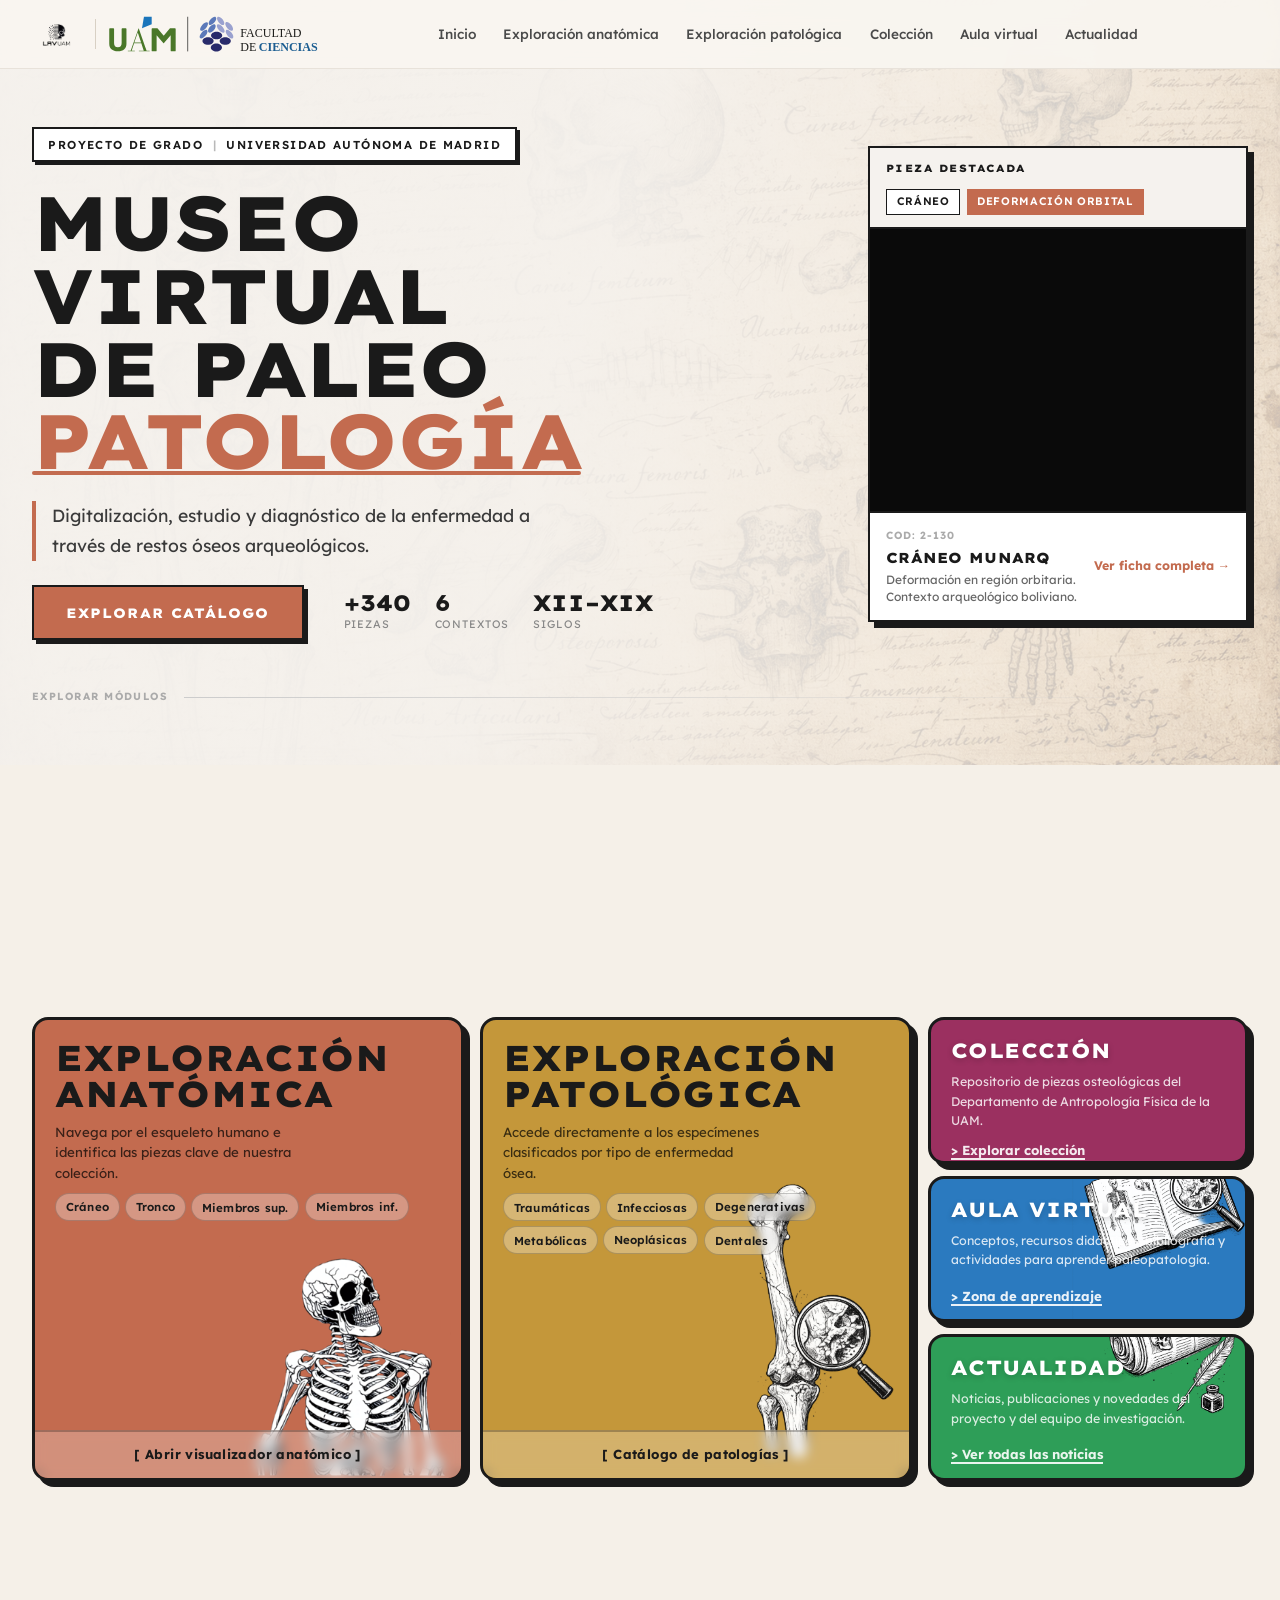
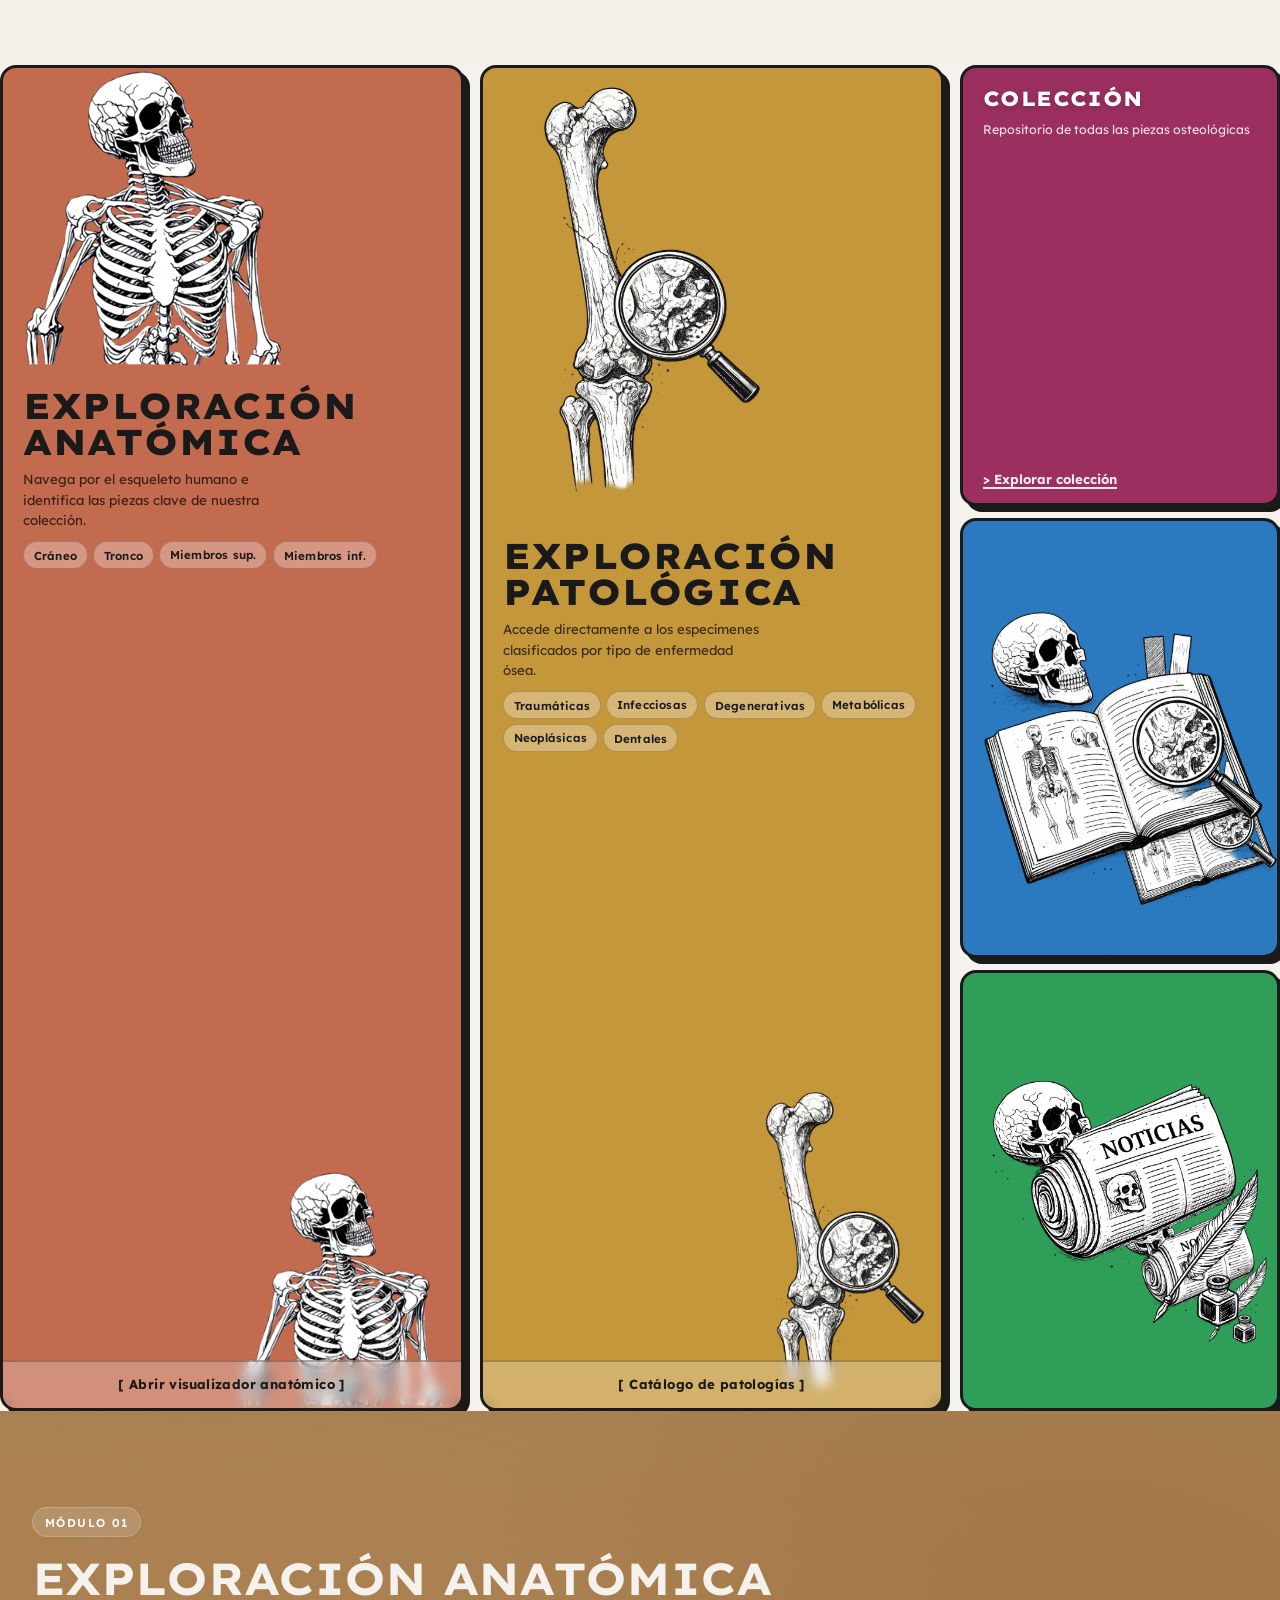
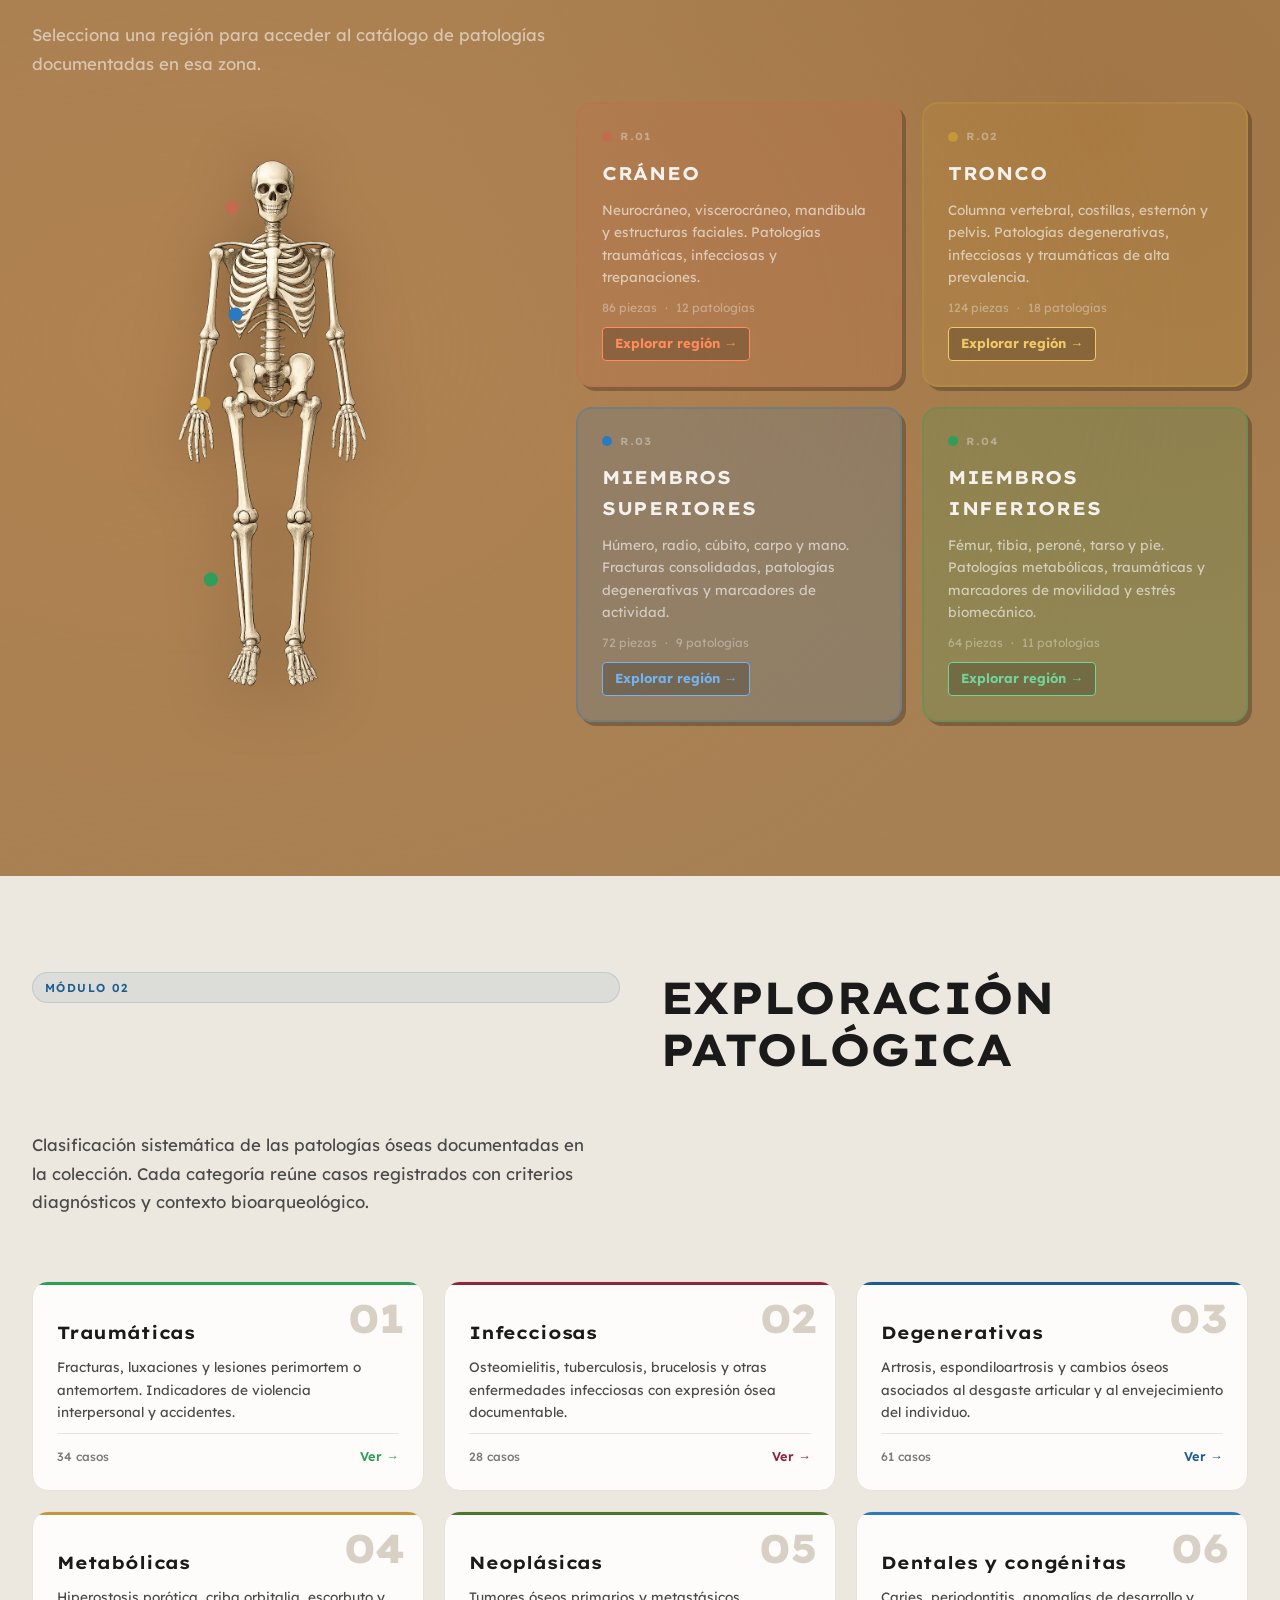
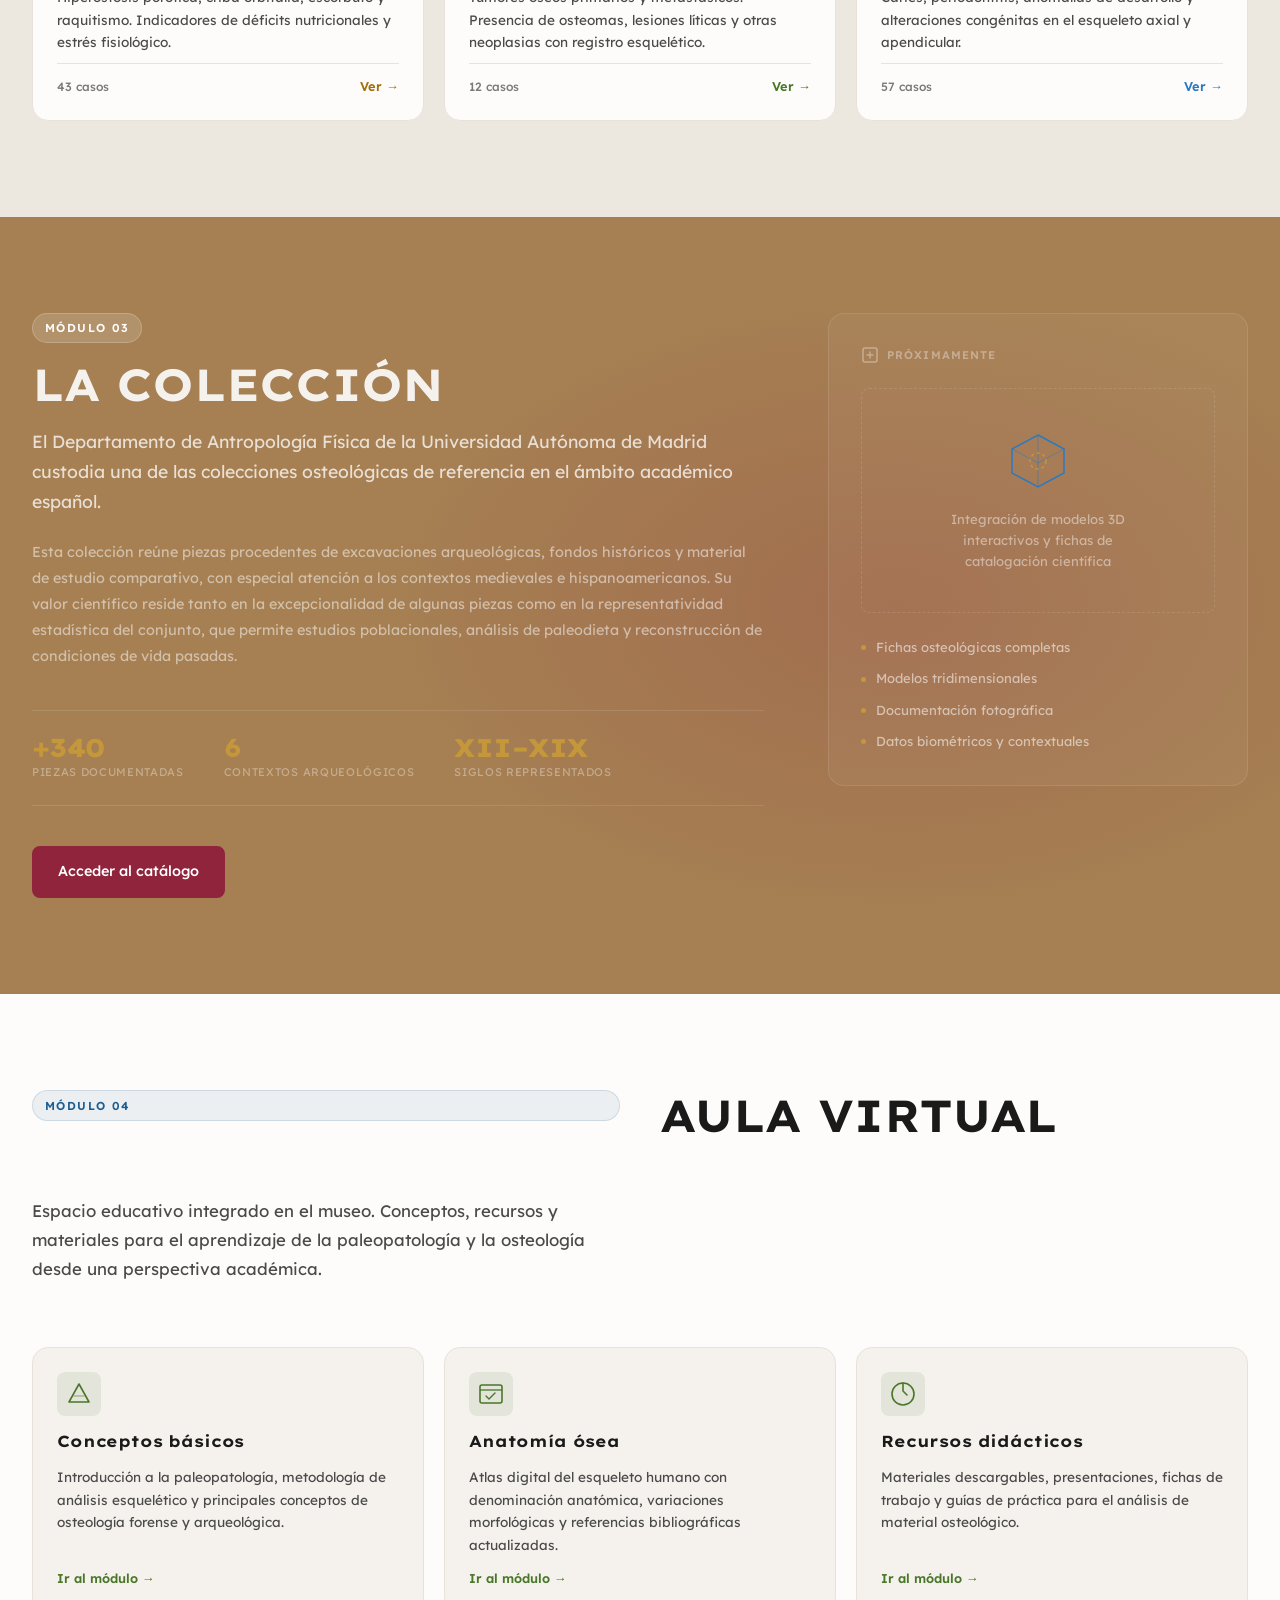
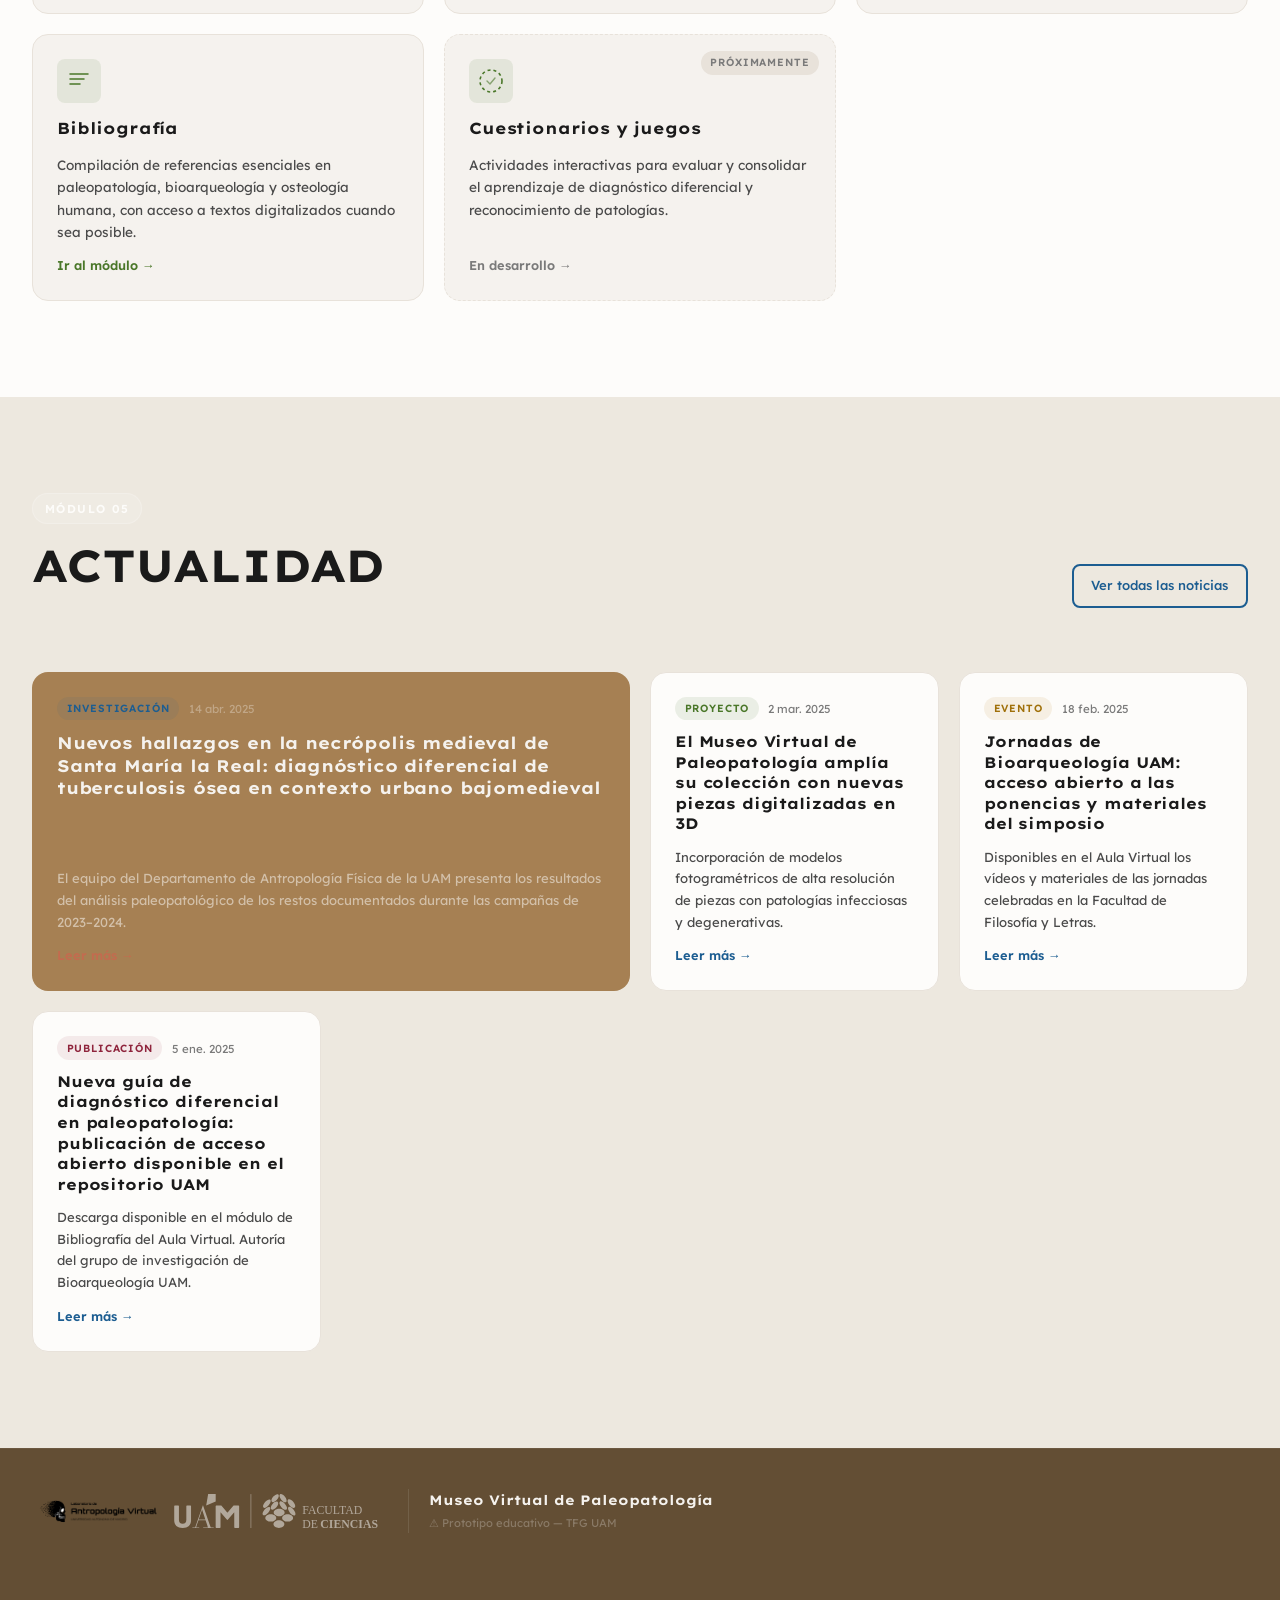
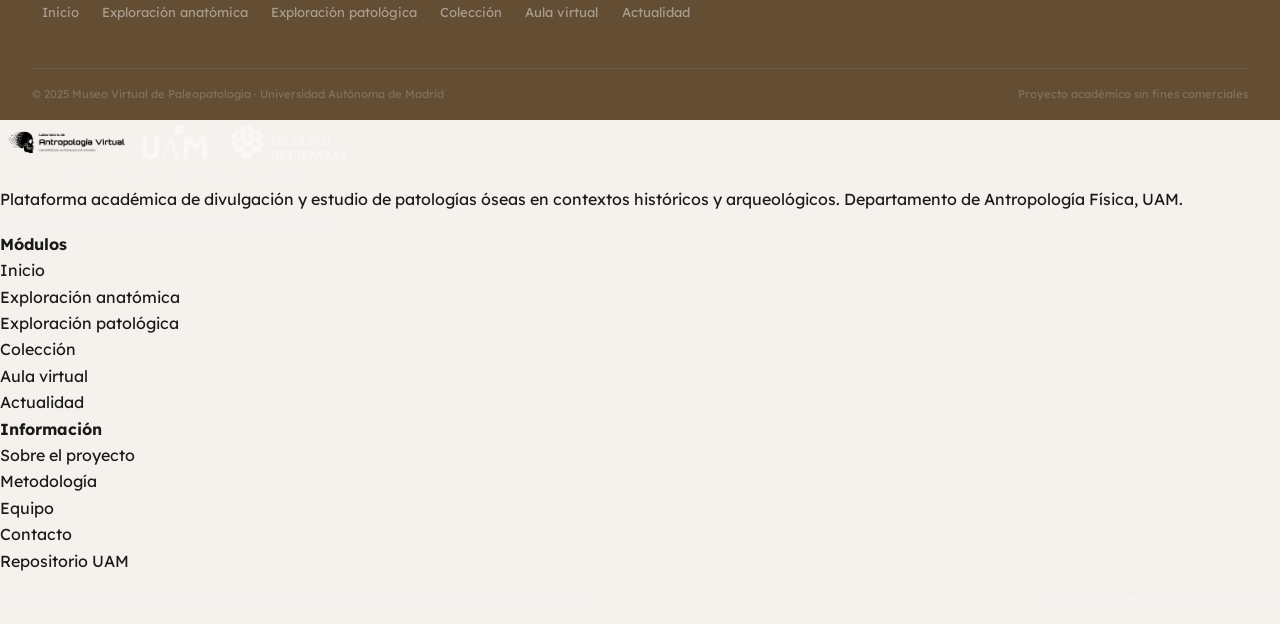
==== index.html @ 19dc7fc2 "rearreglo módulos" ====
<!DOCTYPE html>
<html lang="es">
<head>
  <meta charset="UTF-8" />
  <meta name="viewport" content="width=device-width, initial-scale=1.0" />
  <title>Museo Virtual de Paleopatología — UAM</title>
  <link rel="icon" type="image/svg+xml" href="assets/img/favicon_uamciencias.png" />
  <link rel="preconnect" href="https://fonts.googleapis.com" />
  <link rel="preconnect" href="https://fonts.gstatic.com" crossorigin />
  <link href="https://fonts.googleapis.com/css2?family=Lexend:wght@300;400;500;600&family=Lexend+Exa:wght@400;500;600;700;800&display=swap" rel="stylesheet" />
  <link rel="stylesheet" href="styles.css" />
</head>
<body>
  <div class="reading-progress" id="reading-progress"></div>

  <!-- ============================================================
       HEADER
  ============================================================ -->
  <header class="site-header" id="site-header">
  <div class="header-inner">

    <!-- Logos -->
    <div class="header-brand">
      <div class="lav-logo-wrap">
        <img src="assets/img/logo_lav_uam.png" alt="Laboratorio de Antropología Visual UAM" class="lav-logo-img" />
      </div>
      <div class="brand-divider"></div>
      <div class="uam-logo-wrap">
        <img src="assets/img/logo_uam.svg" alt="Universidad Autónoma de Madrid - Facultad de Ciencias" class="uam-logo-img" />
      </div>
    </div>

    <!-- Navegación -->
    <nav class="main-nav" id="main-nav">
      <ul class="nav-list">
        <li><a href="#inicio" class="nav-link active">Inicio</a></li>
        <li><a href="#anatomica" class="nav-link">Exploración anatómica</a></li>
        <li><a href="#patologica" class="nav-link">Exploración patológica</a></li>
        <li><a href="#coleccion" class="nav-link">Colección</a></li>
        <li><a href="#aula" class="nav-link">Aula virtual</a></li>
        <li><a href="#actualidad" class="nav-link">Actualidad</a></li>
      </ul>
    </nav>

    <!-- Botón móvil -->
    <button class="nav-toggle" id="nav-toggle" aria-label="Abrir menú">
      <span></span><span></span><span></span>
    </button>

  </div>
</header>

  <main>

    <!-- ============================================================
         HERO
    ============================================================ -->
    <!-- HERO -->
<section class="hero-principal" id="hero">
  <div class="hero-overlay"></div>
  <div class="hero-bg">
    <img src="assets/img/fondo_hero.png" alt="" class="hero-bg-img" aria-hidden="true" />
  </div>
  <div class="hero-inner">
    <div class="hero-left">
      <div class="hero-tag">
        <span>Proyecto de Grado</span>
        <span class="hero-tag-divider">|</span>
        <span>Universidad Autónoma de Madrid</span>
      </div>
      <h1 class="hero-h1">MUSEO VIRTUAL<br>DE PALEO<span class="hero-h1-accent">PATOLOGÍA</span></h1>
      <p class="hero-sub">Digitalización, estudio y diagnóstico de la enfermedad a través de restos óseos arqueológicos.</p>
      <div class="hero-actions">
        <a href="#inicio" class="hero-btn">EXPLORAR CATÁLOGO</a>
        <div class="hero-stats">
          <div class="hero-stat">
            <span class="hero-stat-num">+340</span>
            <span class="hero-stat-label">Piezas</span>
          </div>
          <div class="hero-stat">
            <span class="hero-stat-num">6</span>
            <span class="hero-stat-label">Contextos</span>
          </div>
          <div class="hero-stat">
            <span class="hero-stat-num">XII–XIX</span>
            <span class="hero-stat-label">Siglos</span>
          </div>
        </div>
      </div>
    </div>
    <div class="hero-right">
  <div class="hero-pieza">
    <div class="hero-pieza-header">
      <span class="hero-pieza-label">PIEZA DESTACADA</span>
      <div class="hero-pieza-tags">
        <span class="hero-pieza-tag">Cráneo</span>
        <span class="hero-pieza-tag hero-pieza-tag--pato">Deformación orbital</span>
      </div>
    </div>
    <div class="hero-pieza-visor">
      <iframe
        title="CRÁNEO MUNARQ COD: 2-130"
        frameborder="0"
        allowfullscreen
        mozallowfullscreen="true"
        webkitallowfullscreen="true"
        allow="autoplay; fullscreen; xr-spatial-tracking"
        xr-spatial-tracking
        execution-while-out-of-viewport
        execution-while-not-rendered
        web-share
        src="https://sketchfab.com/models/c703db8b02674039a9353a5e76982705/embed?autospin=1&autostart=1&transparent=1">
      </iframe>
    </div>
    <div class="hero-pieza-footer">
      <div class="hero-pieza-info">
        <span class="hero-pieza-cod">COD: 2-130</span>
        <span class="hero-pieza-nombre">Cráneo MUNARQ</span>
        <span class="hero-pieza-desc">Deformación en región orbitaria. Contexto arqueológico boliviano.</span>
      </div>
      <a href="#coleccion" class="hero-pieza-link">Ver ficha completa →</a>
    </div>
  </div>
</div>
  </div>
  <div class="hero-scroll-hint">
    <span>EXPLORAR MÓDULOS</span>
    <div class="hero-scroll-line"></div>
  </div>
</section>
<section class="hero-modulos" id="inicio">
  <div class="hero-modulos-inner">

    <!-- COLUMNA 1: Exploración anatómica -->
    <article class="hmod-card hmod-card--anatomica">
      <div class="hmod-body">
        <h2 class="hmod-title">Exploración<br>anatómica</h2>
        <p class="hmod-sub">Navega por el esqueleto humano e identifica las piezas clave de nuestra colección.</p>
        <div class="hmod-tags">
          <a href="region.html?region=craneo" class="hmod-tag">Cráneo</a>
          <a href="region.html?region=tronco" class="hmod-tag">Tronco</a>
          <a href="region.html?region=superiores" class="hmod-tag">Miembros sup.</a>
          <a href="region.html?region=inferiores" class="hmod-tag">Miembros inf.</a>
        </div>
      </div>
      <a href="#anatomica" class="hmod-btn">[ Abrir visualizador anatómico ]</a>
    </article>

    <!-- COLUMNA 2: Exploración patológica -->
    <article class="hmod-card hmod-card--patologica">
      <div class="hmod-body">
        <h2 class="hmod-title">Exploración<br>patológica</h2>
        <p class="hmod-sub">Accede directamente a los especímenes clasificados por tipo de enfermedad ósea.</p>
        <div class="hmod-tags">
          <a href="#patologica" class="hmod-tag">Traumáticas</a>
          <a href="#patologica" class="hmod-tag">Infecciosas</a>
          <a href="#patologica" class="hmod-tag">Degenerativas</a>
          <a href="#patologica" class="hmod-tag">Metabólicas</a>
          <a href="#patologica" class="hmod-tag">Neoplásicas</a>
          <a href="#patologica" class="hmod-tag">Dentales</a>
        </div>
      </div>
      <a href="#patologica" class="hmod-btn">[ Catálogo de patologías ]</a>
    </article>

    <!-- COLUMNA 3: tres tarjetas apiladas -->
    <div class="hmod-col-small">

      <article class="hmod-card hmod-card--coleccion">
        <div class="hmod-body">
          <h2 class="hmod-title-sm">Colección</h2>
          <p class="hmod-sub-sm">Repositorio de piezas osteológicas del Departamento de Antropología Física de la UAM.</p>
          <a href="coleccion.html" class="hmod-link-sm">&gt; Explorar colección</a>
        </div>
      </article>

      <article class="hmod-card hmod-card--aula">
        <div class="hmod-body">
          <h2 class="hmod-title-sm">Aula virtual</h2>
          <p class="hmod-sub-sm">Conceptos, recursos didácticos, bibliografía y actividades para aprender paleopatología.</p>
          <a href="#aula" class="hmod-link-sm">&gt; Zona de aprendizaje</a>
        </div>
      </article>

      <article class="hmod-card hmod-card--actualidad">
        <div class="hmod-body">
          <h2 class="hmod-title-sm">Actualidad</h2>
          <p class="hmod-sub-sm">Noticias, publicaciones y novedades del proyecto y del equipo de investigación.</p>
          <a href="#actualidad" class="hmod-link-sm">&gt; Ver todas las noticias</a>
        </div>
      </article>

    </div>

  </div>
</section>
  <div class="hero-modulos-inner">

    <!-- COLUMNA 1: Exploración anatómica -->
    <article class="hmod-card hmod-card--anatomica">
      <div class="hmod-img-wrap">
        <img src="assets/img/exploración_anatómica.png" alt="Exploración anatómica" class="hmod-img" />
      </div>
      <div class="hmod-body">
        <a href="#anatomica" class="hmod-title-link">
          <h2 class="hmod-title">Exploración<br>anatómica</h2>
        </a>
        <p class="hmod-sub">Navega por el esqueleto humano e identifica las piezas clave de nuestra colección.</p>
        <div class="hmod-tags">
          <a href="#anatomica" class="hmod-tag">Cráneo</a>
          <a href="#anatomica" class="hmod-tag">Tronco</a>
          <a href="#anatomica" class="hmod-tag">Miembros sup.</a>
          <a href="#anatomica" class="hmod-tag">Miembros inf.</a>
        </div>
      </div>
      <a href="#anatomica" class="hmod-btn">[ Abrir visualizador anatómico ]</a>
    </article>

    <!-- COLUMNA 2: Exploración patológica -->
    <article class="hmod-card hmod-card--patologica">
      <div class="hmod-img-wrap">
        <img src="assets/img/exploración_patológica.png" alt="Exploración patológica" class="hmod-img" />
      </div>
      <div class="hmod-body">
        <a href="#patologica" class="hmod-title-link">
          <h2 class="hmod-title">Exploración<br>patológica</h2>
        </a>
        <p class="hmod-sub">Accede directamente a los especímenes clasificados por tipo de enfermedad ósea.</p>
        <div class="hmod-tags">
          <a href="#patologica" class="hmod-tag">Traumáticas</a>
          <a href="#patologica" class="hmod-tag">Infecciosas</a>
          <a href="#patologica" class="hmod-tag">Degenerativas</a>
          <a href="#patologica" class="hmod-tag">Metabólicas</a>
          <a href="#patologica" class="hmod-tag">Neoplásicas</a>
          <a href="#patologica" class="hmod-tag">Dentales</a>
        </div>
      </div>
      <a href="#patologica" class="hmod-btn">[ Catálogo de patologías ]</a>
    </article>

    <!-- COLUMNA 3: tres tarjetas apiladas -->
    <div class="hmod-col-small">

      <article class="hmod-card hmod-card--coleccion">
        <div class="hmod-body">
          <h2 class="hmod-title-sm">COLECCIÓN</h2>
          <p class="hmod-sub-sm">Repositorio de todas las piezas osteológicas</p>
          <a href="coleccion.html" class="hmod-link-sm">&gt; Explorar colección</a>
        </div>
      </article>

      <article class="hmod-card hmod-card--aula">
        <div class="hmod-img-wrap hmod-img-wrap--sm">
          <img src="assets/img/aula_virtual.png" alt="Aula virtual" class="hmod-img" />
        </div>
        <div class="hmod-body">
          <a href="#aula" class="hmod-title-link">
            <h2 class="hmod-title-sm">Aula virtual</h2>
          </a>
          <p class="hmod-sub-sm">Conceptos, recursos didácticos, bibliografía y actividades para aprender paleopatología.</p>
          <a href="#aula" class="hmod-link-sm">&gt; Zona de aprendizaje</a>
        </div>
      </article>

      <article class="hmod-card hmod-card--actualidad">
        <div class="hmod-img-wrap hmod-img-wrap--sm">
          <img src="assets/img/actualidad.png" alt="Actualidad" class="hmod-img" />
        </div>
        <div class="hmod-body">
          <a href="#actualidad" class="hmod-title-link">
            <h2 class="hmod-title-sm">Actualidad</h2>
          </a>
          <p class="hmod-sub-sm">Noticias, publicaciones y novedades del proyecto y del equipo de investigación.</p>
          <a href="#actualidad" class="hmod-link-sm">&gt; Ver todas las noticias</a>
        </div>
      </article>

    </div>

  </div>
</section>

    <!-- ============================================================
         EXPLORACIÓN ANATÓMICA
    ============================================================ -->
    <section class="anatomica-section" id="anatomica">
      <div class="anatomica-inner">

        <div class="anatomica-header">
          <span class="section-tag section-tag--light">Módulo 01</span>
          <h2 class="section-title">EXPLORACIÓN ANATÓMICA</h2>
          <p class="section-desc">Selecciona una región para acceder al catálogo de patologías documentadas en esa zona.</p>
        </div>

        <div class="anatomica-layout">

          <!-- Skeleton interactive figure -->
          <div class="anatomica-figure">
  <div class="anatomica-skeleton-wrap">
    <div class="skeleton-hotspot-container">
      <img src="assets/img/esqueleto_hotspots.png" alt="Esqueleto humano con regiones anatómicas" class="skeleton-real-img" />

      <!-- Hotspot Cráneo -->
      <a href="region.html?region=craneo" class="sk-hotspot" style="top: 13%; left: 50%;" data-region="cranio" aria-label="Cráneo">
        <span class="sk-hotspot-dot sk-hotspot-dot--yellow"></span>
        <span class="sk-hotspot-label sk-hotspot-label--right">Cráneo</span>
      </a>

      <!-- Hotspot Tronco -->
      <a href="region.html?region=tronco" class="sk-hotspot" style="top: 30%; left: 51%;" data-region="tronco" aria-label="Tronco">
        <span class="sk-hotspot-dot sk-hotspot-dot--green"></span>
        <span class="sk-hotspot-label sk-hotspot-label--right">Tronco</span>
      </a>

      <!-- Hotspot Miembro superior -->
      <a href="region.html?region=superiores" class="sk-hotspot" style="top: 44%; left: 18%;" data-region="sup" aria-label="Miembros superiores">
        <span class="sk-hotspot-dot sk-hotspot-dot--mostaza"></span>
        <span class="sk-hotspot-label sk-hotspot-label--left">Miembros sup.</span>
      </a>

      <!-- Hotspot Miembro inferior -->
      <a href="region.html?region=inferiores" class="sk-hotspot" style="top: 72%; left: 51%;" data-region="inf" aria-label="Miembros inferiores">
        <span class="sk-hotspot-dot sk-hotspot-dot--coral"></span>
        <span class="sk-hotspot-label sk-hotspot-label--right">Miembros inf.</span>
      </a>

    </div>
  </div>
</div>

          <!-- Region cards -->
          <div class="anatomica-cards">

            <article class="region-card" data-region="cranio">
              <div class="region-card-header">
                <div class="region-dot region-dot--yellow"></div>
                <span class="region-code">R.01</span>
              </div>
              <h3 class="region-title">Cráneo</h3>
              <p class="region-desc">Neurocráneo, viscerocráneo, mandíbula y estructuras faciales. Patologías traumáticas, infecciosas y trepanaciones.</p>
              <div class="region-stats">
                <span>86 piezas</span>
                <span>·</span>
                <span>12 patologías</span>
              </div>
              <a href="region.html?region=craneo" class="region-link">Explorar región →</a>
            </article>

            <article class="region-card" data-region="tronco">
              <div class="region-card-header">
                <div class="region-dot region-dot--green"></div>
                <span class="region-code">R.02</span>
              </div>
              <h3 class="region-title">Tronco</h3>
              <p class="region-desc">Columna vertebral, costillas, esternón y pelvis. Patologías degenerativas, infecciosas y traumáticas de alta prevalencia.</p>
              <div class="region-stats">
                <span>124 piezas</span>
                <span>·</span>
                <span>18 patologías</span>
              </div>
              <a href="region.html?region=tronco" class="region-link">Explorar región →</a>
            </article>

            <article class="region-card" data-region="sup">
              <div class="region-card-header">
                <div class="region-dot region-dot--mostaza"></div>
                <span class="region-code">R.03</span>
              </div>
              <h3 class="region-title">Miembros superiores</h3>
              <p class="region-desc">Húmero, radio, cúbito, carpo y mano. Fracturas consolidadas, patologías degenerativas y marcadores de actividad.</p>
              <div class="region-stats">
                <span>72 piezas</span>
                <span>·</span>
                <span>9 patologías</span>
              </div>
              <a href="region.html?region=superiores" class="region-link">Explorar región →</a>
            </article>

            <article class="region-card" data-region="inf">
              <div class="region-card-header">
                <div class="region-dot region-dot--coral"></div>
                <span class="region-code">R.04</span>
              </div>
              <h3 class="region-title">Miembros inferiores</h3>
              <p class="region-desc">Fémur, tibia, peroné, tarso y pie. Patologías metabólicas, traumáticas y marcadores de movilidad y estrés biomecánico.</p>
              <div class="region-stats">
                <span>64 piezas</span>
                <span>·</span>
                <span>11 patologías</span>
              </div>
              <a href="region.html?region=inferiores" class="region-link">Explorar región →</a>
            </article>

          </div>
        </div>
      </div>
    </section>

    <!-- ============================================================
         EXPLORACIÓN PATOLÓGICA
    ============================================================ -->
    <section class="patologica-section" id="patologica">
      <div class="patologica-inner">
        <div class="patologica-header">
          <span class="section-tag">Módulo 02</span>
          <h2 class="section-title">EXPLORACIÓN PATOLÓGICA</h2>
          <p class="section-desc">Clasificación sistemática de las patologías óseas documentadas en la colección. Cada categoría reúne casos registrados con criterios diagnósticos y contexto bioarqueológico.</p>
        </div>

        <div class="patologias-grid">

          <article class="pato-card pato-card--traumatica">
            <div class="pato-num">01</div>
            <div class="pato-accent"></div>
            <h3 class="pato-title">Traumáticas</h3>
            <p class="pato-desc">Fracturas, luxaciones y lesiones perimortem o antemortem. Indicadores de violencia interpersonal y accidentes.</p>
            <div class="pato-footer">
              <span class="pato-count">34 casos</span>
              <a href="#" class="pato-link">Ver →</a>
            </div>
          </article>

          <article class="pato-card pato-card--infecciosa">
            <div class="pato-num">02</div>
            <div class="pato-accent"></div>
            <h3 class="pato-title">Infecciosas</h3>
            <p class="pato-desc">Osteomielitis, tuberculosis, brucelosis y otras enfermedades infecciosas con expresión ósea documentable.</p>
            <div class="pato-footer">
              <span class="pato-count">28 casos</span>
              <a href="#" class="pato-link">Ver →</a>
            </div>
          </article>

          <article class="pato-card pato-card--degenerativa">
            <div class="pato-num">03</div>
            <div class="pato-accent"></div>
            <h3 class="pato-title">Degenerativas</h3>
            <p class="pato-desc">Artrosis, espondiloartrosis y cambios óseos asociados al desgaste articular y al envejecimiento del individuo.</p>
            <div class="pato-footer">
              <span class="pato-count">61 casos</span>
              <a href="#" class="pato-link">Ver →</a>
            </div>
          </article>

          <article class="pato-card pato-card--metabolica">
            <div class="pato-num">04</div>
            <div class="pato-accent"></div>
            <h3 class="pato-title">Metabólicas</h3>
            <p class="pato-desc">Hiperostosis porótica, criba orbitalia, escorbuto y raquitismo. Indicadores de déficits nutricionales y estrés fisiológico.</p>
            <div class="pato-footer">
              <span class="pato-count">43 casos</span>
              <a href="#" class="pato-link">Ver →</a>
            </div>
          </article>

          <article class="pato-card pato-card--neoplasica">
            <div class="pato-num">05</div>
            <div class="pato-accent"></div>
            <h3 class="pato-title">Neoplásicas</h3>
            <p class="pato-desc">Tumores óseos primarios y metastásicos. Presencia de osteomas, lesiones líticas y otras neoplasias con registro esquelético.</p>
            <div class="pato-footer">
              <span class="pato-count">12 casos</span>
              <a href="#" class="pato-link">Ver →</a>
            </div>
          </article>

          <article class="pato-card pato-card--dental">
            <div class="pato-num">06</div>
            <div class="pato-accent"></div>
            <h3 class="pato-title">Dentales y congénitas</h3>
            <p class="pato-desc">Caries, periodontitis, anomalías de desarrollo y alteraciones congénitas en el esqueleto axial y apendicular.</p>
            <div class="pato-footer">
              <span class="pato-count">57 casos</span>
              <a href="#" class="pato-link">Ver →</a>
            </div>
          </article>

        </div>
      </div>
    </section>

    <!-- ============================================================
         COLECCIÓN
    ============================================================ -->
    <section class="coleccion-section" id="coleccion">
      <div class="coleccion-inner">

        <div class="coleccion-editorial">
          <div class="coleccion-text">
            <span class="section-tag section-tag--light">Módulo 03</span>
            <h2 class="section-title">LA COLECCIÓN</h2>
            <p class="coleccion-lead">
              El Departamento de Antropología Física de la Universidad Autónoma de Madrid custodia una de las colecciones osteológicas de referencia en el ámbito académico español.
            </p>
            <p class="coleccion-body">
              Esta colección reúne piezas procedentes de excavaciones arqueológicas, fondos históricos y material de estudio comparativo, con especial atención a los contextos medievales e hispanoamericanos. Su valor científico reside tanto en la excepcionalidad de algunas piezas como en la representatividad estadística del conjunto, que permite estudios poblacionales, análisis de paleodieta y reconstrucción de condiciones de vida pasadas.
            </p>
            <div class="coleccion-cifras">
              <div class="cifra">
                <span class="cifra-num">+340</span>
                <span class="cifra-label">Piezas documentadas</span>
              </div>
              <div class="cifra">
                <span class="cifra-num">6</span>
                <span class="cifra-label">Contextos arqueológicos</span>
              </div>
              <div class="cifra">
                <span class="cifra-num">XII–XIX</span>
                <span class="cifra-label">Siglos representados</span>
              </div>
            </div>
            <a href="#" class="btn btn--primary">Acceder al catálogo</a>
          </div>

          <div class="coleccion-panel">
            <div class="coleccion-panel-inner">
              <div class="panel-label">
                <svg width="18" height="18" viewBox="0 0 18 18" fill="none"><rect x="2" y="2" width="14" height="14" rx="2" stroke="currentColor" stroke-width="1.5"/><path d="M6 9h6M9 6v6" stroke="currentColor" stroke-width="1.4" stroke-linecap="round"/></svg>
                Próximamente
              </div>
              <div class="panel-3d">
                <div class="panel-3d-icon">
                  <svg width="64" height="64" viewBox="0 0 64 64" fill="none" xmlns="http://www.w3.org/2000/svg">
                    <path d="M32 6L58 20v24L32 58 6 44V20L32 6z" stroke="var(--color-blue-medium)" stroke-width="1.5" fill="none"/>
                    <path d="M32 6v52M6 20l26 14 26-14" stroke="var(--color-blue-medium)" stroke-width="1" opacity="0.5"/>
                    <circle cx="32" cy="32" r="8" fill="none" stroke="var(--color-mostaza)" stroke-width="1.5" stroke-dasharray="3 3"/>
                  </svg>
                </div>
                <p class="panel-3d-text">Integración de modelos 3D interactivos y fichas de catalogación científica</p>
              </div>
              <div class="panel-features">
                <div class="panel-feat">
                  <span class="feat-dot"></span>
                  Fichas osteológicas completas
                </div>
                <div class="panel-feat">
                  <span class="feat-dot"></span>
                  Modelos tridimensionales
                </div>
                <div class="panel-feat">
                  <span class="feat-dot"></span>
                  Documentación fotográfica
                </div>
                <div class="panel-feat">
                  <span class="feat-dot"></span>
                  Datos biométricos y contextuales
                </div>
              </div>
            </div>
          </div>
        </div>

      </div>
    </section>

    <!-- ============================================================
         AULA VIRTUAL
    ============================================================ -->
    <section class="aula-section" id="aula">
      <div class="aula-inner">
        <div class="aula-header">
          <span class="section-tag">Módulo 04</span>
          <h2 class="section-title">AULA VIRTUAL</h2>
          <p class="section-desc">Espacio educativo integrado en el museo. Conceptos, recursos y materiales para el aprendizaje de la paleopatología y la osteología desde una perspectiva académica.</p>
        </div>

        <div class="aula-grid">

          <article class="aula-card">
            <div class="aula-card-icon">
              <svg width="28" height="28" viewBox="0 0 28 28" fill="none"><path d="M4 22L14 4l10 18H4z" stroke="currentColor" stroke-width="1.6" stroke-linejoin="round"/><line x1="9" y1="16" x2="19" y2="16" stroke="currentColor" stroke-width="1.2" stroke-linecap="round" opacity="0.6"/></svg>
            </div>
            <h3 class="aula-card-title">Conceptos básicos</h3>
            <p class="aula-card-desc">Introducción a la paleopatología, metodología de análisis esquelético y principales conceptos de osteología forense y arqueológica.</p>
            <a href="#" class="aula-card-link">Ir al módulo →</a>
          </article>

          <article class="aula-card">
            <div class="aula-card-icon">
              <svg width="28" height="28" viewBox="0 0 28 28" fill="none"><rect x="3" y="5" width="22" height="18" rx="2" stroke="currentColor" stroke-width="1.6"/><line x1="3" y1="10" x2="25" y2="10" stroke="currentColor" stroke-width="1.3"/><path d="M9 16l3 3 6-6" stroke="currentColor" stroke-width="1.4" stroke-linecap="round" stroke-linejoin="round"/></svg>
            </div>
            <h3 class="aula-card-title">Anatomía ósea</h3>
            <p class="aula-card-desc">Atlas digital del esqueleto humano con denominación anatómica, variaciones morfológicas y referencias bibliográficas actualizadas.</p>
            <a href="#" class="aula-card-link">Ir al módulo →</a>
          </article>

          <article class="aula-card">
            <div class="aula-card-icon">
              <svg width="28" height="28" viewBox="0 0 28 28" fill="none"><path d="M14 3v8l4 4" stroke="currentColor" stroke-width="1.6" stroke-linecap="round" stroke-linejoin="round"/><circle cx="14" cy="14" r="11" stroke="currentColor" stroke-width="1.6"/></svg>
            </div>
            <h3 class="aula-card-title">Recursos didácticos</h3>
            <p class="aula-card-desc">Materiales descargables, presentaciones, fichas de trabajo y guías de práctica para el análisis de material osteológico.</p>
            <a href="#" class="aula-card-link">Ir al módulo →</a>
          </article>

          <article class="aula-card">
            <div class="aula-card-icon">
              <svg width="28" height="28" viewBox="0 0 28 28" fill="none"><path d="M5 7h18M5 12h14M5 17h10" stroke="currentColor" stroke-width="1.5" stroke-linecap="round"/></svg>
            </div>
            <h3 class="aula-card-title">Bibliografía</h3>
            <p class="aula-card-desc">Compilación de referencias esenciales en paleopatología, bioarqueología y osteología humana, con acceso a textos digitalizados cuando sea posible.</p>
            <a href="#" class="aula-card-link">Ir al módulo →</a>
          </article>

          <article class="aula-card aula-card--future">
            <div class="aula-card-icon">
              <svg width="28" height="28" viewBox="0 0 28 28" fill="none"><circle cx="14" cy="14" r="11" stroke="currentColor" stroke-width="1.6" stroke-dasharray="3 3"/><path d="M10 14l3 3 5-6" stroke="currentColor" stroke-width="1.4" stroke-linecap="round" stroke-linejoin="round" opacity="0.6"/></svg>
            </div>
            <div class="aula-future-badge">Próximamente</div>
            <h3 class="aula-card-title">Cuestionarios y juegos</h3>
            <p class="aula-card-desc">Actividades interactivas para evaluar y consolidar el aprendizaje de diagnóstico diferencial y reconocimiento de patologías.</p>
            <a href="#" class="aula-card-link aula-card-link--disabled">En desarrollo →</a>
          </article>

        </div>
      </div>
    </section>

    <!-- ============================================================
         ACTUALIDAD
    ============================================================ -->
    <section class="actualidad-section" id="actualidad">
      <div class="actualidad-inner">
        <div class="actualidad-header">
          <div class="actualidad-header-left">
            <span class="section-tag section-tag--light">Módulo 05</span>
            <h2 class="section-title">ACTUALIDAD</h2>
          </div>
          <a href="#" class="btn btn--outline btn--sm">Ver todas las noticias</a>
        </div>

        <div class="noticias-grid">

          <article class="noticia-card noticia-card--featured">
            <div class="noticia-meta">
              <span class="noticia-cat noticia-cat--investigacion">Investigación</span>
              <time class="noticia-date">14 abr. 2025</time>
            </div>
            <h3 class="noticia-title">Nuevos hallazgos en la necrópolis medieval de Santa María la Real: diagnóstico diferencial de tuberculosis ósea en contexto urbano bajomedieval</h3>
            <p class="noticia-excerpt">El equipo del Departamento de Antropología Física de la UAM presenta los resultados del análisis paleopatológico de los restos documentados durante las campañas de 2023–2024.</p>
            <a href="#" class="noticia-link">Leer más →</a>
          </article>

          <article class="noticia-card">
            <div class="noticia-meta">
              <span class="noticia-cat noticia-cat--proyecto">Proyecto</span>
              <time class="noticia-date">2 mar. 2025</time>
            </div>
            <h3 class="noticia-title">El Museo Virtual de Paleopatología amplía su colección con nuevas piezas digitalizadas en 3D</h3>
            <p class="noticia-excerpt">Incorporación de modelos fotogramétricos de alta resolución de piezas con patologías infecciosas y degenerativas.</p>
            <a href="#" class="noticia-link">Leer más →</a>
          </article>

          <article class="noticia-card">
            <div class="noticia-meta">
              <span class="noticia-cat noticia-cat--evento">Evento</span>
              <time class="noticia-date">18 feb. 2025</time>
            </div>
            <h3 class="noticia-title">Jornadas de Bioarqueología UAM: acceso abierto a las ponencias y materiales del simposio</h3>
            <p class="noticia-excerpt">Disponibles en el Aula Virtual los vídeos y materiales de las jornadas celebradas en la Facultad de Filosofía y Letras.</p>
            <a href="#" class="noticia-link">Leer más →</a>
          </article>

          <article class="noticia-card">
            <div class="noticia-meta">
              <span class="noticia-cat noticia-cat--publicacion">Publicación</span>
              <time class="noticia-date">5 ene. 2025</time>
            </div>
            <h3 class="noticia-title">Nueva guía de diagnóstico diferencial en paleopatología: publicación de acceso abierto disponible en el repositorio UAM</h3>
            <p class="noticia-excerpt">Descarga disponible en el módulo de Bibliografía del Aula Virtual. Autoría del grupo de investigación de Bioarqueología UAM.</p>
            <a href="#" class="noticia-link">Leer más →</a>
          </article>

        </div>
      </div>
    </section>

  </main>

  <!-- ============================================================
       FOOTER
  ============================================================ -->
  <footer class="site-footer">
  <div class="footer-inner">
    <div class="footer-left">
      <div class="footer-logos-row">
        <img src="assets/img/logo_lav_uam2.png" alt="Laboratorio de Antropología Visual UAM" class="footer-lav-img" />
        <img src="assets/img/logo_uam.svg" alt="Universidad Autónoma de Madrid" class="footer-uam-img" />
      </div>
      <div class="footer-logo-text">
        <span class="footer-project">Museo Virtual de Paleopatología</span>
        <span class="footer-proto">⚠ Prototipo educativo — TFG UAM</span>
      </div>
    </div>
    <nav class="footer-nav">
      <a href="#inicio" class="footer-nav-link">Inicio</a>
      <a href="#anatomica" class="footer-nav-link">Exploración anatómica</a>
      <a href="#patologica" class="footer-nav-link">Exploración patológica</a>
      <a href="#coleccion" class="footer-nav-link">Colección</a>
      <a href="#aula" class="footer-nav-link">Aula virtual</a>
      <a href="#actualidad" class="footer-nav-link">Actualidad</a>
    </nav>
  </div>
  <div class="footer-bottom">
    <span>© 2025 Museo Virtual de Paleopatología · Universidad Autónoma de Madrid</span>
    <span>Proyecto académico sin fines comerciales</span>
  </div>
</footer>
<div class="footer-logo">
  <div class="footer-logos-row">
    <img src="assets/img/logo_lav_uam2.png" alt="Laboratorio de Antropología Visual UAM" class="footer-lav-img" />
    <img src="assets/img/logo_uam.svg" alt="Universidad Autónoma de Madrid" class="footer-uam-img" />
  </div>
  <div class="footer-logo-text">
    <span class="footer-project">Museo Virtual de Paleopatología</span>
  </div>
</div>
</div>
        <p class="footer-desc">Plataforma académica de divulgación y estudio de patologías óseas en contextos históricos y arqueológicos. Departamento de Antropología Física, UAM.</p>
        <p class="footer-proto">⚠ Prototipo educativo — Proyecto de Trabajo Fin de Grado</p>
      </div>

      <div class="footer-nav-col">
        <h4 class="footer-col-title">Módulos</h4>
        <ul class="footer-nav-list">
          <li><a href="#inicio">Inicio</a></li>
          <li><a href="#anatomica">Exploración anatómica</a></li>
          <li><a href="#patologica">Exploración patológica</a></li>
          <li><a href="#coleccion">Colección</a></li>
          <li><a href="#aula">Aula virtual</a></li>
          <li><a href="#actualidad">Actualidad</a></li>
        </ul>
      </div>

      <div class="footer-info-col">
        <h4 class="footer-col-title">Información</h4>
        <ul class="footer-nav-list">
          <li><a href="#">Sobre el proyecto</a></li>
          <li><a href="#">Metodología</a></li>
          <li><a href="#">Equipo</a></li>
          <li><a href="#">Contacto</a></li>
          <li><a href="#">Repositorio UAM</a></li>
        </ul>
      </div>

    </div>

    <div class="footer-bottom">
      <span>© 2025 Museo Virtual de Paleopatología · Universidad Autónoma de Madrid · Facultad de Filosofía y Letras</span>
      <span>Proyecto académico sin fines comerciales</span>
    </div>
  </footer>

  <script src="script.js"></script>
</body>
</html>
---- styles.css ----
/* =============================================================
   MUSEO VIRTUAL DE PALEOPATOLOGÍA — UAM
   styles.css
   ============================================================= */

/* ─────────────────────────────────────────
   0. RESET & BASE
   ───────────────────────────────────────── */
*, *::before, *::after {
  box-sizing: border-box;
  margin: 0;
  padding: 0;
}

html {
  scroll-behavior: smooth;
  font-size: 16px;
}

body {
  font-family: 'Lexend', sans-serif;
  font-weight: 400;
  color: var(--color-text);
  background-color: var(--color-bg);
  line-height: 1.65;
  -webkit-font-smoothing: antialiased;
}

img, svg { display: block; max-width: 100%; }
a { text-decoration: none; color: inherit; }
ul { list-style: none; }
button { cursor: pointer; border: none; background: none; font: inherit; }

/* ─────────────────────────────────────────
   1. CSS VARIABLES — PALETA Y DISEÑO
   ───────────────────────────────────────── */
:root {
  /* ── Paleta de módulos ── */
  --color-anatomica:       #c36b4f;
  --color-patologica:      #C4973A;
  --color-aula:            #2B7ABF;
  --color-actualidad:      #2E9E58;

  /* ── Paleta UAM institucional ── */
  --color-uam-verde:       #4A7729;
  --color-uam-azul:        #1C5D91;

  /* ── Acentos y acción ── */
  --color-accent-yellow:   #E8521A;
  --color-green-vivo:      #C4973A;
  --color-coral:           #2E9E58;
  --color-mostaza:         #C4973A;
  --color-green-oliva:     #4A7729;
  --color-blue-medium:     #2B7ABF;
  --color-blue-dark:       #1C5D91;
  --color-burdeos:         #8F243C;

  /* ── Fondos ── */
  --color-bg:              #F5F2EE;
  --color-bg-crema:        #EDE8DF;
  --color-bg-white:        #FDFCFA;
  --color-bg-dark:         #A68053;
  --color-bg-navy:         #634e34;

  /* ── Texto ── */
  --color-text:            #1A1A1A;
  --color-text-soft:       #4A4A4A;
  --color-text-muted:      #7A7A7A;
  --color-text-light:      #F5F2EE;

  /* ── Bordes ── */
  --color-border:          #D8D0C4;
  --color-border-soft:     #E8E2DA;

  /* ── Translúcidos ── */
  --color-blue-alpha:      rgba(28, 93, 145, 0.08);
  --color-yellow-alpha:    rgba(232, 82, 26, 0.10);
  --color-mostaza-alpha:   rgba(196, 151, 58, 0.12);
  --color-green-alpha:     rgba(74, 119, 41, 0.10);

  /* ── Módulos hero ── */
  --anat-bg:               #c36b4f;
  --anat-hover:            #e8956d;
  --anat-border:           #1a1a1a;
  --pato-bg:               #C4973A;
  --pato-hover:            #F0C96A;
  --pato-border:           #1a1a1a;
  --coleccion-bg:          #9B3060;
  --coleccion-hover:       #c4607a;
  --coleccion-border:      #1a1a1a;
  --aula-bg:               #2B7ABF;
  --aula-hover:            #72B3F0;
  --aula-border:           #1a1a1a;
  --actu-bg:               #2E9E58;
  --actu-hover:            #72D496;
  --actu-border:           #1a1a1a;

  /* ── Tipografía ── */
  --font-body:   'Lexend', sans-serif;
  --font-title:  'Lexend Exa', sans-serif;

  /* ── Espaciado ── */
  --space-xs:    0.5rem;
  --space-sm:    1rem;
  --space-md:    1.5rem;
  --space-lg:    2.5rem;
  --space-xl:    4rem;
  --space-xxl:   6rem;

  /* ── Layout ── */
  --max-width:   1280px;
  --gutter:      2rem;
  --radius-sm:   4px;
  --radius-md:   8px;
  --radius-lg:   16px;

  /* ── Transiciones ── */
  --ease:        cubic-bezier(0.25, 0.46, 0.45, 0.94);
  --duration:    0.28s;
}

/* ─────────────────────────────────────────
   2. UTILIDADES TIPOGRÁFICAS
   ───────────────────────────────────────── */
.section-tag {
  display: inline-flex;
  align-items: center;
  gap: 0.4rem;
  font-family: var(--font-body);
  font-size: 0.72rem;
  font-weight: 600;
  letter-spacing: 0.12em;
  text-transform: uppercase;
  color: var(--color-uam-azul);
  background: var(--color-blue-alpha);
  border: 1px solid rgba(28, 93, 145, 0.15);
  padding: 0.3rem 0.75rem;
  border-radius: 100px;
  margin-bottom: var(--space-sm);
}

.section-tag--light {
  color: var(--color-bg-white);
  background: rgba(255,255,255,0.14);
  border-color: rgba(255,255,255,0.2);
}

.section-title {
  font-family: var(--font-title);
  font-size: clamp(1.8rem, 3.5vw, 2.8rem);
  font-weight: 700;
  line-height: 1.15;
  color: var(--color-text);
  letter-spacing: -0.02em;
  margin-bottom: var(--space-sm);
}

.section-desc {
  font-size: 1.05rem;
  color: var(--color-text-soft);
  max-width: 56ch;
  line-height: 1.7;
}

/* ─────────────────────────────────────────
   3. BOTONES
   ───────────────────────────────────────── */
.btn {
  display: inline-flex;
  align-items: center;
  gap: 0.5rem;
  font-family: var(--font-body);
  font-size: 0.9rem;
  font-weight: 500;
  padding: 0.75rem 1.5rem;
  border-radius: var(--radius-md);
  transition: all var(--duration) var(--ease);
  position: relative;
  overflow: hidden;
}

.btn--primary {
  background: var(--color-uam-azul);
  color: var(--color-text-light);
  border: 2px solid var(--color-uam-azul);
}
.btn--primary:hover {
  background: var(--color-bg-dark);
  border-color: var(--color-bg-dark);
  transform: translateY(-2px);
  box-shadow: 0 8px 24px rgba(28, 93, 145, 0.28);
}
.btn--primary::after {
  content: '';
  position: absolute;
  bottom: 0; left: 0;
  width: 100%; height: 2px;
  background: var(--color-anatomica);
  transform: scaleX(0);
  transform-origin: left;
  transition: transform var(--duration) var(--ease);
}
.btn--primary:hover::after { transform: scaleX(1); }

.btn--outline {
  background: transparent;
  color: var(--color-uam-azul);
  border: 2px solid var(--color-uam-azul);
}
.btn--outline:hover {
  background: var(--color-uam-azul);
  color: var(--color-text-light);
  transform: translateY(-2px);
}

.btn--sm { font-size: 0.82rem; padding: 0.55rem 1.1rem; }

/* ─────────────────────────────────────────
   4. HEADER
   ───────────────────────────────────────── */
.site-header {
  position: fixed;
  top: 0; left: 0; right: 0;
  z-index: 100;
  background: rgba(249, 246, 240, 0.92);
  backdrop-filter: blur(12px);
  -webkit-backdrop-filter: blur(12px);
  border-bottom: 1px solid var(--color-border-soft);
  transition: background var(--duration) var(--ease), box-shadow var(--duration) var(--ease);
}

.site-header.is-scrolled {
  background: rgba(249, 246, 240, 0.98);
  box-shadow: 0 2px 20px rgba(0,0,0,0.07);
}

.header-inner {
  max-width: var(--max-width);
  margin: 0 auto;
  padding: 0 var(--gutter);
  height: 68px;
  display: flex;
  align-items: center;
  position: relative;
  width: 100%;
}

.header-brand {
  display: flex;
  align-items: center;
  gap: 0.75rem;
  flex-shrink: 0;
  flex: 0 0 auto;
}

.uam-logo-wrap {
  display: flex;
  align-items: center;
  gap: 0.6rem;
}

.uam-logo-img {
  height: 40px;
  max-width: 220px;
  width: auto;
  display: block;
}

.lav-logo-img {
  height: 40px;
  max-width: 140px;
  width: auto;
  display: block;
}

.brand-divider {
  width: 1px;
  height: 30px;
  background: var(--color-border);
}

/* ── Nav centrado ── */
.main-nav {
  flex: 1;
  display: flex;
  justify-content: center;
  position: static;
  transform: none;
  pointer-events: all;
  z-index: 1;
}

.nav-list {
  display: flex;
  align-items: center;
  gap: 0.5rem;
  pointer-events: all;
}

.nav-link {
  font-size: 0.85rem;
  font-weight: 500;
  color: var(--color-text-soft);
  padding: 0.4rem 0.6rem;
  border-radius: var(--radius-sm);
  transition: color var(--duration) var(--ease), background var(--duration) var(--ease);
  position: relative;
  white-space: nowrap;
}

.nav-link::after {
  content: '';
  position: absolute;
  bottom: 2px; left: 0.7rem; right: 0.7rem;
  height: 2px;
  background: var(--color-anatomica);
  border-radius: 2px;
  transform: scaleX(0);
  transition: transform var(--duration) var(--ease);
}

.nav-link:hover { color: var(--color-uam-azul); }
.nav-link:hover::after,
.nav-link.active::after { transform: scaleX(1); }
.nav-link.active { color: var(--color-uam-azul); font-weight: 600; }

/* ── Hamburger ── */
.nav-toggle {
  display: none;
  flex-direction: column;
  gap: 5px;
  padding: 4px;
  margin-left: auto;
}
.nav-toggle span {
  display: block;
  width: 22px;
  height: 2px;
  background: var(--color-text);
  border-radius: 2px;
  transition: all var(--duration) var(--ease);
}
.nav-toggle.is-open span:nth-child(1) { transform: translateY(7px) rotate(45deg); }
.nav-toggle.is-open span:nth-child(2) { opacity: 0; }
.nav-toggle.is-open span:nth-child(3) { transform: translateY(-7px) rotate(-45deg); }

/* ─────────────────────────────────────────
   5. BARRA DE PROGRESO DE LECTURA
   ───────────────────────────────────────── */
.reading-progress {
  position: fixed;
  top: 68px;
  left: 0;
  width: 0%;
  height: 3px;
  background: var(--color-anatomica);
  z-index: 101;
  transition: width 0.1s linear;
}

/* ─────────────────────────────────────────
   6. HERO PRINCIPAL
   ───────────────────────────────────────── */
.hero-principal {
  position: relative;
  min-height: 85vh;
  display: flex;
  flex-direction: column;
  justify-content: center;
  padding: calc(68px + 3rem) var(--gutter) 3rem;
  overflow: hidden;
  background: #F5F2EE;
}

.hero-bg {
  position: absolute;
  inset: 0;
  z-index: 0;
}
.hero-bg-img {
  width: 100%;
  height: 100%;
  object-fit: cover;
  object-position: center;
  opacity: 0.35;
  mix-blend-mode: multiply;
}

.hero-overlay {
  position: absolute;
  inset: 0;
  z-index: 1;
  background: linear-gradient(
    105deg,
    rgba(245, 242, 238, 0.97) 0%,
    rgba(245, 242, 238, 0.92) 45%,
    rgba(245, 242, 238, 0.6) 70%,
    rgba(245, 242, 238, 0.2) 100%
  );
}

.hero-inner {
  position: relative;
  z-index: 2;
  max-width: var(--max-width);
  margin: 0 auto;
  width: 100%;
  display: grid;
  grid-template-columns: 1fr 380px;
  gap: var(--space-xl);
  align-items: center;
}

.hero-left {
  display: flex;
  flex-direction: column;
  gap: 1.5rem;
}

.hero-tag {
  display: inline-flex;
  align-items: center;
  gap: 0.6rem;
  font-size: 0.72rem;
  font-weight: 600;
  letter-spacing: 0.12em;
  text-transform: uppercase;
  color: #1a1a1a;
  background: #fff;
  border: 2px solid #1a1a1a;
  box-shadow: 3px 3px 0px #1a1a1a;
  padding: 0.35rem 0.9rem;
  width: fit-content;
}

.hero-tag-divider { opacity: 0.3; }

.hero-h1 {
  font-family: var(--font-title);
  font-size: clamp(2.8rem, 6vw, 5.5rem);
  font-weight: 800;
  line-height: 0.95;
  letter-spacing: -0.02em;
  color: #1a1a1a;
  text-transform: uppercase;
}

.hero-h1-accent {
  color: #C36B4F;
  display: inline-block;
  position: relative;
}
.hero-h1-accent::after {
  content: '';
  position: absolute;
  bottom: 2px; left: 0; right: 0;
  height: 4px;
  background: #C36B4F;
  border-radius: 2px;
}

.hero-sub {
  font-size: 1.1rem;
  color: #3a3a3a;
  line-height: 1.7;
  max-width: 48ch;
  border-left: 4px solid #C36B4F;
  padding-left: 1rem;
}

.hero-actions {
  display: flex;
  align-items: center;
  gap: 2.5rem;
  flex-wrap: wrap;
}

.hero-btn {
  display: inline-block;
  font-family: var(--font-title);
  font-size: 0.85rem;
  font-weight: 800;
  letter-spacing: 0.08em;
  text-transform: uppercase;
  color: #fff;
  background: #C36B4F;
  border: 2px solid #1a1a1a;
  box-shadow: 4px 4px 0px #1a1a1a;
  padding: 0.9rem 2rem;
  transition: box-shadow 0.15s ease, transform 0.15s ease, background 0.15s ease;
}
.hero-btn:hover {
  box-shadow: 7px 7px 0px #1a1a1a;
  transform: translate(-2px, -2px);
  background: #a8543a;
}
.hero-btn:active {
  box-shadow: 2px 2px 0px #1a1a1a;
  transform: translate(1px, 1px);
}

.hero-stats { display: flex; gap: 1.5rem; }
.hero-stat { display: flex; flex-direction: column; gap: 1px; }
.hero-stat-num {
  font-family: var(--font-title);
  font-size: 1.4rem;
  font-weight: 800;
  color: #1a1a1a;
  line-height: 1;
}
.hero-stat-label {
  font-size: 0.68rem;
  text-transform: uppercase;
  letter-spacing: 0.08em;
  color: #888;
}

.hero-right {
  display: flex;
  align-items: center;
  justify-content: center;
}

/* ── Pieza destacada 3D ── */
.hero-pieza {
  width: 100%;
  background: #fff;
  border: 2px solid #1a1a1a;
  box-shadow: 6px 6px 0px #1a1a1a;
  display: flex;
  flex-direction: column;
  overflow: hidden;
}

.hero-pieza-header {
  display: flex;
  align-items: center;
  justify-content: space-between;
  gap: 0.75rem;
  padding: 0.75rem 1rem;
  border-bottom: 2px solid #1a1a1a;
  background: #F5F2EE;
  flex-wrap: wrap;
}

.hero-pieza-label {
  font-family: var(--font-title);
  font-size: 0.65rem;
  font-weight: 800;
  letter-spacing: 0.14em;
  text-transform: uppercase;
  color: #1a1a1a;
}

.hero-pieza-tags { display: flex; gap: 0.4rem; flex-wrap: wrap; }

.hero-pieza-tag {
  font-size: 0.68rem;
  font-weight: 600;
  letter-spacing: 0.06em;
  text-transform: uppercase;
  padding: 0.2rem 0.6rem;
  border: 1.5px solid #1a1a1a;
  color: #1a1a1a;
  background: #fff;
}

.hero-pieza-tag--pato {
  background: #C36B4F;
  color: #fff;
  border-color: #C36B4F;
}

.hero-pieza-visor {
  width: 100%;
  aspect-ratio: 4 / 3;
  background: #0a0a0a;
  position: relative;
  overflow: hidden;
}
.hero-pieza-visor iframe {
  position: absolute;
  inset: 0;
  width: 100%;
  height: 100%;
  border: none;
  display: block;
}

.hero-pieza-footer {
  padding: 0.9rem 1rem;
  border-top: 2px solid #1a1a1a;
  display: flex;
  align-items: center;
  justify-content: space-between;
  gap: 1rem;
  background: #fff;
}

.hero-pieza-info { display: flex; flex-direction: column; gap: 2px; }
.hero-pieza-cod {
  font-size: 0.65rem;
  font-weight: 700;
  letter-spacing: 0.1em;
  text-transform: uppercase;
  color: #aaa;
}
.hero-pieza-nombre {
  font-family: var(--font-title);
  font-size: 0.9rem;
  font-weight: 800;
  color: #1a1a1a;
  text-transform: uppercase;
  letter-spacing: 0.02em;
}
.hero-pieza-desc {
  font-size: 0.75rem;
  color: #666;
  line-height: 1.4;
  max-width: 28ch;
}
.hero-pieza-link {
  font-size: 0.78rem;
  font-weight: 700;
  color: #C36B4F;
  white-space: nowrap;
  transition: opacity 0.15s ease;
  flex-shrink: 0;
}
.hero-pieza-link:hover { opacity: 0.7; text-decoration: underline; text-underline-offset: 3px; }

.hero-scroll-hint {
  position: relative;
  z-index: 2;
  display: flex;
  align-items: center;
  gap: 1rem;
  margin-top: 3rem;
  max-width: var(--max-width);
  margin-left: auto;
  margin-right: auto;
  width: 100%;
}
.hero-scroll-hint span {
  font-size: 0.65rem;
  font-weight: 700;
  letter-spacing: 0.14em;
  text-transform: uppercase;
  color: #aaa;
  white-space: nowrap;
}
.hero-scroll-line {
  height: 1px;
  flex: 1;
  background: linear-gradient(to right, #ccc, transparent);
}

/* ─────────────────────────────────────────
   7. HERO MÓDULOS (inicio)
   ───────────────────────────────────────── */
.hero-modulos {
  background: #F5F0E8;
  padding: calc(68px + 1.5rem) var(--gutter) 1.5rem;
  min-height: 100vh;
  display: flex;
  align-items: center;
}

.hero-modulos-inner {
  max-width: var(--max-width);
  margin: 0 auto;
  width: 100%;
  display: grid;
  grid-template-columns: 1fr 1fr 320px;
  gap: 1rem;
  align-items: stretch;
}

/* ── Tarjeta base ── */
.hmod-card {
  border-radius: var(--radius-lg);
  border: 3px solid #1a1a1a;
  box-shadow: 6px 6px 0px #1a1a1a;
  display: flex;
  flex-direction: column;
  overflow: hidden;
  transition: box-shadow 0.18s ease, transform 0.18s ease;
  position: relative;
}
.hmod-card:hover {
  box-shadow: 10px 10px 0px #1a1a1a;
  transform: translate(-2px, -2px);
}

/* ── Fondos por módulo ── */
.hmod-card--anatomica {
  background-color: var(--anat-bg);
  background-image: url('assets/img/exploracion_anatomica.png');
  background-repeat: no-repeat;
  background-position: bottom right;
  background-size: 52%;
}
.hmod-card--patologica {
  background-color: var(--pato-bg);
  background-image: url('assets/img/exploracion_patologica.png');
  background-repeat: no-repeat;
  background-position: bottom right;
  background-size: 48%;
}
.hmod-card--coleccion {
  background-color: var(--coleccion-bg);
  flex: 1;
}
.hmod-card--aula {
  background-color: var(--aula-bg);
  background-image: url('assets/img/aula_virtual.png');
  background-repeat: no-repeat;
  background-position: bottom right;
  background-size: 55%;
  flex: 1;
}
.hmod-card--actualidad {
  background-color: var(--actu-bg);
  background-image: url('assets/img/actualidad.png');
  background-repeat: no-repeat;
  background-position: bottom right;
  background-size: 55%;
  flex: 1;
}

/* ── Cuerpo de texto ── */
.hmod-body {
  padding: 1.25rem 1.25rem 0.75rem;
  display: flex;
  flex-direction: column;
  gap: 0.6rem;
  flex: 1;
}

/* ── Títulos grandes (col 1 y 2) ── */
.hmod-title {
  font-family: var(--font-title);
  font-size: clamp(1.8rem, 2.8vw, 2.4rem);
  font-weight: 800;
  line-height: 1.0;
  letter-spacing: 0.02em;
  text-transform: uppercase;
  color: #1a1a1a;
  text-shadow: none;
}

/* ── Títulos pequeños (col 3) ── */
.hmod-title-sm {
  font-family: var(--font-title);
  font-size: clamp(1.1rem, 1.6vw, 1.4rem);
  font-weight: 800;
  line-height: 1.1;
  letter-spacing: 0.02em;
  text-transform: uppercase;
  color: #fff;
  text-shadow: 0 2px 6px rgba(0,0,0,0.2);
}

/* ── Subtítulos ── */
.hmod-sub {
  font-size: 0.83rem;
  color: rgba(0,0,0,0.7);
  line-height: 1.55;
  max-width: 32ch;
}
.hmod-sub-sm {
  font-size: 0.78rem;
  color: rgba(255,255,255,0.82);
  line-height: 1.55;
  flex: 1;
}

/* ── Tags ── */
.hmod-tags {
  display: flex;
  flex-wrap: wrap;
  gap: 0.35rem;
}

.hmod-tag {
  font-size: 0.72rem;
  font-weight: 600;
  color: #1a1a1a;
  background: rgba(255,255,255,0.3);
  border: 1.5px solid rgba(0,0,0,0.2);
  padding: 0.22rem 0.6rem;
  border-radius: 100px;
  transition: background 0.18s ease;
  letter-spacing: 0.02em;
  backdrop-filter: blur(4px);
}
.hmod-tag:hover {
  background: rgba(255,255,255,0.5);
}

/* ── Botón principal translúcido ── */
.hmod-btn {
  display: block;
  font-family: var(--font-body);
  font-size: 0.82rem;
  font-weight: 700;
  letter-spacing: 0.03em;
  text-align: center;
  padding: 0.75rem 1.25rem;
  border-top: 2px solid rgba(0,0,0,0.25);
  color: #1a1a1a;
  background: rgba(255,255,255,0.25);
  backdrop-filter: blur(6px);
  transition: background 0.18s ease, color 0.18s ease;
  margin-top: auto;
}
.hmod-btn:hover {
  background: rgba(255,255,255,0.45);
}

/* ── Link pequeño ── */
.hmod-link-sm {
  font-size: 0.82rem;
  font-weight: 700;
  color: rgba(255,255,255,0.9);
  text-decoration: underline;
  text-underline-offset: 3px;
  text-decoration-thickness: 1.5px;
  transition: color 0.18s ease;
  margin-top: auto;
}
.hmod-card--coleccion  .hmod-link-sm:hover { color: var(--coleccion-hover); }
.hmod-card--aula       .hmod-link-sm:hover { color: var(--aula-hover); }
.hmod-card--actualidad .hmod-link-sm:hover { color: var(--actu-hover); }

/* ── Columna pequeña ── */
.hmod-col-small {
  display: flex;
  flex-direction: column;
  gap: 0.75rem;
}

/* ─────────────────────────────────────────
   8. EXPLORACIÓN ANATÓMICA
   ───────────────────────────────────────── */
.anatomica-section {
  background: var(--color-bg-dark);
  padding: var(--space-xxl) var(--gutter);
  position: relative;
  overflow: hidden;
}

.anatomica-section::before {
  content: '';
  position: absolute;
  inset: 0;
  background:
    radial-gradient(ellipse 120% 100% at 15% 50%, rgba(180, 130, 80, 0.8) 0%, transparent 65%),
    radial-gradient(ellipse 80% 80% at 85% 30%, rgba(160, 110, 60, 0.6) 0%, transparent 65%);
  pointer-events: none;
  z-index: 0;
}

.anatomica-inner {
  max-width: var(--max-width);
  margin: 0 auto;
  position: relative;
  z-index: 1;
}

.anatomica-header { margin-bottom: var(--space-md); }
.anatomica-header .section-title { color: var(--color-text-light); }
.anatomica-header .section-desc { color: rgba(255,255,255,0.55); }

.anatomica-layout {
  display: grid;
  grid-template-columns: 480px 1fr;
  gap: var(--space-xl);
  align-items: start;
}

.anatomica-figure {
  position: sticky;
  top: 90px;
}

.anatomica-skeleton-wrap {
  display: flex;
  justify-content: center;
  padding: var(--space-md);
}

/* ── Hotspots ── */
.skeleton-hotspot-container {
  position: relative;
  width: 100%;
  max-width: 420px;
  margin: 0 auto;
}

.skeleton-real-img {
  width: 100%;
  height: auto;
  display: block;
  filter: drop-shadow(0 8px 32px rgba(0,0,0,0.25));
}

.sk-hotspot {
  position: absolute;
  transform: translate(-50%, -50%);
  background: none;
  border: none;
  cursor: pointer;
  display: flex;
  align-items: center;
  gap: 0.5rem;
  padding: 4px;
  z-index: 10;
  text-decoration: none;
}

.sk-hotspot-dot {
  width: 14px;
  height: 14px;
  border-radius: 50%;
  flex-shrink: 0;
  position: relative;
  display: block;
  transition: transform 0.2s ease;
}
.sk-hotspot:hover .sk-hotspot-dot { transform: scale(1.4); }

.sk-hotspot-dot::after {
  content: '';
  position: absolute;
  inset: -4px;
  border-radius: 50%;
  border: 2px solid currentColor;
  animation: hotspot-ring 2s ease-in-out infinite;
  opacity: 0;
}
@keyframes hotspot-ring {
  0%   { transform: scale(0.8); opacity: 0.8; }
  100% { transform: scale(1.8); opacity: 0; }
}

.sk-hotspot-dot--yellow  { background: var(--color-anatomica); color: var(--color-anatomica); }
.sk-hotspot-dot--green   { background: var(--color-aula);      color: var(--color-aula); }
.sk-hotspot-dot--mostaza { background: var(--color-patologica); color: var(--color-patologica); }
.sk-hotspot-dot--coral   { background: var(--color-actualidad); color: var(--color-actualidad); }

.sk-hotspot-label {
  font-size: 0.7rem;
  font-weight: 700;
  letter-spacing: 0.08em;
  text-transform: uppercase;
  color: #fff;
  background: #1a1a1a;
  padding: 0.2rem 0.55rem;
  border-radius: 3px;
  white-space: nowrap;
  opacity: 0;
  pointer-events: none;
  transition: opacity 0.2s ease, transform 0.2s ease;
  transform: translateX(-4px);
}
.sk-hotspot-label--left { order: -1; transform: translateX(4px); }
.sk-hotspot:hover .sk-hotspot-label { opacity: 1; transform: translateX(0); }
.sk-hotspot.is-active .sk-hotspot-dot { transform: scale(1.5); }
.sk-hotspot.is-active .sk-hotspot-label { opacity: 1; transform: translateX(0); }

/* ── Region cards ── */
.anatomica-cards {
  display: grid;
  grid-template-columns: 1fr 1fr;
  gap: 1.25rem;
  align-content: start;
}

.region-card {
  border: 2px solid rgba(245, 242, 238, 0.15);
  border-radius: var(--radius-lg);
  box-shadow: 4px 4px 0px rgba(0,0,0,0.25);
  padding: 1.5rem;
  display: flex;
  flex-direction: column;
  gap: 0.6rem;
  cursor: pointer;
  transition: transform 0.18s ease, box-shadow 0.18s ease;
}
.region-card:hover {
  transform: translate(-2px, -2px);
  box-shadow: 6px 6px 0px rgba(0,0,0,0.3);
}

.region-card[data-region="cranio"] { background: rgba(195, 107, 79, 0.18); border-color: rgba(195, 107, 79, 0.3); }
.region-card[data-region="tronco"] { background: rgba(196, 151, 58, 0.18); border-color: rgba(196, 151, 58, 0.3); }
.region-card[data-region="sup"]    { background: rgba(43, 122, 191, 0.18); border-color: rgba(43, 122, 191, 0.3); }
.region-card[data-region="inf"]    { background: rgba(46, 158, 88, 0.18);  border-color: rgba(46, 158, 88, 0.3); }

.region-card-header { display: flex; align-items: center; gap: 0.5rem; margin-bottom: 0.25rem; }

.region-dot { width: 10px; height: 10px; border-radius: 50%; }
.region-dot--yellow  { background: var(--color-anatomica); }
.region-dot--green   { background: var(--color-patologica); }
.region-dot--mostaza { background: var(--color-aula); }
.region-dot--coral   { background: var(--color-actualidad); }

.region-code {
  font-family: var(--font-title);
  font-size: 0.65rem;
  font-weight: 700;
  color: rgba(255,255,255,0.35);
  letter-spacing: 0.1em;
}

.region-title {
  font-family: var(--font-title);
  font-size: 1.15rem;
  font-weight: 700;
  color: var(--color-text-light);
  letter-spacing: 0.04em;
  text-transform: uppercase;
}

.region-desc {
  font-size: 0.85rem;
  color: rgba(255,255,255,0.6);
  line-height: 1.65;
}

.region-stats {
  display: flex;
  gap: 0.5rem;
  font-size: 0.75rem;
  color: rgba(255,255,255,0.35);
}

.region-link {
  font-size: 0.82rem;
  font-weight: 700;
  background: rgba(0,0,0,0.2);
  border: 1.5px solid rgba(255,255,255,0.25);
  padding: 0.3rem 0.75rem;
  display: inline-block;
  width: fit-content;
  border-radius: var(--radius-sm);
  transition: background 0.18s ease, border-color 0.18s ease;
}
.region-link:hover { background: rgba(0,0,0,0.3); border-color: rgba(255,255,255,0.5); }

.region-card[data-region="cranio"] .region-link { color: #FF8C5A; border-color: #FF8C5A; }
.region-card[data-region="tronco"] .region-link { color: #F0C96A; border-color: #F0C96A; }
.region-card[data-region="sup"]    .region-link { color: #72B3F0; border-color: #72B3F0; }
.region-card[data-region="inf"]    .region-link { color: #72D496; border-color: #72D496; }

/* ─────────────────────────────────────────
   9. EXPLORACIÓN PATOLÓGICA
   ───────────────────────────────────────── */
.patologica-section {
  background: var(--color-bg-crema);
  padding: var(--space-xxl) var(--gutter);
}

.patologica-inner { max-width: var(--max-width); margin: 0 auto; }

.patologica-header {
  margin-bottom: var(--space-xl);
  display: grid;
  grid-template-columns: 1fr 1fr;
  gap: var(--space-lg);
  align-items: start;
}

.patologias-grid {
  display: grid;
  grid-template-columns: repeat(3, 1fr);
  gap: 1.25rem;
}

.pato-card {
  background: var(--color-bg-white);
  border: 1px solid var(--color-border-soft);
  border-radius: var(--radius-lg);
  padding: 1.75rem 1.5rem 1.4rem;
  position: relative;
  overflow: hidden;
  display: flex;
  flex-direction: column;
  gap: 0.6rem;
  transition: transform var(--duration) var(--ease), box-shadow var(--duration) var(--ease);
}
.pato-card:hover { transform: translateY(-4px); box-shadow: 0 16px 48px rgba(0,0,0,0.09); }

.pato-card .pato-accent {
  position: absolute;
  top: 0; left: 0;
  width: 100%; height: 3px;
}
.pato-card--traumatica .pato-accent   { background: var(--color-actualidad); }
.pato-card--infecciosa .pato-accent   { background: var(--color-burdeos); }
.pato-card--degenerativa .pato-accent { background: var(--color-uam-azul); }
.pato-card--metabolica .pato-accent   { background: var(--color-patologica); }
.pato-card--neoplasica .pato-accent   { background: var(--color-uam-verde); }
.pato-card--dental .pato-accent       { background: var(--color-aula); }

.pato-num {
  font-family: var(--font-title);
  font-size: 2.5rem;
  font-weight: 800;
  color: var(--color-border);
  line-height: 1;
  letter-spacing: -0.04em;
  position: absolute;
  top: 1rem; right: 1.25rem;
  user-select: none;
}

.pato-title {
  font-family: var(--font-title);
  font-size: 1.1rem;
  font-weight: 700;
  color: var(--color-text);
  letter-spacing: -0.01em;
  padding-top: 0.5rem;
}

.pato-desc {
  font-size: 0.85rem;
  color: var(--color-text-soft);
  line-height: 1.65;
  flex: 1;
}

.pato-footer {
  display: flex;
  align-items: center;
  justify-content: space-between;
  padding-top: 0.75rem;
  border-top: 1px solid var(--color-border-soft);
  margin-top: auto;
}

.pato-count { font-size: 0.75rem; color: var(--color-text-muted); font-weight: 500; }

.pato-link {
  font-size: 0.8rem;
  font-weight: 600;
  color: var(--color-uam-azul);
  transition: color var(--duration) var(--ease);
}
.pato-card--traumatica .pato-link   { color: var(--color-actualidad); }
.pato-card--infecciosa .pato-link   { color: var(--color-burdeos); }
.pato-card--metabolica .pato-link   { color: #a0700a; }
.pato-card--neoplasica .pato-link   { color: var(--color-uam-verde); }
.pato-card--dental .pato-link       { color: var(--color-aula); }
.pato-link:hover { opacity: 0.75; }

/* ─────────────────────────────────────────
   10. COLECCIÓN
   ───────────────────────────────────────── */
.coleccion-section {
  background: var(--color-bg-dark);
  padding: var(--space-xxl) var(--gutter);
  position: relative;
  overflow: hidden;
}

.coleccion-section::before {
  content: '';
  position: absolute;
  inset: 0;
  background: radial-gradient(ellipse 60% 60% at 70% 50%, rgba(143,36,60,0.2) 0%, transparent 70%);
  pointer-events: none;
}

.coleccion-inner {
  max-width: var(--max-width);
  margin: 0 auto;
  position: relative;
  z-index: 1;
}

.coleccion-editorial {
  display: grid;
  grid-template-columns: 1fr 420px;
  gap: var(--space-xl);
  align-items: start;
}

.coleccion-text .section-title { color: var(--color-text-light); }

.coleccion-lead {
  font-size: 1.1rem;
  color: rgba(255,255,255,0.75);
  line-height: 1.7;
  margin-bottom: var(--space-md);
}

.coleccion-body {
  font-size: 0.9rem;
  color: rgba(255,255,255,0.5);
  line-height: 1.8;
  margin-bottom: var(--space-lg);
}

.coleccion-cifras {
  display: flex;
  gap: var(--space-lg);
  padding: var(--space-md) 0;
  border-top: 1px solid rgba(255,255,255,0.1);
  border-bottom: 1px solid rgba(255,255,255,0.1);
  margin-bottom: var(--space-lg);
}

.cifra { display: flex; flex-direction: column; gap: 2px; }
.cifra-num {
  font-family: var(--font-title);
  font-size: 1.6rem;
  font-weight: 800;
  color: var(--color-patologica);
  line-height: 1;
  letter-spacing: -0.02em;
}
.cifra-label {
  font-size: 0.7rem;
  color: rgba(255,255,255,0.35);
  text-transform: uppercase;
  letter-spacing: 0.06em;
}

.coleccion-text .btn--primary { background: var(--color-burdeos); border-color: var(--color-burdeos); color: #fff; }
.coleccion-text .btn--primary:hover { background: #a32b47; border-color: #a32b47; }

.coleccion-panel {
  background: rgba(255,255,255,0.04);
  border: 1px solid rgba(255,255,255,0.1);
  border-radius: var(--radius-lg);
  overflow: hidden;
}
.coleccion-panel-inner {
  padding: 2rem;
  display: flex;
  flex-direction: column;
  gap: var(--space-md);
}
.panel-label {
  display: inline-flex;
  align-items: center;
  gap: 0.5rem;
  font-size: 0.7rem;
  font-weight: 600;
  letter-spacing: 0.1em;
  text-transform: uppercase;
  color: rgba(255,255,255,0.35);
}
.panel-3d {
  display: flex;
  flex-direction: column;
  align-items: center;
  justify-content: center;
  gap: 1rem;
  padding: var(--space-lg) 0;
  border: 1px dashed rgba(255,255,255,0.12);
  border-radius: var(--radius-md);
}
.panel-3d-text {
  font-size: 0.82rem;
  color: rgba(255,255,255,0.45);
  text-align: center;
  max-width: 26ch;
  line-height: 1.6;
}
.panel-features { display: flex; flex-direction: column; gap: 0.6rem; }
.panel-feat {
  display: flex;
  align-items: center;
  gap: 0.6rem;
  font-size: 0.82rem;
  color: rgba(255,255,255,0.55);
}
.feat-dot {
  width: 5px;
  height: 5px;
  border-radius: 50%;
  background: var(--color-patologica);
  flex-shrink: 0;
}

/* ─────────────────────────────────────────
   11. AULA VIRTUAL
   ───────────────────────────────────────── */
.aula-section {
  background: var(--color-bg-white);
  padding: var(--space-xxl) var(--gutter);
}
.aula-inner { max-width: var(--max-width); margin: 0 auto; }
.aula-header {
  margin-bottom: var(--space-xl);
  display: grid;
  grid-template-columns: 1fr 1fr;
  gap: var(--space-lg);
  align-items: start;
}

.aula-grid {
  display: grid;
  grid-template-columns: repeat(3, 1fr);
  gap: 1.25rem;
}

.aula-card {
  background: var(--color-bg);
  border: 1px solid var(--color-border-soft);
  border-radius: var(--radius-lg);
  padding: 1.5rem;
  display: flex;
  flex-direction: column;
  gap: 0.75rem;
  transition: transform var(--duration) var(--ease), box-shadow var(--duration) var(--ease);
  position: relative;
}
.aula-card:hover { transform: translateY(-3px); box-shadow: 0 10px 32px rgba(0,0,0,0.07); }
.aula-card--future { opacity: 0.7; border-style: dashed; }

.aula-future-badge {
  position: absolute;
  top: 1rem; right: 1rem;
  font-size: 0.65rem;
  font-weight: 600;
  letter-spacing: 0.08em;
  text-transform: uppercase;
  color: var(--color-text-muted);
  background: var(--color-border-soft);
  padding: 0.2rem 0.6rem;
  border-radius: 100px;
}

.aula-card-icon {
  width: 44px;
  height: 44px;
  display: flex;
  align-items: center;
  justify-content: center;
  background: var(--color-green-alpha);
  border-radius: var(--radius-md);
  color: var(--color-uam-verde);
}

.aula-card-title {
  font-family: var(--font-title);
  font-size: 1rem;
  font-weight: 700;
  color: var(--color-text);
  letter-spacing: -0.01em;
}

.aula-card-desc {
  font-size: 0.85rem;
  color: var(--color-text-soft);
  line-height: 1.65;
  flex: 1;
}

.aula-card-link {
  font-size: 0.8rem;
  font-weight: 600;
  color: var(--color-uam-verde);
  transition: opacity var(--duration) var(--ease);
}
.aula-card-link:hover { opacity: 0.7; }
.aula-card-link--disabled { color: var(--color-text-muted); pointer-events: none; }

/* ─────────────────────────────────────────
   12. ACTUALIDAD
   ───────────────────────────────────────── */
.actualidad-section {
  background: var(--color-bg-crema);
  padding: var(--space-xxl) var(--gutter);
}
.actualidad-inner { max-width: var(--max-width); margin: 0 auto; }

.actualidad-header {
  display: flex;
  align-items: flex-end;
  justify-content: space-between;
  gap: var(--space-md);
  margin-bottom: var(--space-xl);
}

.noticias-grid {
  display: grid;
  grid-template-columns: 1fr 1fr 1fr 1fr;
  gap: 1.25rem;
}

.noticia-card {
  background: var(--color-bg-white);
  border: 1px solid var(--color-border-soft);
  border-radius: var(--radius-lg);
  padding: 1.5rem;
  display: flex;
  flex-direction: column;
  gap: 0.75rem;
  transition: transform var(--duration) var(--ease), box-shadow var(--duration) var(--ease);
}
.noticia-card:hover { transform: translateY(-3px); box-shadow: 0 10px 32px rgba(0,0,0,0.07); }

.noticia-card--featured {
  grid-column: 1 / 3;
  background: var(--color-bg-dark);
  border-color: transparent;
}
.noticia-card--featured .noticia-title   { color: var(--color-text-light); font-size: 1.05rem; }
.noticia-card--featured .noticia-excerpt { color: rgba(255,255,255,0.5); }
.noticia-card--featured .noticia-date    { color: rgba(255,255,255,0.3); }
.noticia-card--featured .noticia-link    { color: var(--color-anatomica); }

.noticia-meta { display: flex; align-items: center; gap: 0.6rem; }

.noticia-cat {
  font-size: 0.65rem;
  font-weight: 600;
  letter-spacing: 0.08em;
  text-transform: uppercase;
  padding: 0.2rem 0.6rem;
  border-radius: 100px;
}
.noticia-cat--investigacion { background: var(--color-blue-alpha); color: var(--color-uam-azul); }
.noticia-cat--proyecto      { background: var(--color-green-alpha); color: var(--color-uam-verde); }
.noticia-cat--evento        { background: var(--color-mostaza-alpha); color: #a0700a; }
.noticia-cat--publicacion   { background: rgba(143,36,60,0.08); color: var(--color-burdeos); }

.noticia-date { font-size: 0.72rem; color: var(--color-text-muted); }

.noticia-title {
  font-family: var(--font-title);
  font-size: 0.95rem;
  font-weight: 700;
  color: var(--color-text);
  line-height: 1.35;
  letter-spacing: -0.01em;
  flex: 1;
}

.noticia-excerpt { font-size: 0.82rem; color: var(--color-text-soft); line-height: 1.65; }

.noticia-link {
  font-size: 0.8rem;
  font-weight: 600;
  color: var(--color-uam-azul);
  transition: opacity var(--duration) var(--ease);
  margin-top: auto;
}
.noticia-link:hover { opacity: 0.7; }

/* ─────────────────────────────────────────
   13. FOOTER
   ───────────────────────────────────────── */
.site-footer {
  background: var(--color-bg-navy);
  padding: var(--space-lg) var(--gutter) 0;
  border-top: 1px solid rgba(255,255,255,0.06);
}

.footer-inner {
  max-width: var(--max-width);
  margin: 0 auto;
  display: flex;
  align-items: center;
  justify-content: space-between;
  gap: var(--space-xl);
  padding-bottom: var(--space-lg);
  border-bottom: 1px solid rgba(255,255,255,0.07);
  flex-wrap: wrap;
}

.footer-left {
  display: flex;
  align-items: center;
  gap: 1.25rem;
}

.footer-logos-row {
  display: flex;
  align-items: center;
  gap: 0.75rem;
}

.footer-lav-img {
  height: 44px;
  width: auto;
  display: block;
}

.footer-uam-img {
  height: 36px;
  width: auto;
  display: block;
  filter: brightness(0) invert(1);
  opacity: 0.5;
}

.footer-logo-text {
  display: flex;
  flex-direction: column;
  gap: 3px;
  border-left: 1px solid rgba(255,255,255,0.1);
  padding-left: 1.25rem;
}

.footer-project {
  font-family: var(--font-title);
  font-size: 0.85rem;
  font-weight: 700;
  color: var(--color-text-light);
}

.footer-proto {
  font-size: 0.7rem;
  color: rgba(255,255,255,0.25);
}

.footer-nav {
  display: flex;
  align-items: center;
  gap: 0.25rem;
  flex-wrap: wrap;
  justify-content: flex-end;
}

.footer-nav-link {
  font-size: 0.82rem;
  color: rgba(255,255,255,0.45);
  padding: 0.3rem 0.6rem;
  transition: color 0.18s ease;
}
.footer-nav-link:hover { color: rgba(255,255,255,0.85); }

.footer-bottom {
  max-width: var(--max-width);
  margin: 0 auto;
  padding: var(--space-sm) 0;
  display: flex;
  justify-content: space-between;
  align-items: center;
  gap: var(--space-sm);
  font-size: 0.7rem;
  color: rgba(255,255,255,0.2);
}

/* ─────────────────────────────────────────
   14. SCROLL ANIMATIONS
   ───────────────────────────────────────── */
.reveal {
  opacity: 0;
  transform: translateY(24px);
  transition: opacity 0.55s var(--ease), transform 0.55s var(--ease);
}
.reveal.is-visible { opacity: 1; transform: translateY(0); }
.reveal-delay-1 { transition-delay: 0.1s; }
.reveal-delay-2 { transition-delay: 0.2s; }
.reveal-delay-3 { transition-delay: 0.3s; }
.reveal-delay-4 { transition-delay: 0.4s; }

/* ─────────────────────────────────────────
   15. PÁGINAS INTERIORES
   ───────────────────────────────────────── */
.region-hero {
  background: var(--color-bg-dark);
  padding: calc(68px + 3rem) var(--gutter) 2.5rem;
  position: relative;
  overflow: hidden;
}
.region-hero::before {
  content: '';
  position: absolute;
  inset: 0;
  background: radial-gradient(ellipse 60% 80% at 10% 50%, rgba(180, 130, 80, 0.15) 0%, transparent 65%);
  pointer-events: none;
}
.region-hero-inner {
  max-width: var(--max-width);
  margin: 0 auto;
  position: relative;
  z-index: 1;
  display: flex;
  flex-direction: column;
  gap: 1.25rem;
}
.region-hero-breadcrumb {
  display: flex;
  align-items: center;
  gap: 0.5rem;
  font-size: 0.78rem;
  color: rgba(255,255,255,0.4);
}
.region-hero-breadcrumb a { color: rgba(255,255,255,0.5); transition: color 0.2s ease; }
.region-hero-breadcrumb a:hover { color: rgba(255,255,255,0.85); }
.region-hero-content { display: flex; flex-direction: column; gap: 0.5rem; }
.region-hero-tag {
  font-family: var(--font-title);
  font-size: 0.7rem;
  font-weight: 800;
  letter-spacing: 0.14em;
  color: var(--color-anatomica);
  text-transform: uppercase;
}
.region-hero-title {
  font-family: var(--font-title);
  font-size: clamp(2.5rem, 5vw, 4rem);
  font-weight: 800;
  color: var(--color-text-light);
  text-transform: uppercase;
  letter-spacing: -0.01em;
  line-height: 1;
}
.region-hero-desc {
  font-size: 1rem;
  color: rgba(255,255,255,0.55);
  max-width: 56ch;
  line-height: 1.7;
}
.region-hero-stats {
  display: flex;
  gap: var(--space-lg);
  padding-top: 1rem;
  border-top: 1px solid rgba(255,255,255,0.1);
}
.region-stat { display: flex; flex-direction: column; gap: 2px; }
.region-stat-num {
  font-family: var(--font-title);
  font-size: 1.6rem;
  font-weight: 800;
  color: var(--color-anatomica);
  line-height: 1;
}
.region-stat-label {
  font-size: 0.68rem;
  text-transform: uppercase;
  letter-spacing: 0.08em;
  color: rgba(255,255,255,0.3);
}

.region-filtros {
  background: var(--color-bg-crema);
  border-bottom: 1px solid var(--color-border-soft);
  padding: 1rem var(--gutter);
  position: sticky;
  top: 68px;
  z-index: 10;
}
.region-filtros-inner {
  max-width: var(--max-width);
  margin: 0 auto;
  display: flex;
  align-items: center;
  gap: 1rem;
  flex-wrap: wrap;
}
.filtros-label {
  font-size: 0.75rem;
  font-weight: 600;
  text-transform: uppercase;
  letter-spacing: 0.08em;
  color: var(--color-text-muted);
  white-space: nowrap;
}
.filtros-wrap { display: flex; gap: 0.4rem; flex-wrap: wrap; }
.filtro-btn {
  font-family: var(--font-body);
  font-size: 0.78rem;
  font-weight: 600;
  color: var(--color-text-soft);
  background: var(--color-bg-white);
  border: 1.5px solid var(--color-border);
  padding: 0.3rem 0.8rem;
  border-radius: 100px;
  cursor: pointer;
  transition: all 0.18s ease;
}
.filtro-btn:hover { border-color: var(--color-uam-azul); color: var(--color-uam-azul); }
.filtro-btn--active { background: var(--color-uam-azul); border-color: var(--color-uam-azul); color: #fff; }

.region-piezas {
  background: var(--color-bg);
  padding: var(--space-xl) var(--gutter);
  min-height: 50vh;
}
.region-piezas-inner { max-width: var(--max-width); margin: 0 auto; }

.piezas-grid {
  display: grid;
  grid-template-columns: repeat(3, 1fr);
  gap: 1.25rem;
}

.pieza-card {
  background: var(--color-bg-white);
  border: 2px solid var(--color-border-soft);
  border-radius: var(--radius-lg);
  box-shadow: 4px 4px 0px rgba(0,0,0,0.06);
  display: flex;
  flex-direction: column;
  overflow: hidden;
  transition: transform 0.18s ease, box-shadow 0.18s ease;
}
.pieza-card:hover { transform: translate(-2px, -2px); box-shadow: 6px 6px 0px rgba(0,0,0,0.1); }

.pieza-card-header {
  display: flex;
  align-items: center;
  justify-content: space-between;
  padding: 0.9rem 1.25rem;
  border-bottom: 1.5px solid var(--color-border-soft);
  background: var(--color-bg-crema);
}
.pieza-cod {
  font-family: var(--font-title);
  font-size: 0.68rem;
  font-weight: 700;
  letter-spacing: 0.1em;
  color: var(--color-text-muted);
  text-transform: uppercase;
}
.pieza-pato-tag {
  font-size: 0.68rem;
  font-weight: 700;
  letter-spacing: 0.06em;
  text-transform: uppercase;
  color: var(--pato-color, var(--color-text-muted));
  background: transparent;
  border: 1.5px solid var(--pato-color, var(--color-border));
  padding: 0.2rem 0.6rem;
  border-radius: 100px;
}

.pieza-card-body {
  padding: 1.25rem;
  display: flex;
  flex-direction: column;
  gap: 0.5rem;
  flex: 1;
}
.pieza-nombre {
  font-family: var(--font-title);
  font-size: 1rem;
  font-weight: 700;
  color: var(--color-text);
  letter-spacing: -0.01em;
  line-height: 1.25;
}
.pieza-diagnostico {
  font-size: 0.8rem;
  font-weight: 600;
  color: var(--color-uam-azul);
  line-height: 1.4;
}
.pieza-desc {
  font-size: 0.83rem;
  color: var(--color-text-soft);
  line-height: 1.65;
}

.pieza-card-footer {
  padding: 0.9rem 1.25rem;
  border-top: 1.5px solid var(--color-border-soft);
  display: flex;
  align-items: flex-end;
  justify-content: space-between;
  gap: 1rem;
}
.pieza-meta { display: flex; flex-direction: column; gap: 0.3rem; }
.pieza-meta-item {
  display: flex;
  align-items: center;
  gap: 0.35rem;
  font-size: 0.72rem;
  color: var(--color-text-muted);
  line-height: 1.3;
}
.pieza-ver-btn {
  font-size: 0.8rem;
  font-weight: 700;
  color: var(--color-anatomica);
  white-space: nowrap;
  transition: opacity 0.18s ease;
  flex-shrink: 0;
}
.pieza-ver-btn:hover { opacity: 0.7; }

.piezas-empty {
  text-align: center;
  padding: var(--space-xxl) 0;
  color: var(--color-text-muted);
  font-size: 1rem;
}

/* ─────────────────────────────────────────
   16. RESPONSIVE
   ───────────────────────────────────────── */
@media (max-width: 1100px) {
  .noticias-grid { grid-template-columns: 1fr 1fr; }
  .noticia-card--featured { grid-column: 1 / 3; }
}

@media (max-width: 1024px) {
  .hero-modulos-inner { grid-template-columns: 1fr 1fr; }
  .hmod-col-small { grid-column: 1 / 3; flex-direction: row; }
  .hmod-card--coleccion,
  .hmod-card--aula,
  .hmod-card--actualidad { flex: 1; }
}

@media (max-width: 900px) {
  :root {
    --gutter: 1.25rem;
    --space-xxl: 4rem;
  }

  .uam-logo-wrap { display: none; }
  .brand-divider { display: none; }
  .nav-toggle { display: flex; }
  .main-nav {
    position: fixed;
    top: 68px; left: 0; right: 0;
    background: rgba(249,246,240,0.98);
    backdrop-filter: blur(12px);
    border-bottom: 1px solid var(--color-border-soft);
    padding: var(--space-sm) var(--gutter);
    transform: translateY(-100%);
    opacity: 0;
    pointer-events: none;
    transition: transform var(--duration) var(--ease), opacity var(--duration) var(--ease);
    z-index: 99;
    justify-content: flex-start;
    flex: none;
  }
  .main-nav.is-open { transform: translateY(0); opacity: 1; pointer-events: all; }
  .nav-list { flex-direction: column; gap: 0; align-items: flex-start; }
  .nav-link { padding: 0.6rem 0; font-size: 0.95rem; }

  .hero-inner { grid-template-columns: 1fr; }
  .hero-right { display: none; }
  .hero-h1 { font-size: clamp(2.2rem, 8vw, 3.5rem); }

  .anatomica-layout { grid-template-columns: 1fr; }
  .anatomica-figure { display: none; }
  .anatomica-cards { grid-template-columns: 1fr 1fr; }
  .patologica-header { grid-template-columns: 1fr; }
  .patologias-grid { grid-template-columns: 1fr 1fr; }
  .coleccion-editorial { grid-template-columns: 1fr; }
  .aula-header { grid-template-columns: 1fr; }
  .aula-grid { grid-template-columns: 1fr 1fr; }
  .noticias-grid { grid-template-columns: 1fr; }
  .noticia-card--featured { grid-column: 1 / 2; }

  .footer-inner { flex-direction: column; align-items: flex-start; gap: var(--space-md); }
  .footer-nav { justify-content: flex-start; }
  .footer-bottom { flex-direction: column; text-align: center; gap: 0.25rem; }

  .piezas-grid { grid-template-columns: 1fr 1fr; }
}

@media (max-width: 640px) {
  .hero-modulos-inner { grid-template-columns: 1fr; }
  .hmod-col-small { grid-column: 1 / 2; flex-direction: column; }
}

@media (max-width: 600px) {
  .anatomica-cards { grid-template-columns: 1fr; }
  .patologias-grid { grid-template-columns: 1fr; }
  .aula-grid { grid-template-columns: 1fr; }
  .hero-actions { flex-direction: column; align-items: flex-start; gap: 1.5rem; }
  .hero-stats { gap: 1rem; }
  .coleccion-cifras { flex-wrap: wrap; gap: var(--space-md); }
  .actualidad-header { flex-direction: column; align-items: flex-start; }
  .piezas-grid { grid-template-columns: 1fr; }
  .region-filtros-inner { flex-direction: column; align-items: flex-start; }
}
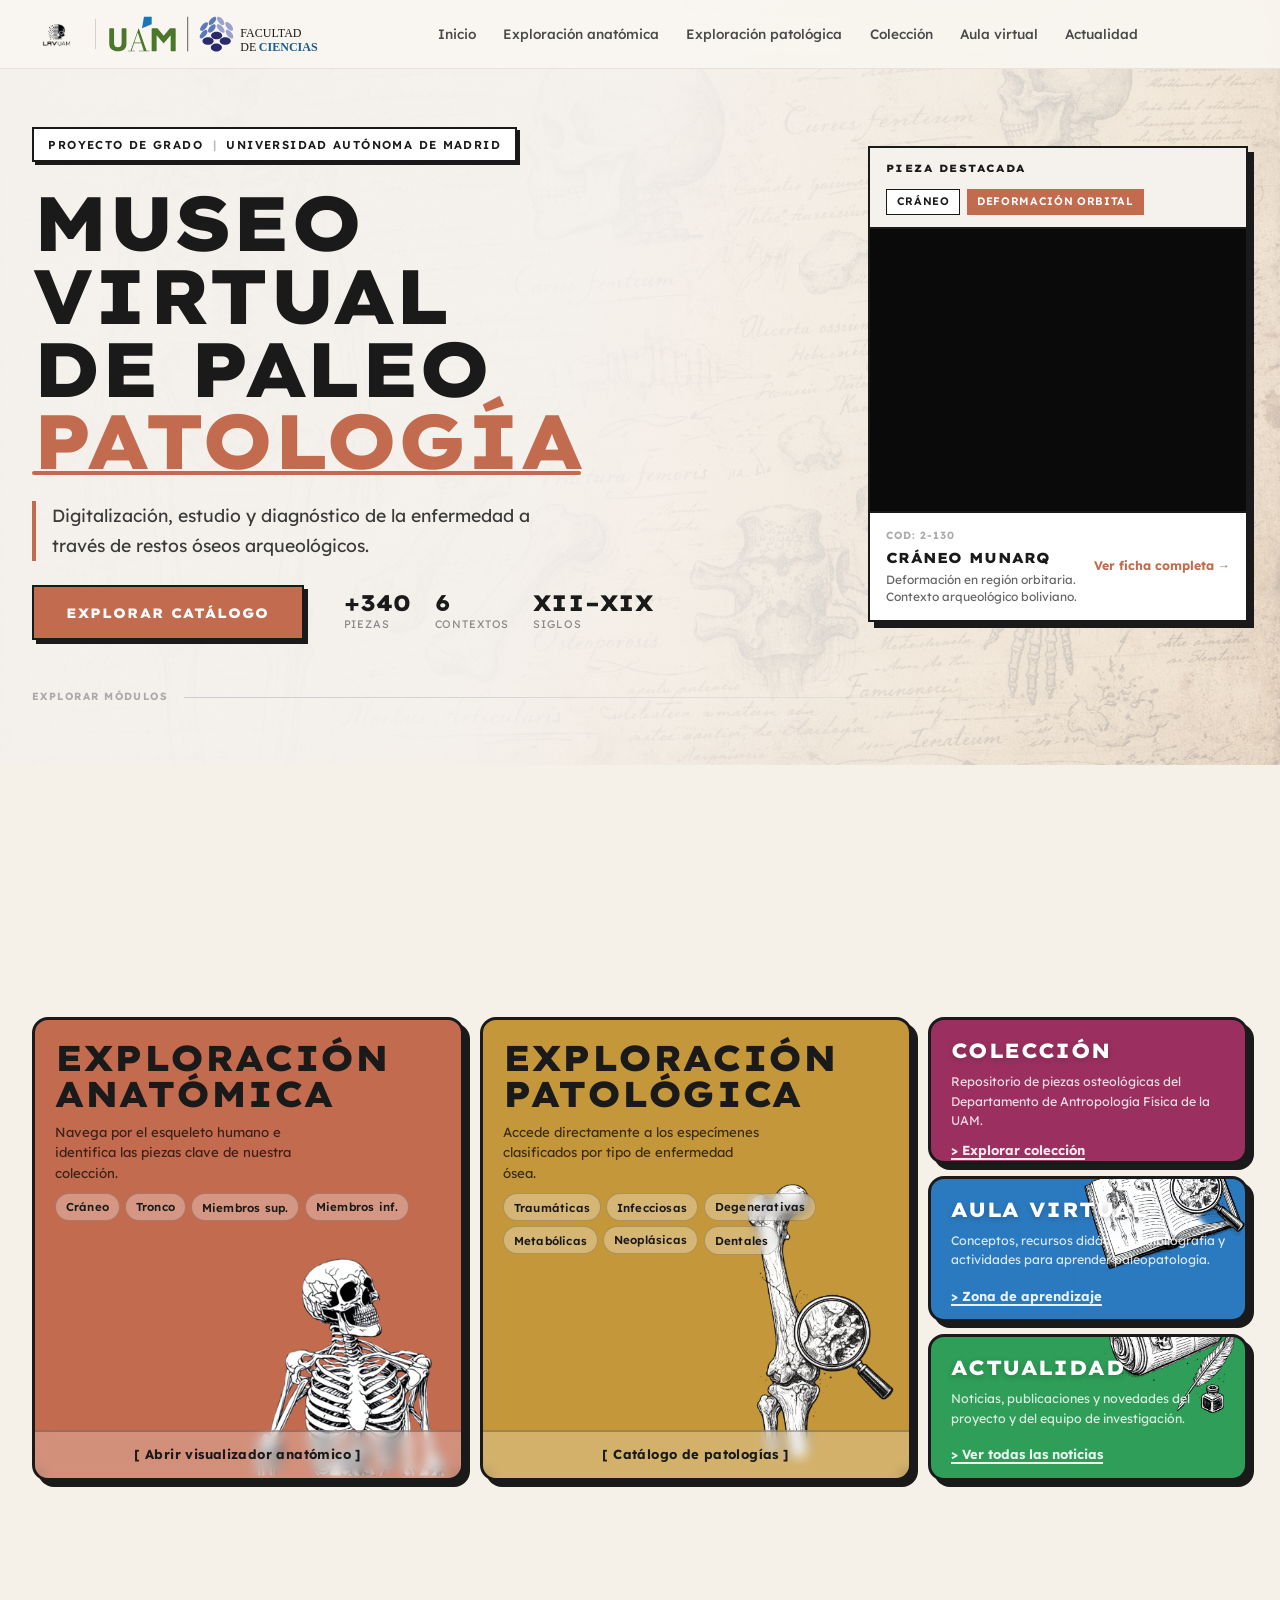
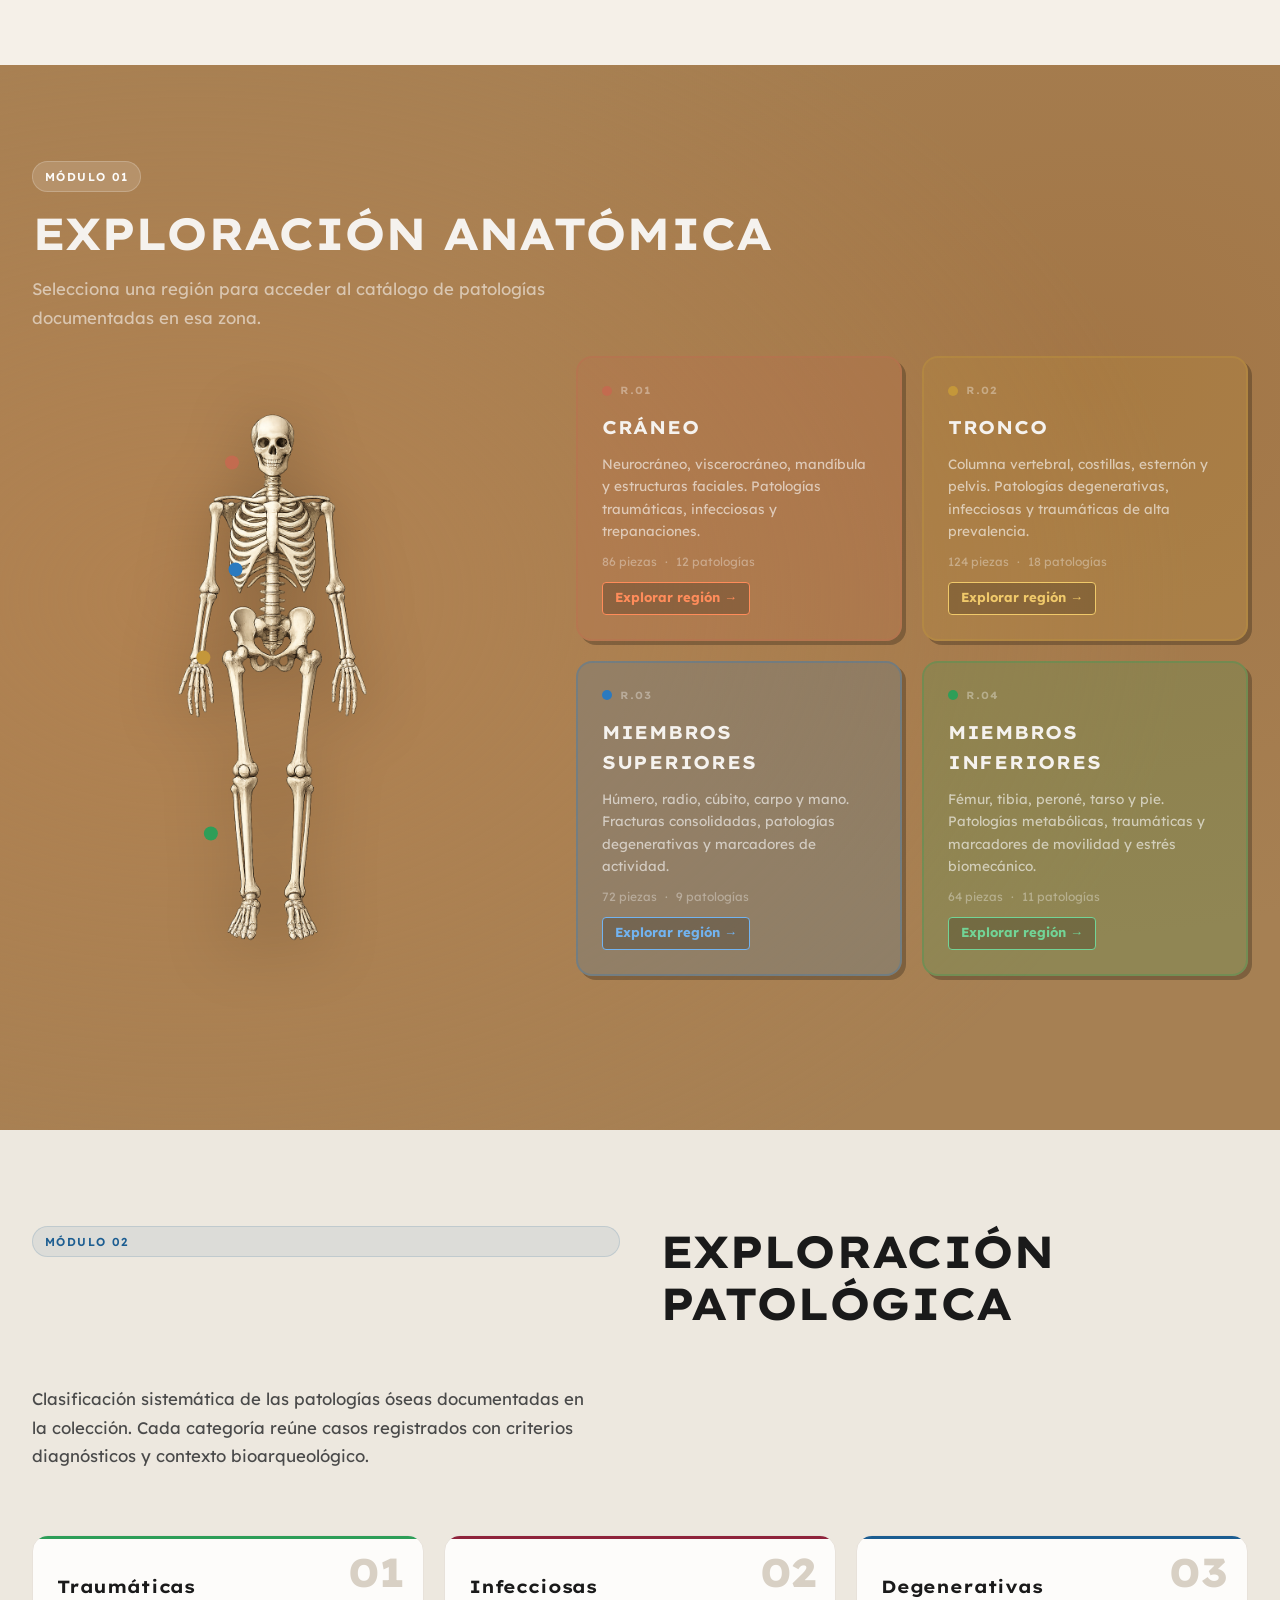
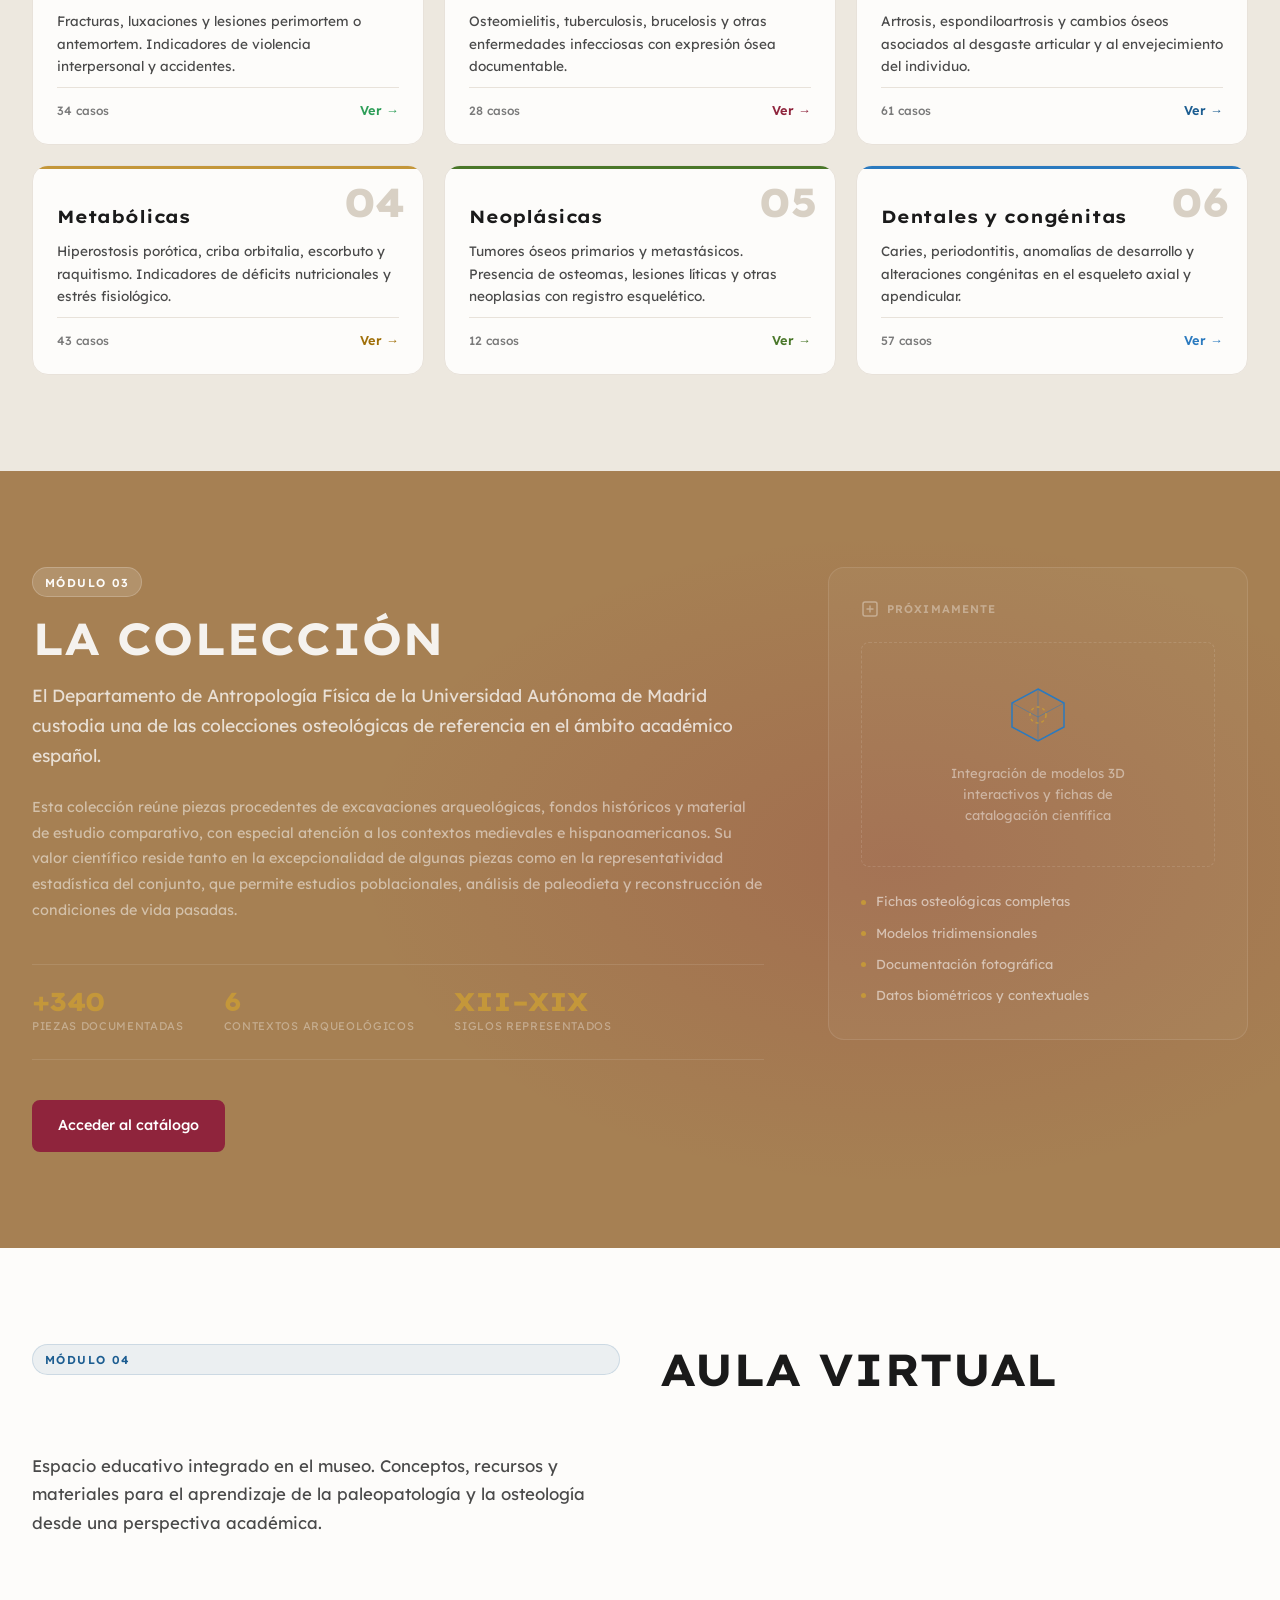
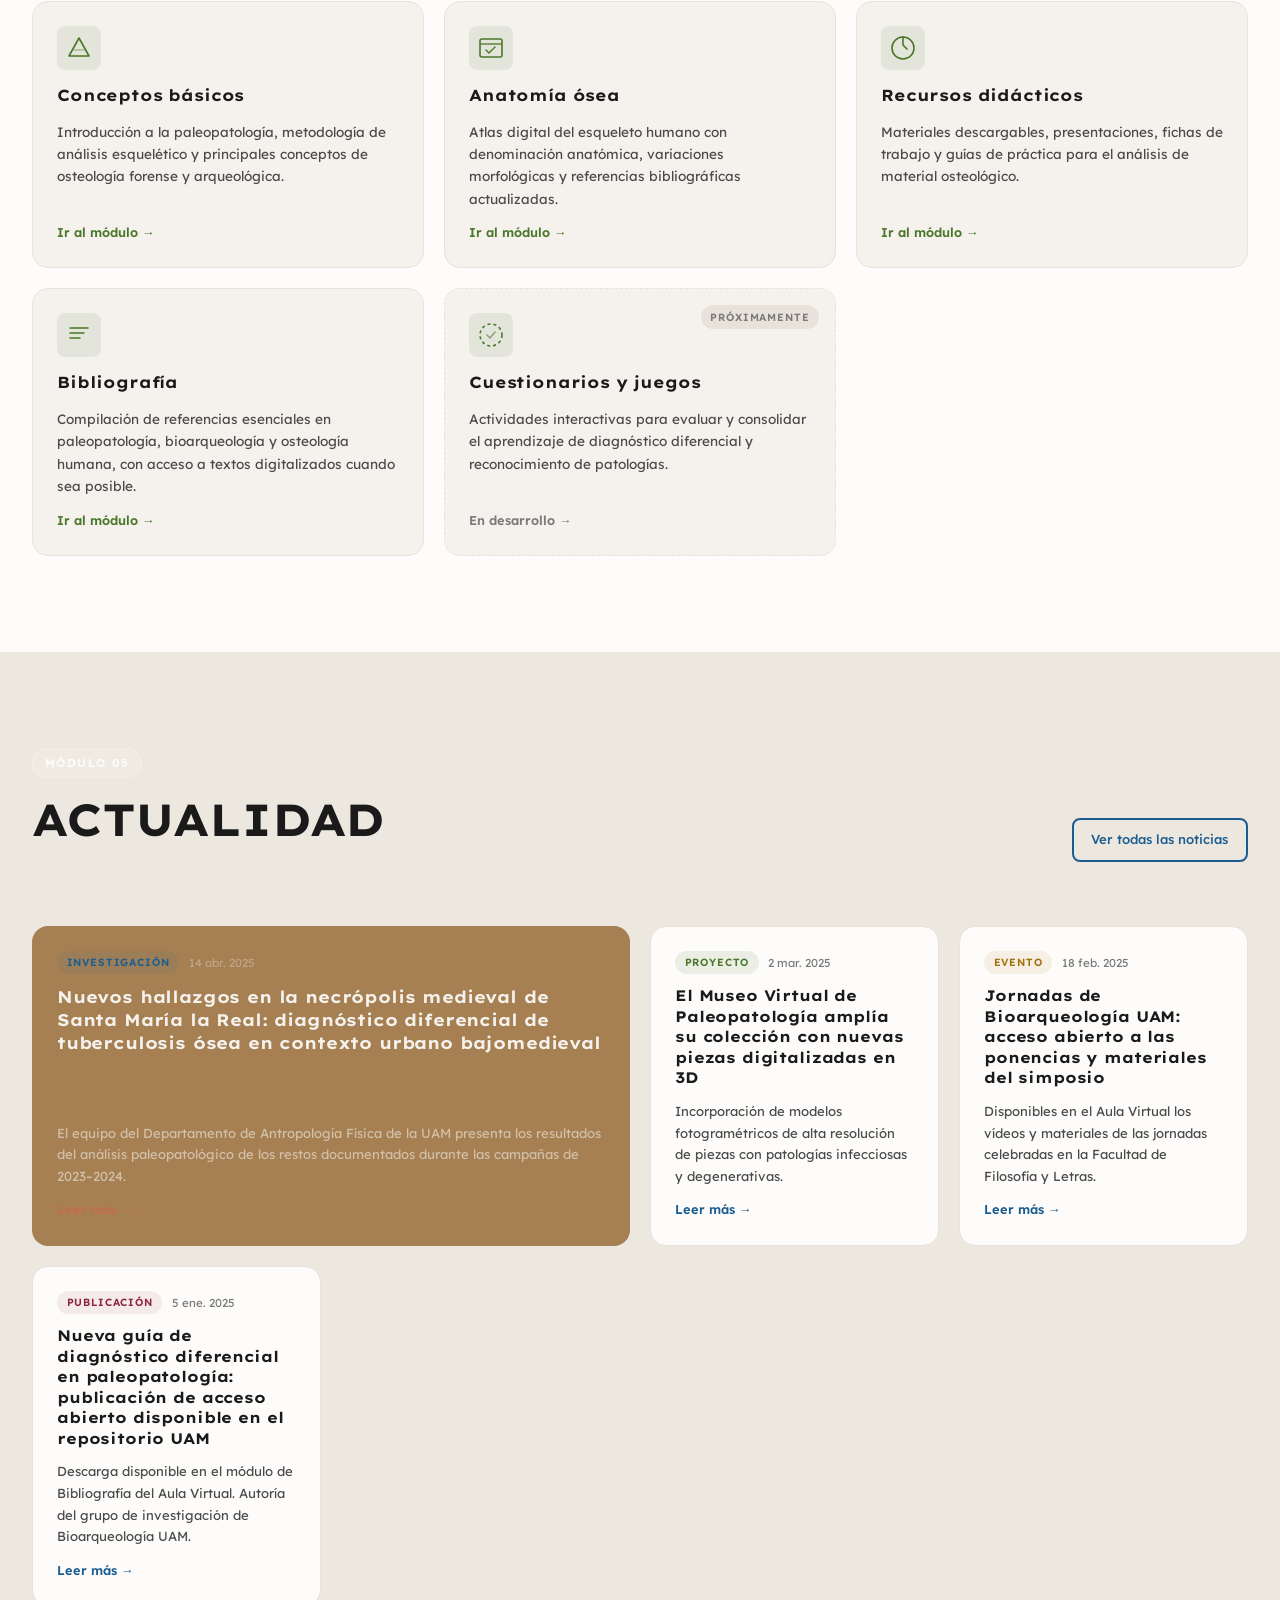
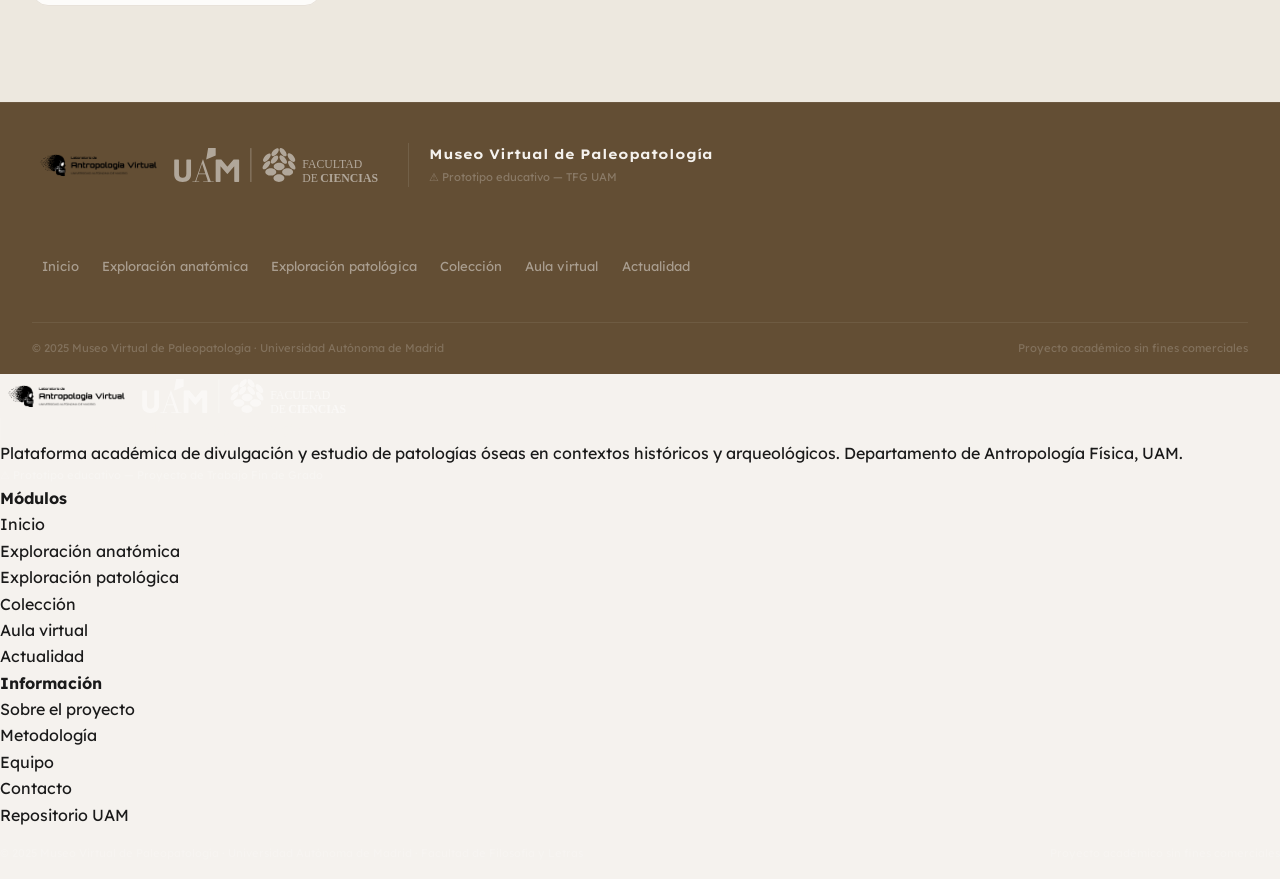
==== commit 0fa3f9c9: "eliminación de módulos malos" ====
--- a/index.html
+++ b/index.html
@@ -194,91 +194,6 @@
 
   </div>
 </section>
-  <div class="hero-modulos-inner">
-
-    <!-- COLUMNA 1: Exploración anatómica -->
-    <article class="hmod-card hmod-card--anatomica">
-      <div class="hmod-img-wrap">
-        <img src="assets/img/exploración_anatómica.png" alt="Exploración anatómica" class="hmod-img" />
-      </div>
-      <div class="hmod-body">
-        <a href="#anatomica" class="hmod-title-link">
-          <h2 class="hmod-title">Exploración<br>anatómica</h2>
-        </a>
-        <p class="hmod-sub">Navega por el esqueleto humano e identifica las piezas clave de nuestra colección.</p>
-        <div class="hmod-tags">
-          <a href="#anatomica" class="hmod-tag">Cráneo</a>
-          <a href="#anatomica" class="hmod-tag">Tronco</a>
-          <a href="#anatomica" class="hmod-tag">Miembros sup.</a>
-          <a href="#anatomica" class="hmod-tag">Miembros inf.</a>
-        </div>
-      </div>
-      <a href="#anatomica" class="hmod-btn">[ Abrir visualizador anatómico ]</a>
-    </article>
-
-    <!-- COLUMNA 2: Exploración patológica -->
-    <article class="hmod-card hmod-card--patologica">
-      <div class="hmod-img-wrap">
-        <img src="assets/img/exploración_patológica.png" alt="Exploración patológica" class="hmod-img" />
-      </div>
-      <div class="hmod-body">
-        <a href="#patologica" class="hmod-title-link">
-          <h2 class="hmod-title">Exploración<br>patológica</h2>
-        </a>
-        <p class="hmod-sub">Accede directamente a los especímenes clasificados por tipo de enfermedad ósea.</p>
-        <div class="hmod-tags">
-          <a href="#patologica" class="hmod-tag">Traumáticas</a>
-          <a href="#patologica" class="hmod-tag">Infecciosas</a>
-          <a href="#patologica" class="hmod-tag">Degenerativas</a>
-          <a href="#patologica" class="hmod-tag">Metabólicas</a>
-          <a href="#patologica" class="hmod-tag">Neoplásicas</a>
-          <a href="#patologica" class="hmod-tag">Dentales</a>
-        </div>
-      </div>
-      <a href="#patologica" class="hmod-btn">[ Catálogo de patologías ]</a>
-    </article>
-
-    <!-- COLUMNA 3: tres tarjetas apiladas -->
-    <div class="hmod-col-small">
-
-      <article class="hmod-card hmod-card--coleccion">
-        <div class="hmod-body">
-          <h2 class="hmod-title-sm">COLECCIÓN</h2>
-          <p class="hmod-sub-sm">Repositorio de todas las piezas osteológicas</p>
-          <a href="coleccion.html" class="hmod-link-sm">&gt; Explorar colección</a>
-        </div>
-      </article>
-
-      <article class="hmod-card hmod-card--aula">
-        <div class="hmod-img-wrap hmod-img-wrap--sm">
-          <img src="assets/img/aula_virtual.png" alt="Aula virtual" class="hmod-img" />
-        </div>
-        <div class="hmod-body">
-          <a href="#aula" class="hmod-title-link">
-            <h2 class="hmod-title-sm">Aula virtual</h2>
-          </a>
-          <p class="hmod-sub-sm">Conceptos, recursos didácticos, bibliografía y actividades para aprender paleopatología.</p>
-          <a href="#aula" class="hmod-link-sm">&gt; Zona de aprendizaje</a>
-        </div>
-      </article>
-
-      <article class="hmod-card hmod-card--actualidad">
-        <div class="hmod-img-wrap hmod-img-wrap--sm">
-          <img src="assets/img/actualidad.png" alt="Actualidad" class="hmod-img" />
-        </div>
-        <div class="hmod-body">
-          <a href="#actualidad" class="hmod-title-link">
-            <h2 class="hmod-title-sm">Actualidad</h2>
-          </a>
-          <p class="hmod-sub-sm">Noticias, publicaciones y novedades del proyecto y del equipo de investigación.</p>
-          <a href="#actualidad" class="hmod-link-sm">&gt; Ver todas las noticias</a>
-        </div>
-      </article>
-
-    </div>
-
-  </div>
-</section>
 
     <!-- ============================================================
          EXPLORACIÓN ANATÓMICA
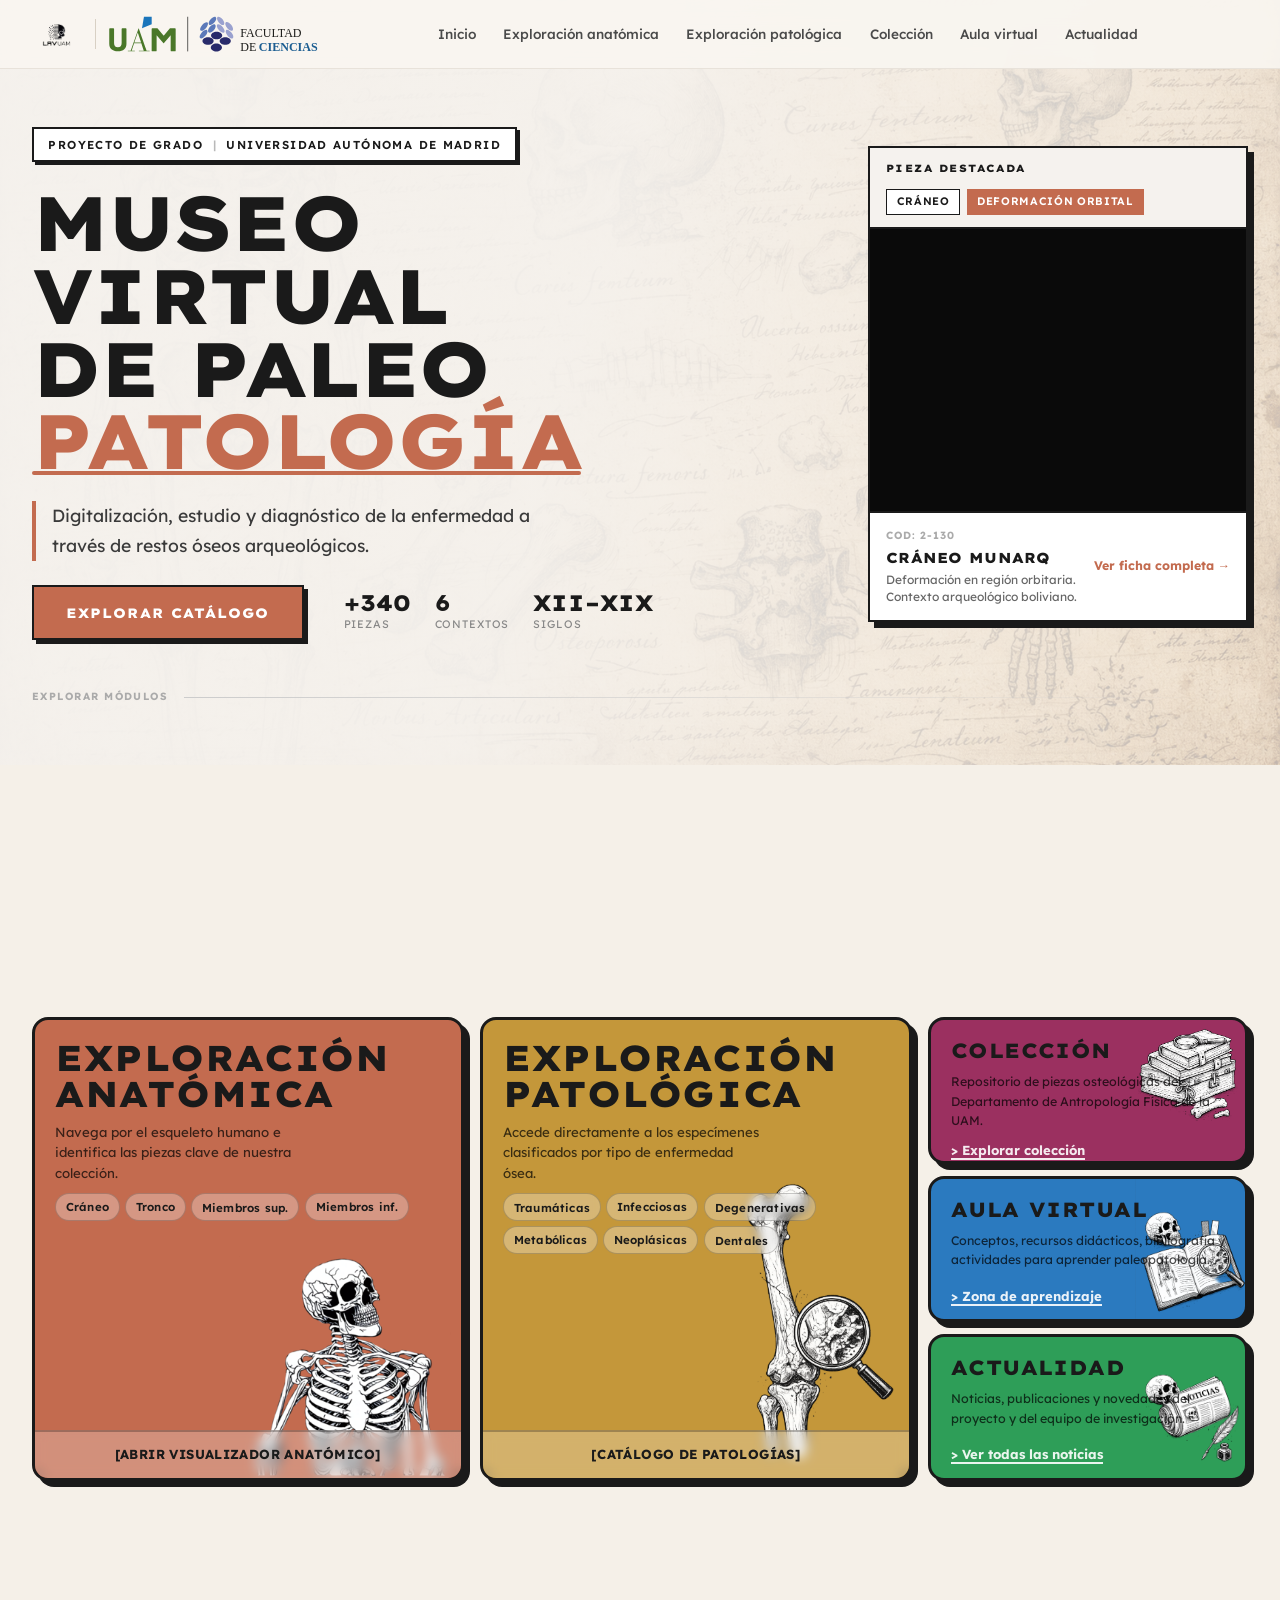
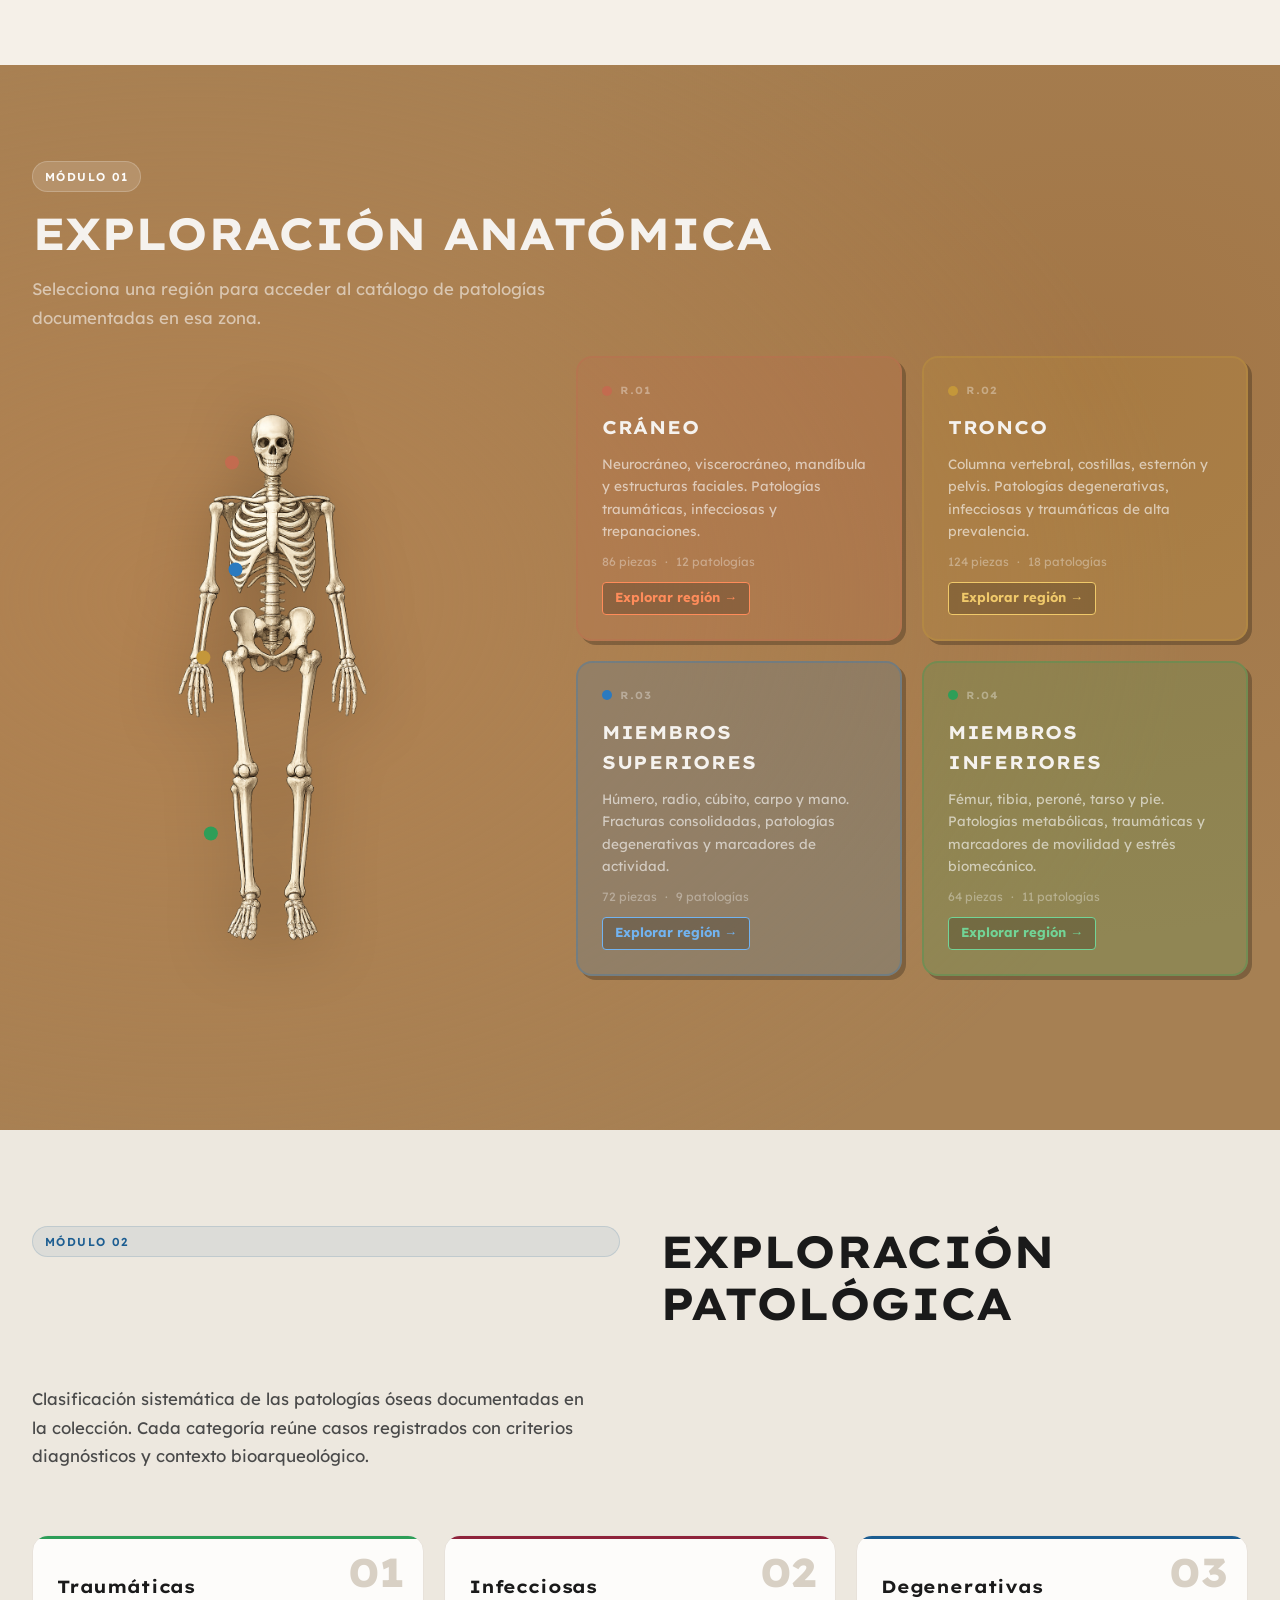
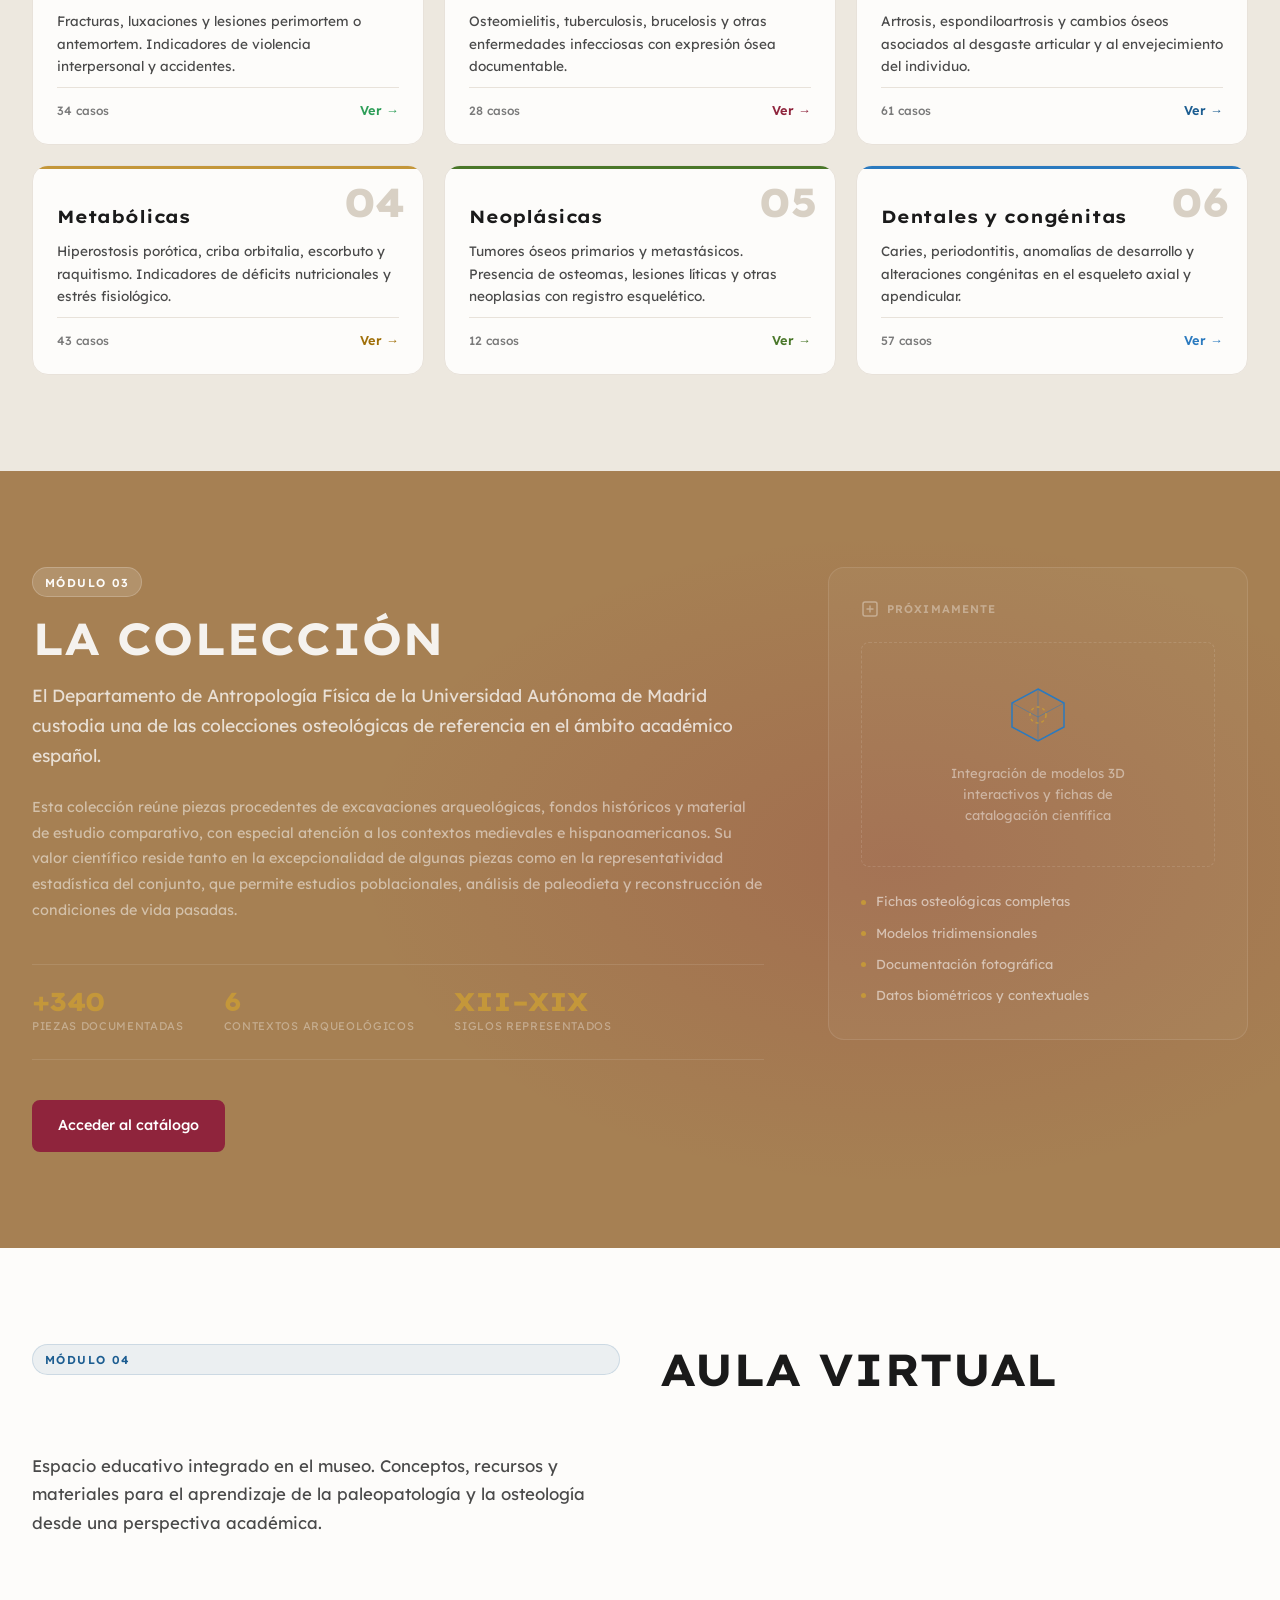
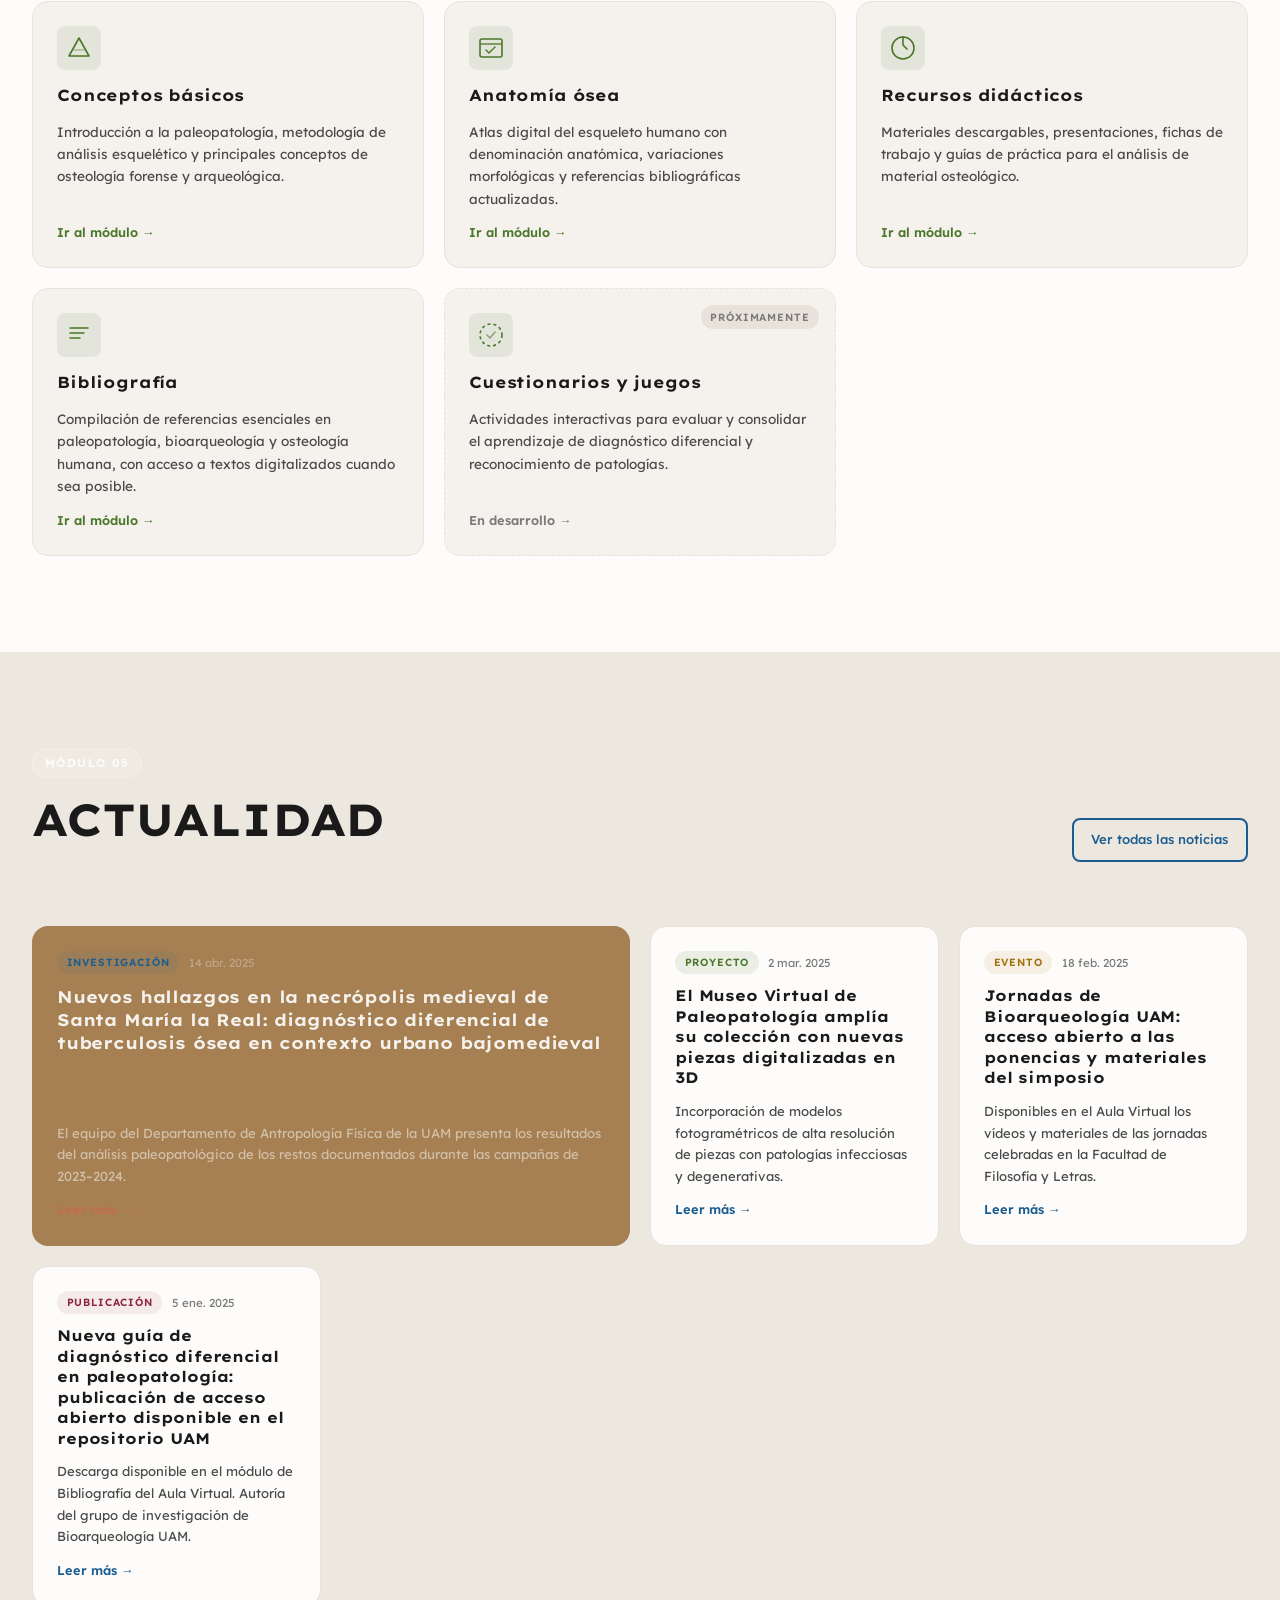
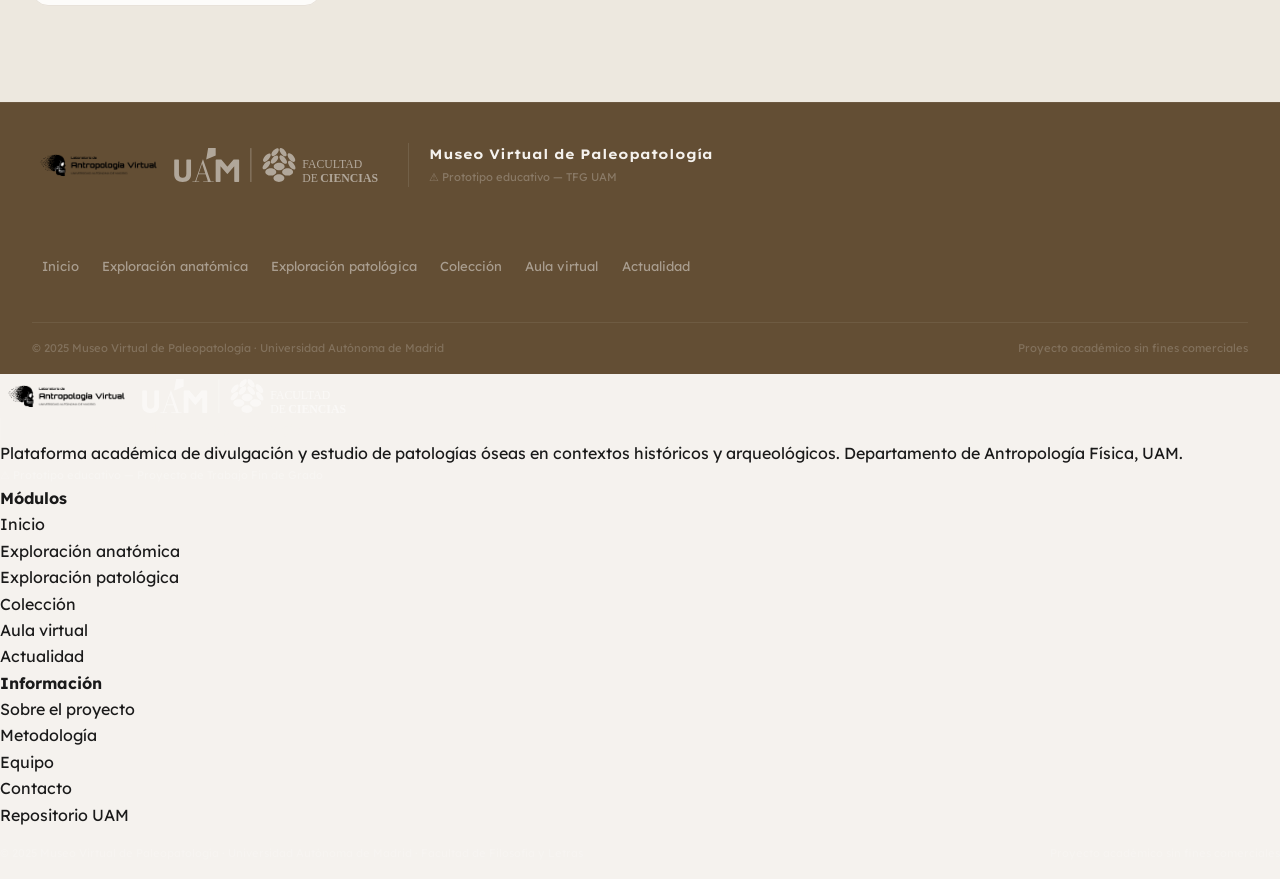
==== commit 0b8e4ce0: "ajustes módulos" ====
--- a/index.html
+++ b/index.html
@@ -128,6 +128,7 @@
     <div class="hero-scroll-line"></div>
   </div>
 </section>
+
 <section class="hero-modulos" id="inicio">
   <div class="hero-modulos-inner">
 
@@ -143,7 +144,7 @@
           <a href="region.html?region=inferiores" class="hmod-tag">Miembros inf.</a>
         </div>
       </div>
-      <a href="#anatomica" class="hmod-btn">[ Abrir visualizador anatómico ]</a>
+      <a href="#anatomica" class="hmod-btn">[ABRIR VISUALIZADOR ANATÓMICO]</a>
     </article>
 
     <!-- COLUMNA 2: Exploración patológica -->
@@ -160,7 +161,7 @@
           <a href="#patologica" class="hmod-tag">Dentales</a>
         </div>
       </div>
-      <a href="#patologica" class="hmod-btn">[ Catálogo de patologías ]</a>
+      <a href="#patologica" class="hmod-btn">[CATÁLOGO DE PATOLOGÍAS]</a>
     </article>
 
     <!-- COLUMNA 3: tres tarjetas apiladas -->
--- a/styles.css
+++ b/styles.css
@@ -709,22 +709,26 @@
 }
 .hmod-card--coleccion {
   background-color: var(--coleccion-bg);
+  background-image: url('assets/img/coleccion.png');
+  background-repeat: no-repeat;
+  background-position: top right;
+  background-size: 35%;
   flex: 1;
 }
 .hmod-card--aula {
   background-color: var(--aula-bg);
   background-image: url('assets/img/aula_virtual.png');
   background-repeat: no-repeat;
-  background-position: bottom right;
-  background-size: 55%;
+  background-position: top right;
+  background-size: 35%;
   flex: 1;
 }
 .hmod-card--actualidad {
   background-color: var(--actu-bg);
   background-image: url('assets/img/actualidad.png');
   background-repeat: no-repeat;
-  background-position: bottom right;
-  background-size: 55%;
+  background-position: top right;
+  background-size: 35%;
   flex: 1;
 }
 
@@ -757,8 +761,8 @@
   line-height: 1.1;
   letter-spacing: 0.02em;
   text-transform: uppercase;
-  color: #fff;
-  text-shadow: 0 2px 6px rgba(0,0,0,0.2);
+  color: #1a1a1a;
+  text-shadow: none;
 }
 
 /* ── Subtítulos ── */
@@ -770,7 +774,7 @@
 }
 .hmod-sub-sm {
   font-size: 0.78rem;
-  color: rgba(255,255,255,0.82);
+  color: rgba(0,0,0,0.7);
   line-height: 1.55;
   flex: 1;
 }
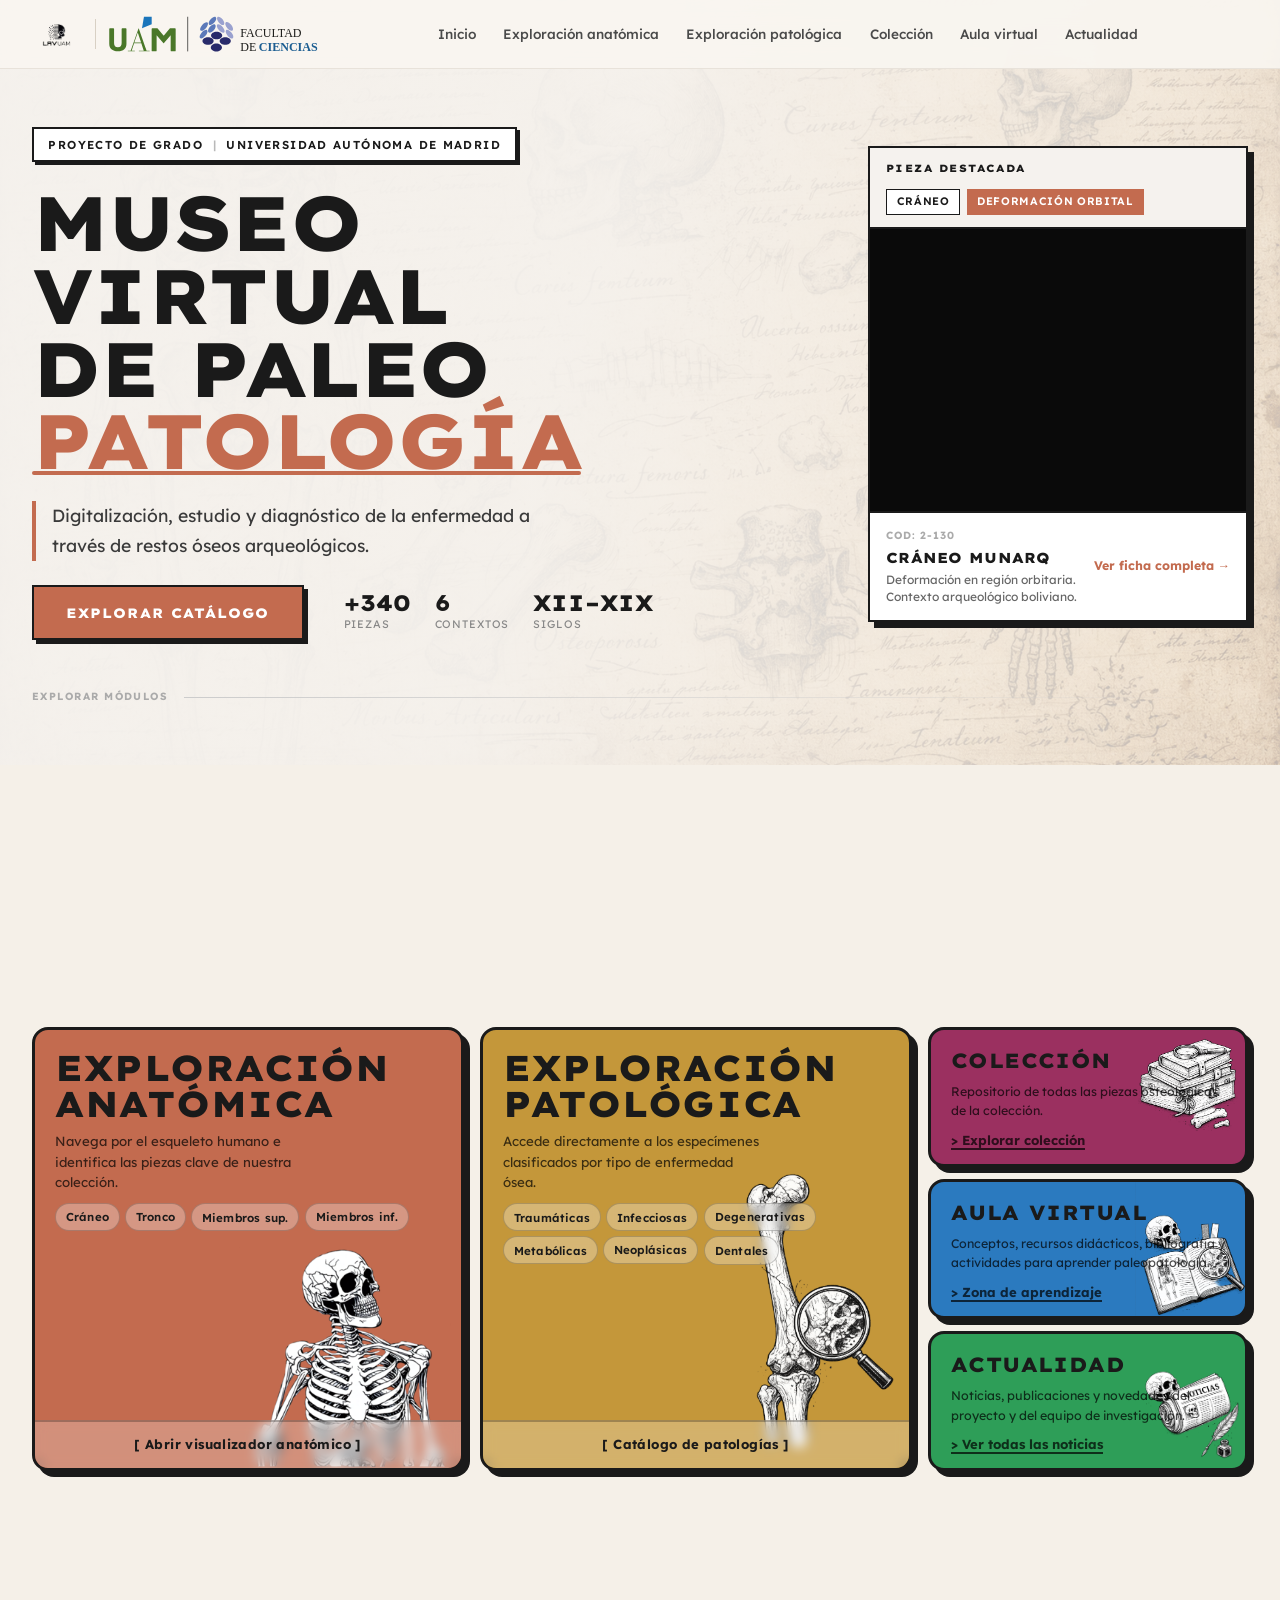
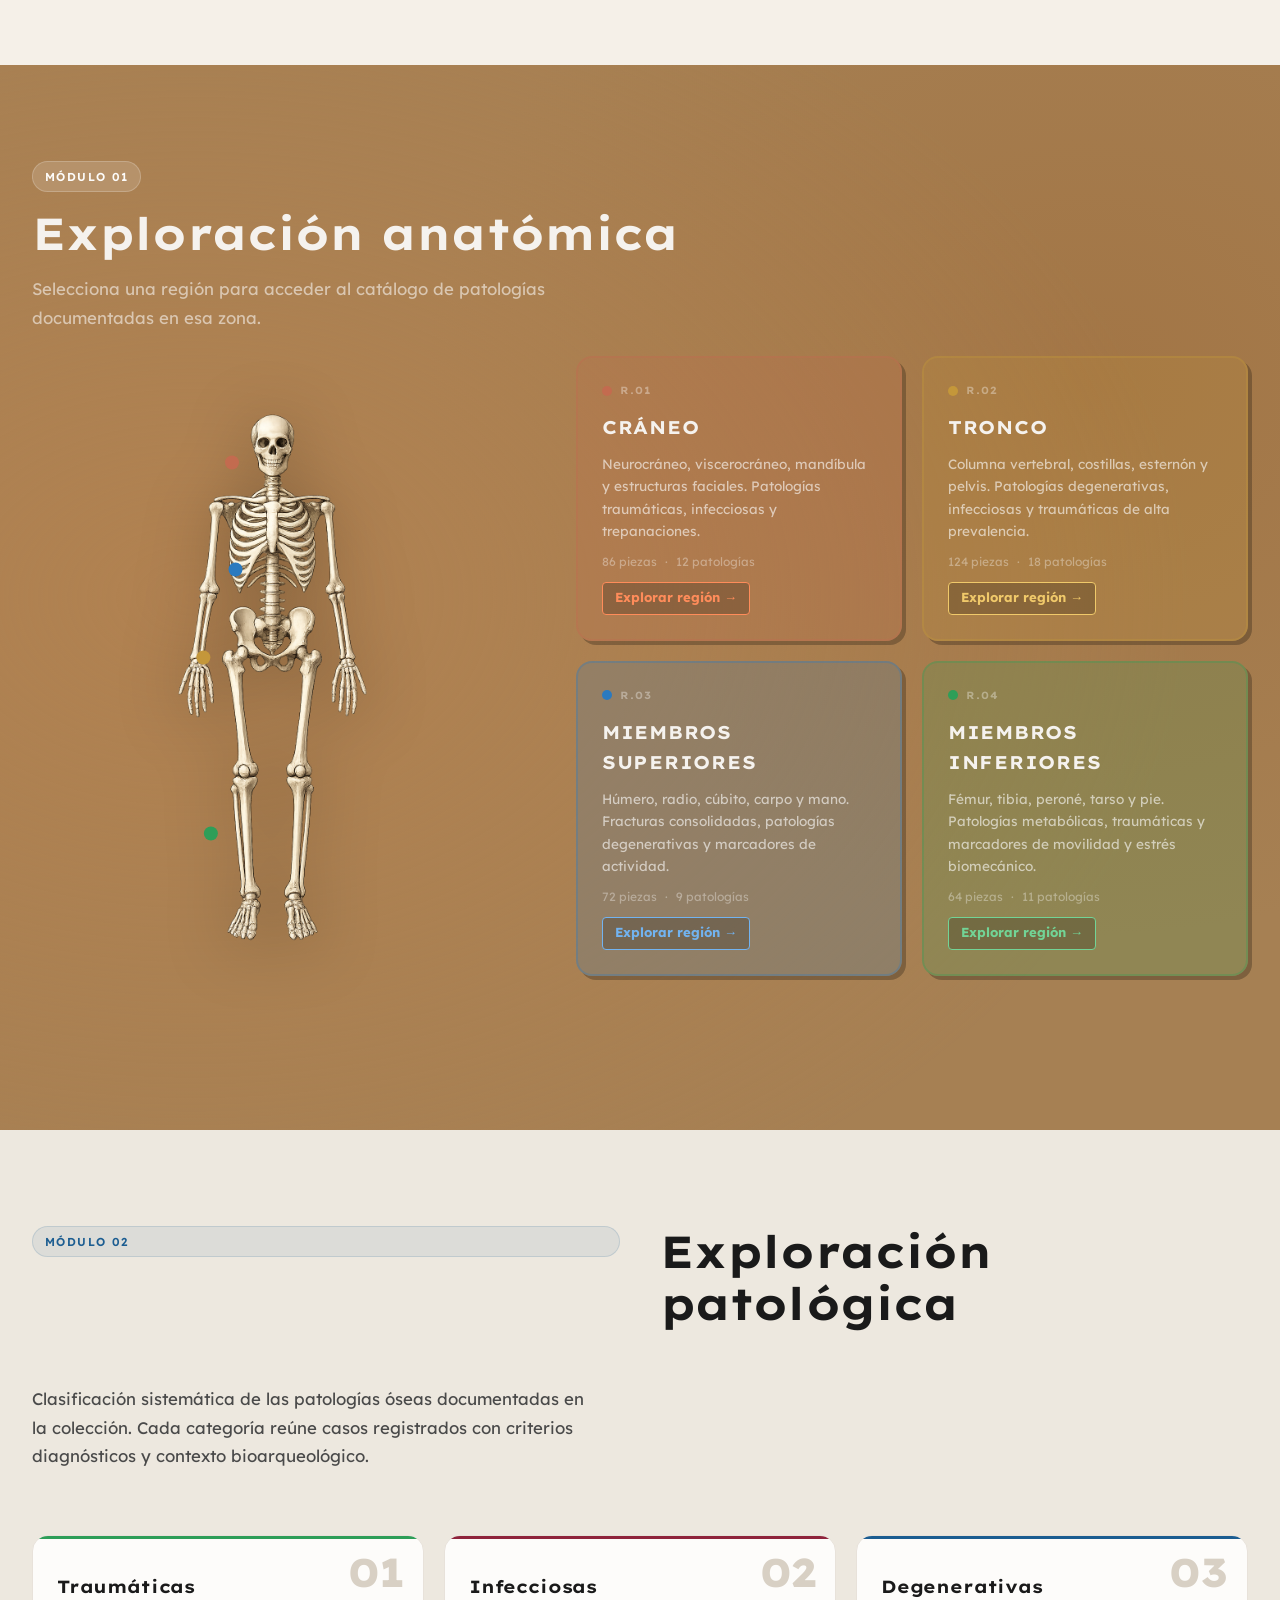
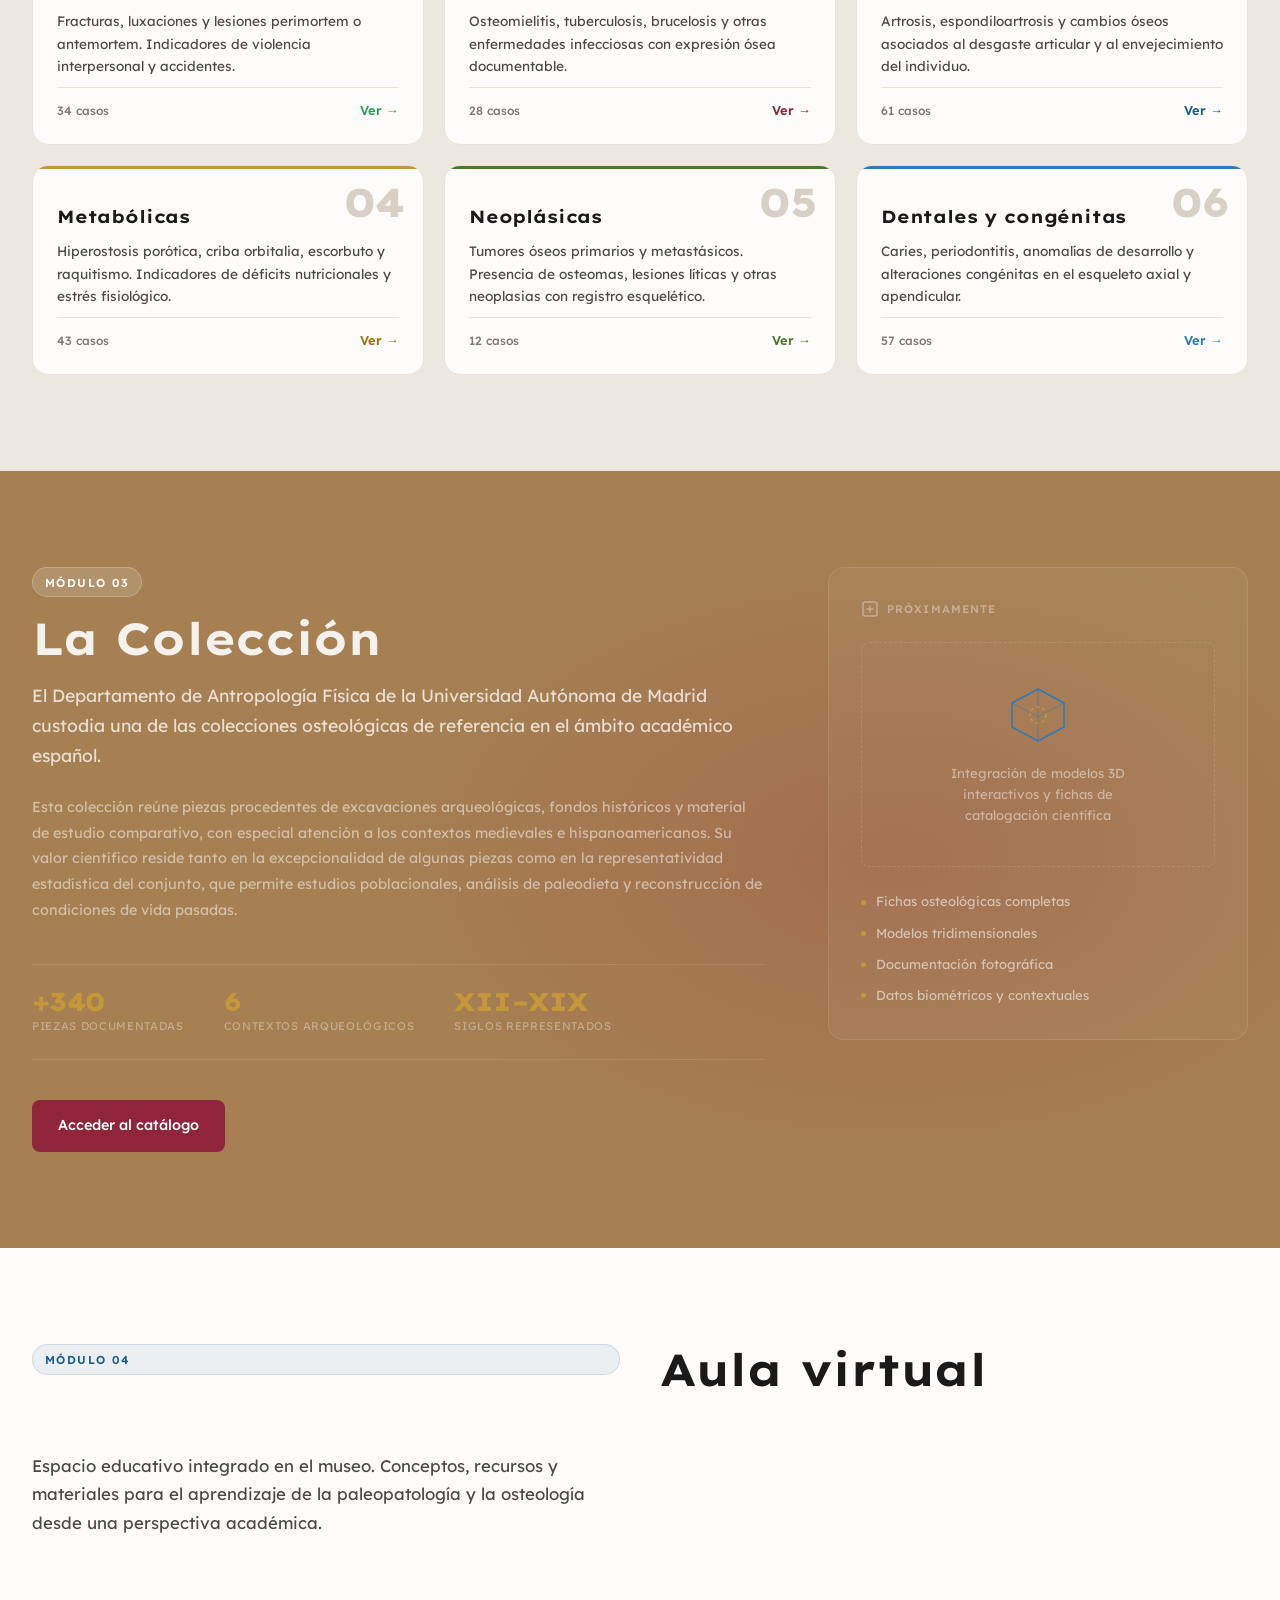
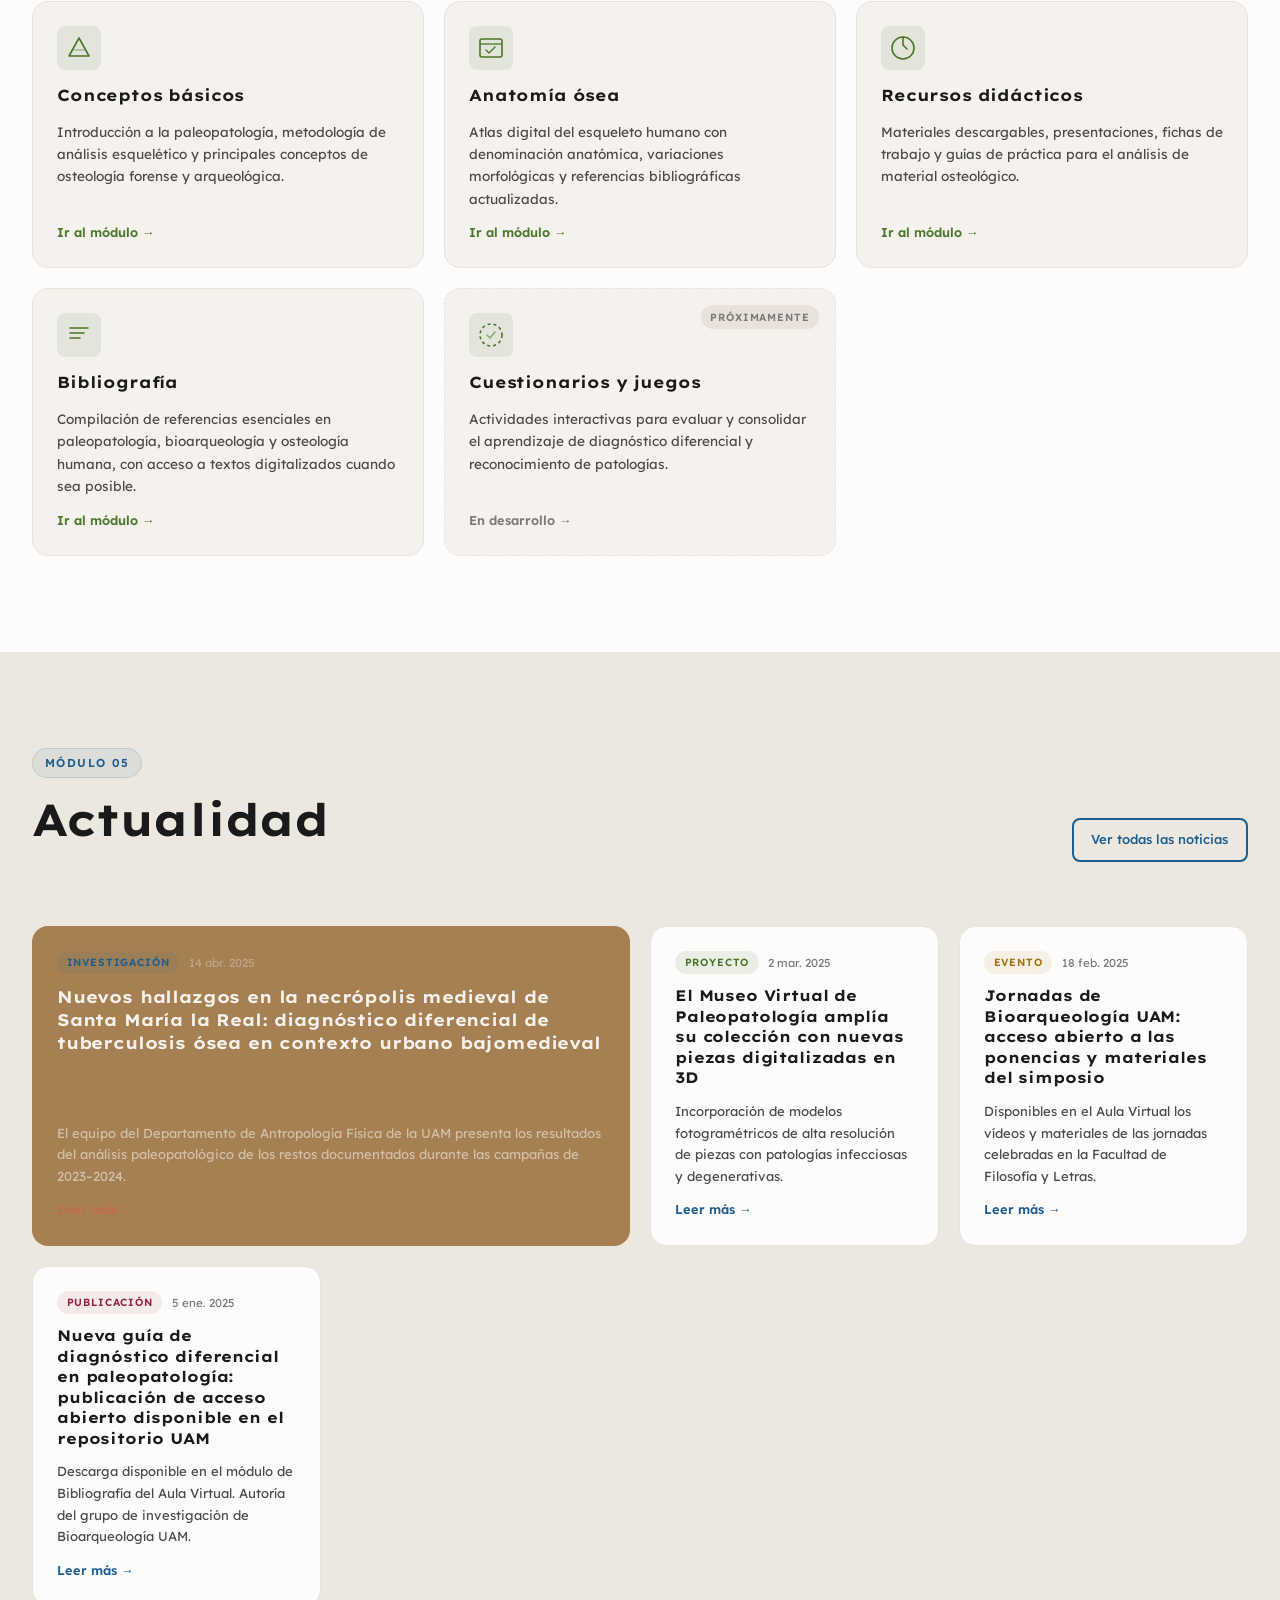
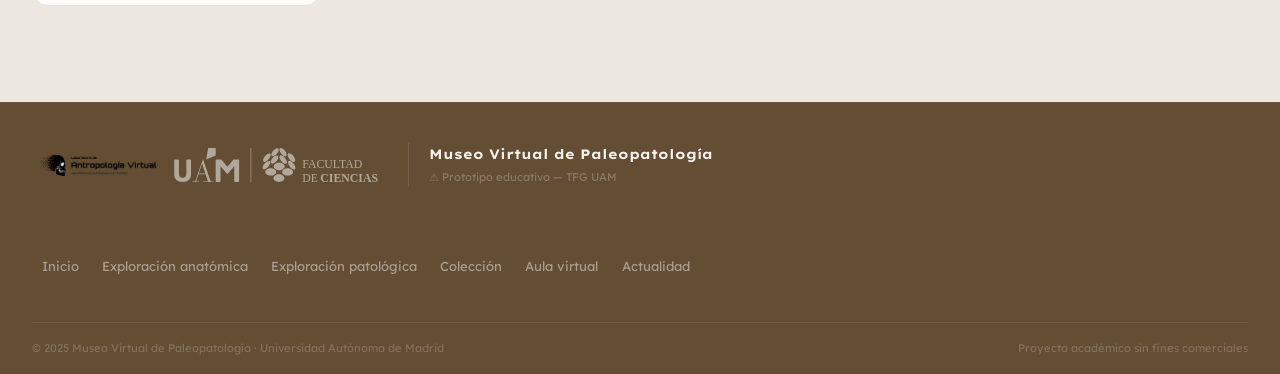
==== commit b1fc30fa: "reorganización de index y srreglos en styles" ====
--- a/index.html
+++ b/index.html
@@ -4,197 +4,203 @@
   <meta charset="UTF-8" />
   <meta name="viewport" content="width=device-width, initial-scale=1.0" />
   <title>Museo Virtual de Paleopatología — UAM</title>
-  <link rel="icon" type="image/svg+xml" href="assets/img/favicon_uamciencias.png" />
+  <link rel="icon" type="image/png" href="assets/img/favicon_uamciencias.png" />
   <link rel="preconnect" href="https://fonts.googleapis.com" />
   <link rel="preconnect" href="https://fonts.gstatic.com" crossorigin />
   <link href="https://fonts.googleapis.com/css2?family=Lexend:wght@300;400;500;600&family=Lexend+Exa:wght@400;500;600;700;800&display=swap" rel="stylesheet" />
   <link rel="stylesheet" href="styles.css" />
 </head>
 <body>
+
+  <!-- Barra de progreso de lectura -->
   <div class="reading-progress" id="reading-progress"></div>
 
   <!-- ============================================================
        HEADER
   ============================================================ -->
   <header class="site-header" id="site-header">
-  <div class="header-inner">
-
-    <!-- Logos -->
-    <div class="header-brand">
-      <div class="lav-logo-wrap">
-        <img src="assets/img/logo_lav_uam.png" alt="Laboratorio de Antropología Visual UAM" class="lav-logo-img" />
-      </div>
-      <div class="brand-divider"></div>
-      <div class="uam-logo-wrap">
-        <img src="assets/img/logo_uam.svg" alt="Universidad Autónoma de Madrid - Facultad de Ciencias" class="uam-logo-img" />
-      </div>
+    <div class="header-inner">
+
+      <div class="header-brand">
+        <div class="lav-logo-wrap">
+          <img src="assets/img/logo_lav_uam.png" alt="Laboratorio de Antropología Visual UAM" class="lav-logo-img" />
+        </div>
+        <div class="brand-divider"></div>
+        <div class="uam-logo-wrap">
+          <img src="assets/img/logo_uam.svg" alt="Universidad Autónoma de Madrid — Facultad de Ciencias" class="uam-logo-img" />
+        </div>
+      </div>
+
+      <nav class="main-nav" id="main-nav">
+        <ul class="nav-list">
+          <li><a href="#inicio" class="nav-link active">Inicio</a></li>
+          <li><a href="#anatomica" class="nav-link">Exploración anatómica</a></li>
+          <li><a href="#patologica" class="nav-link">Exploración patológica</a></li>
+          <li><a href="#coleccion" class="nav-link">Colección</a></li>
+          <li><a href="#aula" class="nav-link">Aula virtual</a></li>
+          <li><a href="#actualidad" class="nav-link">Actualidad</a></li>
+        </ul>
+      </nav>
+
+      <button class="nav-toggle" id="nav-toggle" aria-label="Abrir menú">
+        <span></span><span></span><span></span>
+      </button>
+
     </div>
-
-    <!-- Navegación -->
-    <nav class="main-nav" id="main-nav">
-      <ul class="nav-list">
-        <li><a href="#inicio" class="nav-link active">Inicio</a></li>
-        <li><a href="#anatomica" class="nav-link">Exploración anatómica</a></li>
-        <li><a href="#patologica" class="nav-link">Exploración patológica</a></li>
-        <li><a href="#coleccion" class="nav-link">Colección</a></li>
-        <li><a href="#aula" class="nav-link">Aula virtual</a></li>
-        <li><a href="#actualidad" class="nav-link">Actualidad</a></li>
-      </ul>
-    </nav>
-
-    <!-- Botón móvil -->
-    <button class="nav-toggle" id="nav-toggle" aria-label="Abrir menú">
-      <span></span><span></span><span></span>
-    </button>
-
-  </div>
-</header>
+  </header>
 
   <main>
 
     <!-- ============================================================
-         HERO
+         HERO PRINCIPAL
     ============================================================ -->
-    <!-- HERO -->
-<section class="hero-principal" id="hero">
-  <div class="hero-overlay"></div>
-  <div class="hero-bg">
-    <img src="assets/img/fondo_hero.png" alt="" class="hero-bg-img" aria-hidden="true" />
-  </div>
-  <div class="hero-inner">
-    <div class="hero-left">
-      <div class="hero-tag">
-        <span>Proyecto de Grado</span>
-        <span class="hero-tag-divider">|</span>
-        <span>Universidad Autónoma de Madrid</span>
-      </div>
-      <h1 class="hero-h1">MUSEO VIRTUAL<br>DE PALEO<span class="hero-h1-accent">PATOLOGÍA</span></h1>
-      <p class="hero-sub">Digitalización, estudio y diagnóstico de la enfermedad a través de restos óseos arqueológicos.</p>
-      <div class="hero-actions">
-        <a href="#inicio" class="hero-btn">EXPLORAR CATÁLOGO</a>
-        <div class="hero-stats">
-          <div class="hero-stat">
-            <span class="hero-stat-num">+340</span>
-            <span class="hero-stat-label">Piezas</span>
-          </div>
-          <div class="hero-stat">
-            <span class="hero-stat-num">6</span>
-            <span class="hero-stat-label">Contextos</span>
-          </div>
-          <div class="hero-stat">
-            <span class="hero-stat-num">XII–XIX</span>
-            <span class="hero-stat-label">Siglos</span>
-          </div>
-        </div>
-      </div>
-    </div>
-    <div class="hero-right">
-  <div class="hero-pieza">
-    <div class="hero-pieza-header">
-      <span class="hero-pieza-label">PIEZA DESTACADA</span>
-      <div class="hero-pieza-tags">
-        <span class="hero-pieza-tag">Cráneo</span>
-        <span class="hero-pieza-tag hero-pieza-tag--pato">Deformación orbital</span>
-      </div>
-    </div>
-    <div class="hero-pieza-visor">
-      <iframe
-        title="CRÁNEO MUNARQ COD: 2-130"
-        frameborder="0"
-        allowfullscreen
-        mozallowfullscreen="true"
-        webkitallowfullscreen="true"
-        allow="autoplay; fullscreen; xr-spatial-tracking"
-        xr-spatial-tracking
-        execution-while-out-of-viewport
-        execution-while-not-rendered
-        web-share
-        src="https://sketchfab.com/models/c703db8b02674039a9353a5e76982705/embed?autospin=1&autostart=1&transparent=1">
-      </iframe>
-    </div>
-    <div class="hero-pieza-footer">
-      <div class="hero-pieza-info">
-        <span class="hero-pieza-cod">COD: 2-130</span>
-        <span class="hero-pieza-nombre">Cráneo MUNARQ</span>
-        <span class="hero-pieza-desc">Deformación en región orbitaria. Contexto arqueológico boliviano.</span>
-      </div>
-      <a href="#coleccion" class="hero-pieza-link">Ver ficha completa →</a>
-    </div>
-  </div>
-</div>
-  </div>
-  <div class="hero-scroll-hint">
-    <span>EXPLORAR MÓDULOS</span>
-    <div class="hero-scroll-line"></div>
-  </div>
-</section>
-
-<section class="hero-modulos" id="inicio">
-  <div class="hero-modulos-inner">
-
-    <!-- COLUMNA 1: Exploración anatómica -->
-    <article class="hmod-card hmod-card--anatomica">
-      <div class="hmod-body">
-        <h2 class="hmod-title">Exploración<br>anatómica</h2>
-        <p class="hmod-sub">Navega por el esqueleto humano e identifica las piezas clave de nuestra colección.</p>
-        <div class="hmod-tags">
-          <a href="region.html?region=craneo" class="hmod-tag">Cráneo</a>
-          <a href="region.html?region=tronco" class="hmod-tag">Tronco</a>
-          <a href="region.html?region=superiores" class="hmod-tag">Miembros sup.</a>
-          <a href="region.html?region=inferiores" class="hmod-tag">Miembros inf.</a>
-        </div>
-      </div>
-      <a href="#anatomica" class="hmod-btn">[ABRIR VISUALIZADOR ANATÓMICO]</a>
-    </article>
-
-    <!-- COLUMNA 2: Exploración patológica -->
-    <article class="hmod-card hmod-card--patologica">
-      <div class="hmod-body">
-        <h2 class="hmod-title">Exploración<br>patológica</h2>
-        <p class="hmod-sub">Accede directamente a los especímenes clasificados por tipo de enfermedad ósea.</p>
-        <div class="hmod-tags">
-          <a href="#patologica" class="hmod-tag">Traumáticas</a>
-          <a href="#patologica" class="hmod-tag">Infecciosas</a>
-          <a href="#patologica" class="hmod-tag">Degenerativas</a>
-          <a href="#patologica" class="hmod-tag">Metabólicas</a>
-          <a href="#patologica" class="hmod-tag">Neoplásicas</a>
-          <a href="#patologica" class="hmod-tag">Dentales</a>
-        </div>
-      </div>
-      <a href="#patologica" class="hmod-btn">[CATÁLOGO DE PATOLOGÍAS]</a>
-    </article>
-
-    <!-- COLUMNA 3: tres tarjetas apiladas -->
-    <div class="hmod-col-small">
-
-      <article class="hmod-card hmod-card--coleccion">
-        <div class="hmod-body">
-          <h2 class="hmod-title-sm">Colección</h2>
-          <p class="hmod-sub-sm">Repositorio de piezas osteológicas del Departamento de Antropología Física de la UAM.</p>
-          <a href="coleccion.html" class="hmod-link-sm">&gt; Explorar colección</a>
-        </div>
-      </article>
-
-      <article class="hmod-card hmod-card--aula">
-        <div class="hmod-body">
-          <h2 class="hmod-title-sm">Aula virtual</h2>
-          <p class="hmod-sub-sm">Conceptos, recursos didácticos, bibliografía y actividades para aprender paleopatología.</p>
-          <a href="#aula" class="hmod-link-sm">&gt; Zona de aprendizaje</a>
-        </div>
-      </article>
-
-      <article class="hmod-card hmod-card--actualidad">
-        <div class="hmod-body">
-          <h2 class="hmod-title-sm">Actualidad</h2>
-          <p class="hmod-sub-sm">Noticias, publicaciones y novedades del proyecto y del equipo de investigación.</p>
-          <a href="#actualidad" class="hmod-link-sm">&gt; Ver todas las noticias</a>
-        </div>
-      </article>
-
-    </div>
-
-  </div>
-</section>
+    <section class="hero-principal" id="hero">
+      <div class="hero-overlay"></div>
+      <div class="hero-bg">
+        <img src="assets/img/fondo_hero.png" alt="" class="hero-bg-img" aria-hidden="true" />
+      </div>
+
+      <div class="hero-inner">
+
+        <div class="hero-left">
+          <div class="hero-tag">
+            <span>Proyecto de Grado</span>
+            <span class="hero-tag-divider">|</span>
+            <span>Universidad Autónoma de Madrid</span>
+          </div>
+          <h1 class="hero-h1">MUSEO VIRTUAL<br>DE PALEO<span class="hero-h1-accent">PATOLOGÍA</span></h1>
+          <p class="hero-sub">Digitalización, estudio y diagnóstico de la enfermedad a través de restos óseos arqueológicos.</p>
+          <div class="hero-actions">
+            <a href="#inicio" class="hero-btn">EXPLORAR CATÁLOGO</a>
+            <div class="hero-stats">
+              <div class="hero-stat">
+                <span class="hero-stat-num">+340</span>
+                <span class="hero-stat-label">Piezas</span>
+              </div>
+              <div class="hero-stat">
+                <span class="hero-stat-num">6</span>
+                <span class="hero-stat-label">Contextos</span>
+              </div>
+              <div class="hero-stat">
+                <span class="hero-stat-num">XII–XIX</span>
+                <span class="hero-stat-label">Siglos</span>
+              </div>
+            </div>
+          </div>
+        </div>
+
+        <div class="hero-right">
+          <div class="hero-pieza">
+            <div class="hero-pieza-header">
+              <span class="hero-pieza-label">PIEZA DESTACADA</span>
+              <div class="hero-pieza-tags">
+                <span class="hero-pieza-tag">Cráneo</span>
+                <span class="hero-pieza-tag hero-pieza-tag--pato">Deformación orbital</span>
+              </div>
+            </div>
+            <div class="hero-pieza-visor">
+              <iframe
+                title="CRÁNEO MUNARQ COD: 2-130"
+                frameborder="0"
+                allowfullscreen
+                mozallowfullscreen="true"
+                webkitallowfullscreen="true"
+                allow="autoplay; fullscreen; xr-spatial-tracking"
+                xr-spatial-tracking
+                execution-while-out-of-viewport
+                execution-while-not-rendered
+                web-share
+                src="https://sketchfab.com/models/c703db8b02674039a9353a5e76982705/embed?autospin=1&autostart=1&transparent=1">
+              </iframe>
+            </div>
+            <div class="hero-pieza-footer">
+              <div class="hero-pieza-info">
+                <span class="hero-pieza-cod">COD: 2-130</span>
+                <span class="hero-pieza-nombre">Cráneo MUNARQ</span>
+                <span class="hero-pieza-desc">Deformación en región orbitaria. Contexto arqueológico boliviano.</span>
+              </div>
+              <a href="#coleccion" class="hero-pieza-link">Ver ficha completa →</a>
+            </div>
+          </div>
+        </div>
+
+      </div>
+
+      <div class="hero-scroll-hint">
+        <span>EXPLORAR MÓDULOS</span>
+        <div class="hero-scroll-line"></div>
+      </div>
+    </section>
+
+    <!-- ============================================================
+         MÓDULOS DE INICIO
+    ============================================================ -->
+    <section class="hero-modulos" id="inicio">
+      <div class="hero-modulos-inner">
+
+        <!-- Columna 1: Exploración anatómica -->
+        <article class="hmod-card hmod-card--anatomica">
+          <div class="hmod-body">
+            <h2 class="hmod-title">Exploración<br>anatómica</h2>
+            <p class="hmod-sub">Navega por el esqueleto humano e identifica las piezas clave de nuestra colección.</p>
+            <div class="hmod-tags">
+              <a href="region.html?region=craneo" class="hmod-tag">Cráneo</a>
+              <a href="region.html?region=tronco" class="hmod-tag">Tronco</a>
+              <a href="region.html?region=superiores" class="hmod-tag">Miembros sup.</a>
+              <a href="region.html?region=inferiores" class="hmod-tag">Miembros inf.</a>
+            </div>
+          </div>
+          <a href="#anatomica" class="hmod-btn">[ Abrir visualizador anatómico ]</a>
+        </article>
+
+        <!-- Columna 2: Exploración patológica -->
+        <article class="hmod-card hmod-card--patologica">
+          <div class="hmod-body">
+            <h2 class="hmod-title">Exploración<br>patológica</h2>
+            <p class="hmod-sub">Accede directamente a los especímenes clasificados por tipo de enfermedad ósea.</p>
+            <div class="hmod-tags">
+              <a href="#patologica" class="hmod-tag">Traumáticas</a>
+              <a href="#patologica" class="hmod-tag">Infecciosas</a>
+              <a href="#patologica" class="hmod-tag">Degenerativas</a>
+              <a href="#patologica" class="hmod-tag">Metabólicas</a>
+              <a href="#patologica" class="hmod-tag">Neoplásicas</a>
+              <a href="#patologica" class="hmod-tag">Dentales</a>
+            </div>
+          </div>
+          <a href="#patologica" class="hmod-btn">[ Catálogo de patologías ]</a>
+        </article>
+
+        <!-- Columna 3: Colección, Aula virtual y Actualidad -->
+        <div class="hmod-col-small">
+
+          <article class="hmod-card hmod-card--coleccion">
+            <div class="hmod-body">
+              <h2 class="hmod-title-sm">Colección</h2>
+              <p class="hmod-sub-sm">Repositorio de todas las piezas osteológicas de la colección.</p>
+              <a href="coleccion.html" class="hmod-link-sm">&gt; Explorar colección</a>
+            </div>
+          </article>
+
+          <article class="hmod-card hmod-card--aula">
+            <div class="hmod-body">
+              <h2 class="hmod-title-sm">Aula virtual</h2>
+              <p class="hmod-sub-sm">Conceptos, recursos didácticos, bibliografía y actividades para aprender paleopatología.</p>
+              <a href="#aula" class="hmod-link-sm">&gt; Zona de aprendizaje</a>
+            </div>
+          </article>
+
+          <article class="hmod-card hmod-card--actualidad">
+            <div class="hmod-body">
+              <h2 class="hmod-title-sm">Actualidad</h2>
+              <p class="hmod-sub-sm">Noticias, publicaciones y novedades del proyecto y del equipo de investigación.</p>
+              <a href="#actualidad" class="hmod-link-sm">&gt; Ver todas las noticias</a>
+            </div>
+          </article>
+
+        </div>
+
+      </div>
+    </section>
 
     <!-- ============================================================
          EXPLORACIÓN ANATÓMICA
@@ -204,47 +210,41 @@
 
         <div class="anatomica-header">
           <span class="section-tag section-tag--light">Módulo 01</span>
-          <h2 class="section-title">EXPLORACIÓN ANATÓMICA</h2>
+          <h2 class="section-title">Exploración anatómica</h2>
           <p class="section-desc">Selecciona una región para acceder al catálogo de patologías documentadas en esa zona.</p>
         </div>
 
         <div class="anatomica-layout">
 
-          <!-- Skeleton interactive figure -->
           <div class="anatomica-figure">
-  <div class="anatomica-skeleton-wrap">
-    <div class="skeleton-hotspot-container">
-      <img src="assets/img/esqueleto_hotspots.png" alt="Esqueleto humano con regiones anatómicas" class="skeleton-real-img" />
-
-      <!-- Hotspot Cráneo -->
-      <a href="region.html?region=craneo" class="sk-hotspot" style="top: 13%; left: 50%;" data-region="cranio" aria-label="Cráneo">
-        <span class="sk-hotspot-dot sk-hotspot-dot--yellow"></span>
-        <span class="sk-hotspot-label sk-hotspot-label--right">Cráneo</span>
-      </a>
-
-      <!-- Hotspot Tronco -->
-      <a href="region.html?region=tronco" class="sk-hotspot" style="top: 30%; left: 51%;" data-region="tronco" aria-label="Tronco">
-        <span class="sk-hotspot-dot sk-hotspot-dot--green"></span>
-        <span class="sk-hotspot-label sk-hotspot-label--right">Tronco</span>
-      </a>
-
-      <!-- Hotspot Miembro superior -->
-      <a href="region.html?region=superiores" class="sk-hotspot" style="top: 44%; left: 18%;" data-region="sup" aria-label="Miembros superiores">
-        <span class="sk-hotspot-dot sk-hotspot-dot--mostaza"></span>
-        <span class="sk-hotspot-label sk-hotspot-label--left">Miembros sup.</span>
-      </a>
-
-      <!-- Hotspot Miembro inferior -->
-      <a href="region.html?region=inferiores" class="sk-hotspot" style="top: 72%; left: 51%;" data-region="inf" aria-label="Miembros inferiores">
-        <span class="sk-hotspot-dot sk-hotspot-dot--coral"></span>
-        <span class="sk-hotspot-label sk-hotspot-label--right">Miembros inf.</span>
-      </a>
-
-    </div>
-  </div>
-</div>
-
-          <!-- Region cards -->
+            <div class="anatomica-skeleton-wrap">
+              <div class="skeleton-hotspot-container">
+                <img src="assets/img/esqueleto_hotspots.png" alt="Esqueleto humano con regiones anatómicas" class="skeleton-real-img" />
+
+                <a href="region.html?region=craneo" class="sk-hotspot" style="top: 13%; left: 50%;" data-region="cranio" aria-label="Cráneo">
+                  <span class="sk-hotspot-dot sk-hotspot-dot--yellow"></span>
+                  <span class="sk-hotspot-label sk-hotspot-label--right">Cráneo</span>
+                </a>
+
+                <a href="region.html?region=tronco" class="sk-hotspot" style="top: 30%; left: 51%;" data-region="tronco" aria-label="Tronco">
+                  <span class="sk-hotspot-dot sk-hotspot-dot--green"></span>
+                  <span class="sk-hotspot-label sk-hotspot-label--right">Tronco</span>
+                </a>
+
+                <a href="region.html?region=superiores" class="sk-hotspot" style="top: 44%; left: 18%;" data-region="sup" aria-label="Miembros superiores">
+                  <span class="sk-hotspot-dot sk-hotspot-dot--mostaza"></span>
+                  <span class="sk-hotspot-label sk-hotspot-label--left">Miembros sup.</span>
+                </a>
+
+                <a href="region.html?region=inferiores" class="sk-hotspot" style="top: 72%; left: 51%;" data-region="inf" aria-label="Miembros inferiores">
+                  <span class="sk-hotspot-dot sk-hotspot-dot--coral"></span>
+                  <span class="sk-hotspot-label sk-hotspot-label--right">Miembros inf.</span>
+                </a>
+
+              </div>
+            </div>
+          </div>
+
           <div class="anatomica-cards">
 
             <article class="region-card" data-region="cranio">
@@ -317,9 +317,10 @@
     ============================================================ -->
     <section class="patologica-section" id="patologica">
       <div class="patologica-inner">
+
         <div class="patologica-header">
           <span class="section-tag">Módulo 02</span>
-          <h2 class="section-title">EXPLORACIÓN PATOLÓGICA</h2>
+          <h2 class="section-title">Exploración patológica</h2>
           <p class="section-desc">Clasificación sistemática de las patologías óseas documentadas en la colección. Cada categoría reúne casos registrados con criterios diagnósticos y contexto bioarqueológico.</p>
         </div>
 
@@ -400,11 +401,11 @@
     ============================================================ -->
     <section class="coleccion-section" id="coleccion">
       <div class="coleccion-inner">
-
         <div class="coleccion-editorial">
+
           <div class="coleccion-text">
             <span class="section-tag section-tag--light">Módulo 03</span>
-            <h2 class="section-title">LA COLECCIÓN</h2>
+            <h2 class="section-title">La Colección</h2>
             <p class="coleccion-lead">
               El Departamento de Antropología Física de la Universidad Autónoma de Madrid custodia una de las colecciones osteológicas de referencia en el ámbito académico español.
             </p>
@@ -431,12 +432,15 @@
           <div class="coleccion-panel">
             <div class="coleccion-panel-inner">
               <div class="panel-label">
-                <svg width="18" height="18" viewBox="0 0 18 18" fill="none"><rect x="2" y="2" width="14" height="14" rx="2" stroke="currentColor" stroke-width="1.5"/><path d="M6 9h6M9 6v6" stroke="currentColor" stroke-width="1.4" stroke-linecap="round"/></svg>
+                <svg width="18" height="18" viewBox="0 0 18 18" fill="none">
+                  <rect x="2" y="2" width="14" height="14" rx="2" stroke="currentColor" stroke-width="1.5"/>
+                  <path d="M6 9h6M9 6v6" stroke="currentColor" stroke-width="1.4" stroke-linecap="round"/>
+                </svg>
                 Próximamente
               </div>
               <div class="panel-3d">
                 <div class="panel-3d-icon">
-                  <svg width="64" height="64" viewBox="0 0 64 64" fill="none" xmlns="http://www.w3.org/2000/svg">
+                  <svg width="64" height="64" viewBox="0 0 64 64" fill="none">
                     <path d="M32 6L58 20v24L32 58 6 44V20L32 6z" stroke="var(--color-blue-medium)" stroke-width="1.5" fill="none"/>
                     <path d="M32 6v52M6 20l26 14 26-14" stroke="var(--color-blue-medium)" stroke-width="1" opacity="0.5"/>
                     <circle cx="32" cy="32" r="8" fill="none" stroke="var(--color-mostaza)" stroke-width="1.5" stroke-dasharray="3 3"/>
@@ -445,27 +449,15 @@
                 <p class="panel-3d-text">Integración de modelos 3D interactivos y fichas de catalogación científica</p>
               </div>
               <div class="panel-features">
-                <div class="panel-feat">
-                  <span class="feat-dot"></span>
-                  Fichas osteológicas completas
-                </div>
-                <div class="panel-feat">
-                  <span class="feat-dot"></span>
-                  Modelos tridimensionales
-                </div>
-                <div class="panel-feat">
-                  <span class="feat-dot"></span>
-                  Documentación fotográfica
-                </div>
-                <div class="panel-feat">
-                  <span class="feat-dot"></span>
-                  Datos biométricos y contextuales
-                </div>
-              </div>
-            </div>
-          </div>
-        </div>
-
+                <div class="panel-feat"><span class="feat-dot"></span>Fichas osteológicas completas</div>
+                <div class="panel-feat"><span class="feat-dot"></span>Modelos tridimensionales</div>
+                <div class="panel-feat"><span class="feat-dot"></span>Documentación fotográfica</div>
+                <div class="panel-feat"><span class="feat-dot"></span>Datos biométricos y contextuales</div>
+              </div>
+            </div>
+          </div>
+
+        </div>
       </div>
     </section>
 
@@ -474,9 +466,10 @@
     ============================================================ -->
     <section class="aula-section" id="aula">
       <div class="aula-inner">
+
         <div class="aula-header">
           <span class="section-tag">Módulo 04</span>
-          <h2 class="section-title">AULA VIRTUAL</h2>
+          <h2 class="section-title">Aula virtual</h2>
           <p class="section-desc">Espacio educativo integrado en el museo. Conceptos, recursos y materiales para el aprendizaje de la paleopatología y la osteología desde una perspectiva académica.</p>
         </div>
 
@@ -537,10 +530,11 @@
     ============================================================ -->
     <section class="actualidad-section" id="actualidad">
       <div class="actualidad-inner">
+
         <div class="actualidad-header">
           <div class="actualidad-header-left">
-            <span class="section-tag section-tag--light">Módulo 05</span>
-            <h2 class="section-title">ACTUALIDAD</h2>
+            <span class="section-tag">Módulo 05</span>
+            <h2 class="section-title">Actualidad</h2>
           </div>
           <a href="#" class="btn btn--outline btn--sm">Ver todas las noticias</a>
         </div>
@@ -597,76 +591,36 @@
        FOOTER
   ============================================================ -->
   <footer class="site-footer">
-  <div class="footer-inner">
-    <div class="footer-left">
-      <div class="footer-logos-row">
-        <img src="assets/img/logo_lav_uam2.png" alt="Laboratorio de Antropología Visual UAM" class="footer-lav-img" />
-        <img src="assets/img/logo_uam.svg" alt="Universidad Autónoma de Madrid" class="footer-uam-img" />
-      </div>
-      <div class="footer-logo-text">
-        <span class="footer-project">Museo Virtual de Paleopatología</span>
-        <span class="footer-proto">⚠ Prototipo educativo — TFG UAM</span>
-      </div>
+    <div class="footer-inner">
+
+      <div class="footer-left">
+        <div class="footer-logos-row">
+          <img src="assets/img/logo_lav_uam2.png" alt="Laboratorio de Antropología Visual UAM" class="footer-lav-img" />
+          <img src="assets/img/logo_uam.svg" alt="Universidad Autónoma de Madrid" class="footer-uam-img" />
+        </div>
+        <div class="footer-logo-text">
+          <span class="footer-project">Museo Virtual de Paleopatología</span>
+          <span class="footer-proto">⚠ Prototipo educativo — TFG UAM</span>
+        </div>
+      </div>
+
+      <nav class="footer-nav">
+        <a href="#inicio" class="footer-nav-link">Inicio</a>
+        <a href="#anatomica" class="footer-nav-link">Exploración anatómica</a>
+        <a href="#patologica" class="footer-nav-link">Exploración patológica</a>
+        <a href="#coleccion" class="footer-nav-link">Colección</a>
+        <a href="#aula" class="footer-nav-link">Aula virtual</a>
+        <a href="#actualidad" class="footer-nav-link">Actualidad</a>
+      </nav>
+
     </div>
-    <nav class="footer-nav">
-      <a href="#inicio" class="footer-nav-link">Inicio</a>
-      <a href="#anatomica" class="footer-nav-link">Exploración anatómica</a>
-      <a href="#patologica" class="footer-nav-link">Exploración patológica</a>
-      <a href="#coleccion" class="footer-nav-link">Colección</a>
-      <a href="#aula" class="footer-nav-link">Aula virtual</a>
-      <a href="#actualidad" class="footer-nav-link">Actualidad</a>
-    </nav>
-  </div>
-  <div class="footer-bottom">
-    <span>© 2025 Museo Virtual de Paleopatología · Universidad Autónoma de Madrid</span>
-    <span>Proyecto académico sin fines comerciales</span>
-  </div>
-</footer>
-<div class="footer-logo">
-  <div class="footer-logos-row">
-    <img src="assets/img/logo_lav_uam2.png" alt="Laboratorio de Antropología Visual UAM" class="footer-lav-img" />
-    <img src="assets/img/logo_uam.svg" alt="Universidad Autónoma de Madrid" class="footer-uam-img" />
-  </div>
-  <div class="footer-logo-text">
-    <span class="footer-project">Museo Virtual de Paleopatología</span>
-  </div>
-</div>
-</div>
-        <p class="footer-desc">Plataforma académica de divulgación y estudio de patologías óseas en contextos históricos y arqueológicos. Departamento de Antropología Física, UAM.</p>
-        <p class="footer-proto">⚠ Prototipo educativo — Proyecto de Trabajo Fin de Grado</p>
-      </div>
-
-      <div class="footer-nav-col">
-        <h4 class="footer-col-title">Módulos</h4>
-        <ul class="footer-nav-list">
-          <li><a href="#inicio">Inicio</a></li>
-          <li><a href="#anatomica">Exploración anatómica</a></li>
-          <li><a href="#patologica">Exploración patológica</a></li>
-          <li><a href="#coleccion">Colección</a></li>
-          <li><a href="#aula">Aula virtual</a></li>
-          <li><a href="#actualidad">Actualidad</a></li>
-        </ul>
-      </div>
-
-      <div class="footer-info-col">
-        <h4 class="footer-col-title">Información</h4>
-        <ul class="footer-nav-list">
-          <li><a href="#">Sobre el proyecto</a></li>
-          <li><a href="#">Metodología</a></li>
-          <li><a href="#">Equipo</a></li>
-          <li><a href="#">Contacto</a></li>
-          <li><a href="#">Repositorio UAM</a></li>
-        </ul>
-      </div>
-
-    </div>
-
     <div class="footer-bottom">
-      <span>© 2025 Museo Virtual de Paleopatología · Universidad Autónoma de Madrid · Facultad de Filosofía y Letras</span>
+      <span>© 2025 Museo Virtual de Paleopatología · Universidad Autónoma de Madrid</span>
       <span>Proyecto académico sin fines comerciales</span>
     </div>
   </footer>
 
   <script src="script.js"></script>
+
 </body>
-</html>
+</html>
--- a/styles.css
+++ b/styles.css
@@ -826,7 +826,7 @@
 .hmod-link-sm {
   font-size: 0.82rem;
   font-weight: 700;
-  color: rgba(255,255,255,0.9);
+  color: rgba(0,0,0,0.7);
   text-decoration: underline;
   text-underline-offset: 3px;
   text-decoration-thickness: 1.5px;
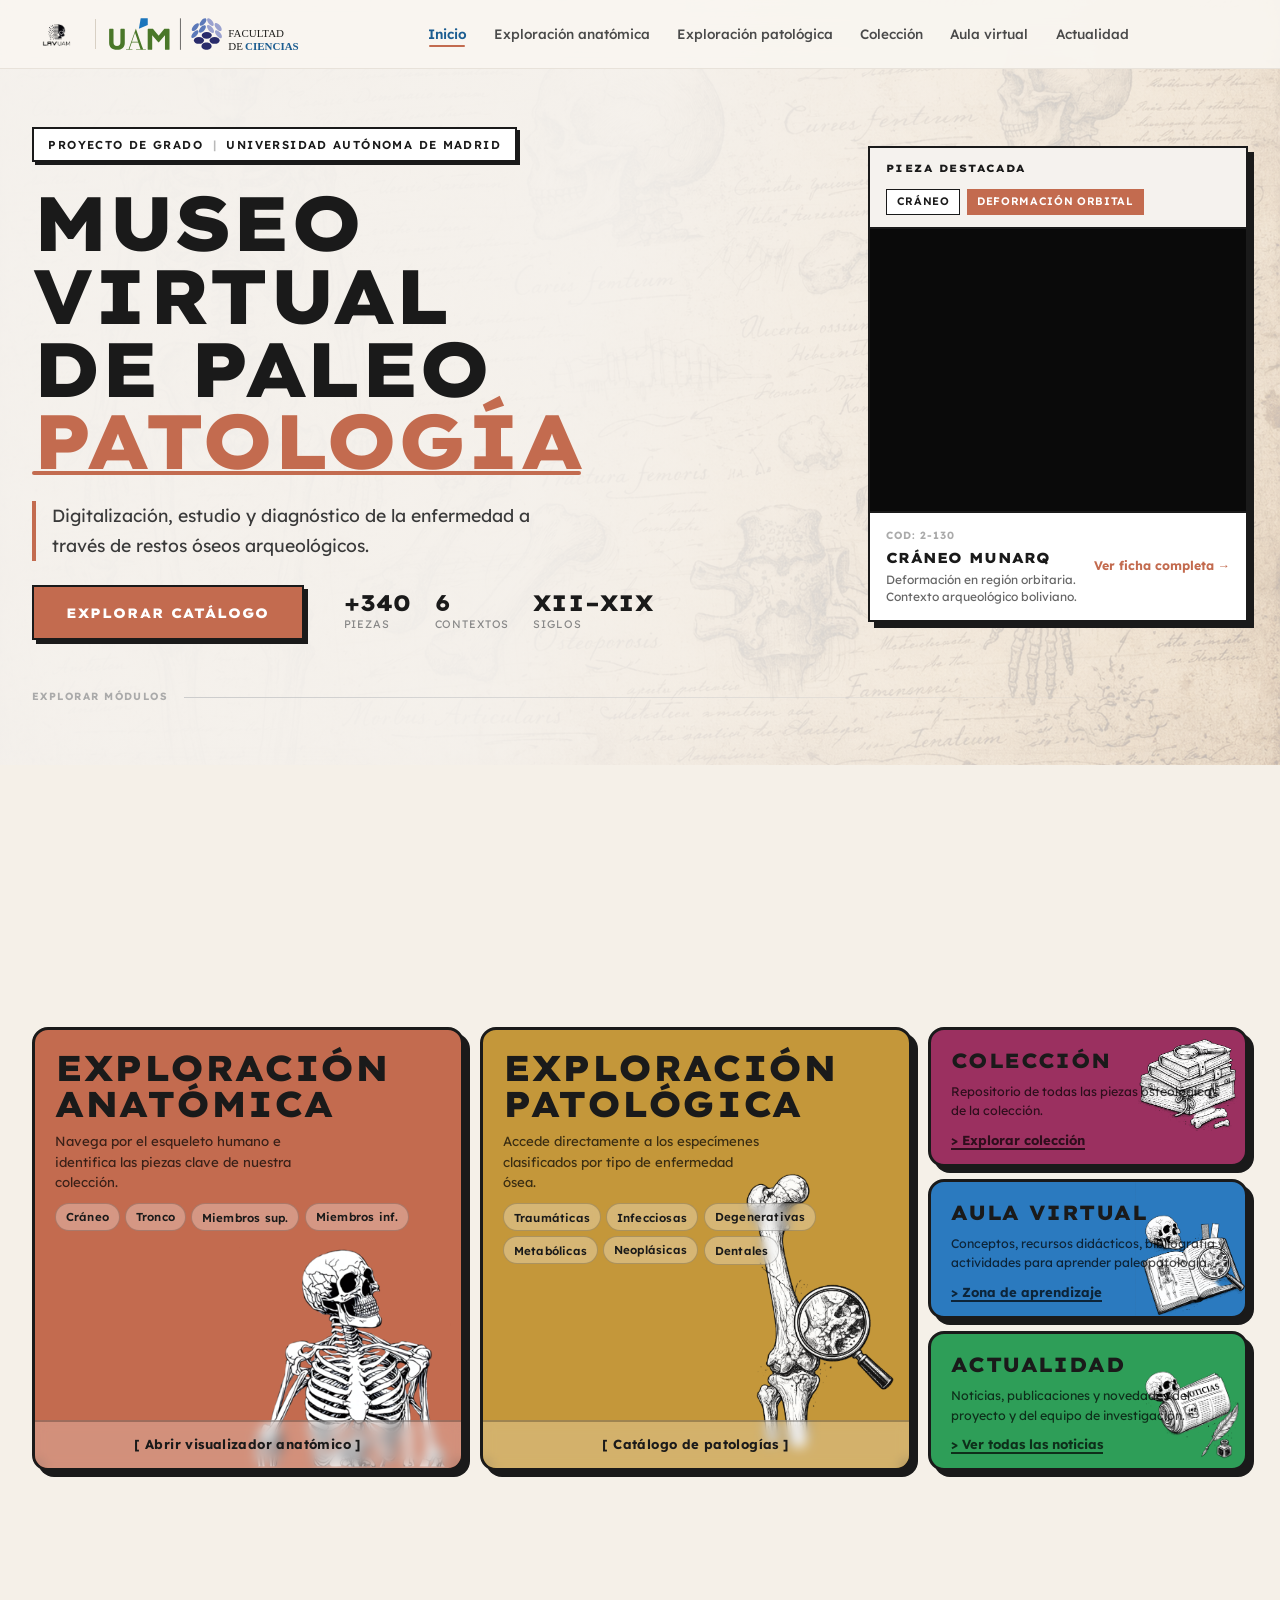
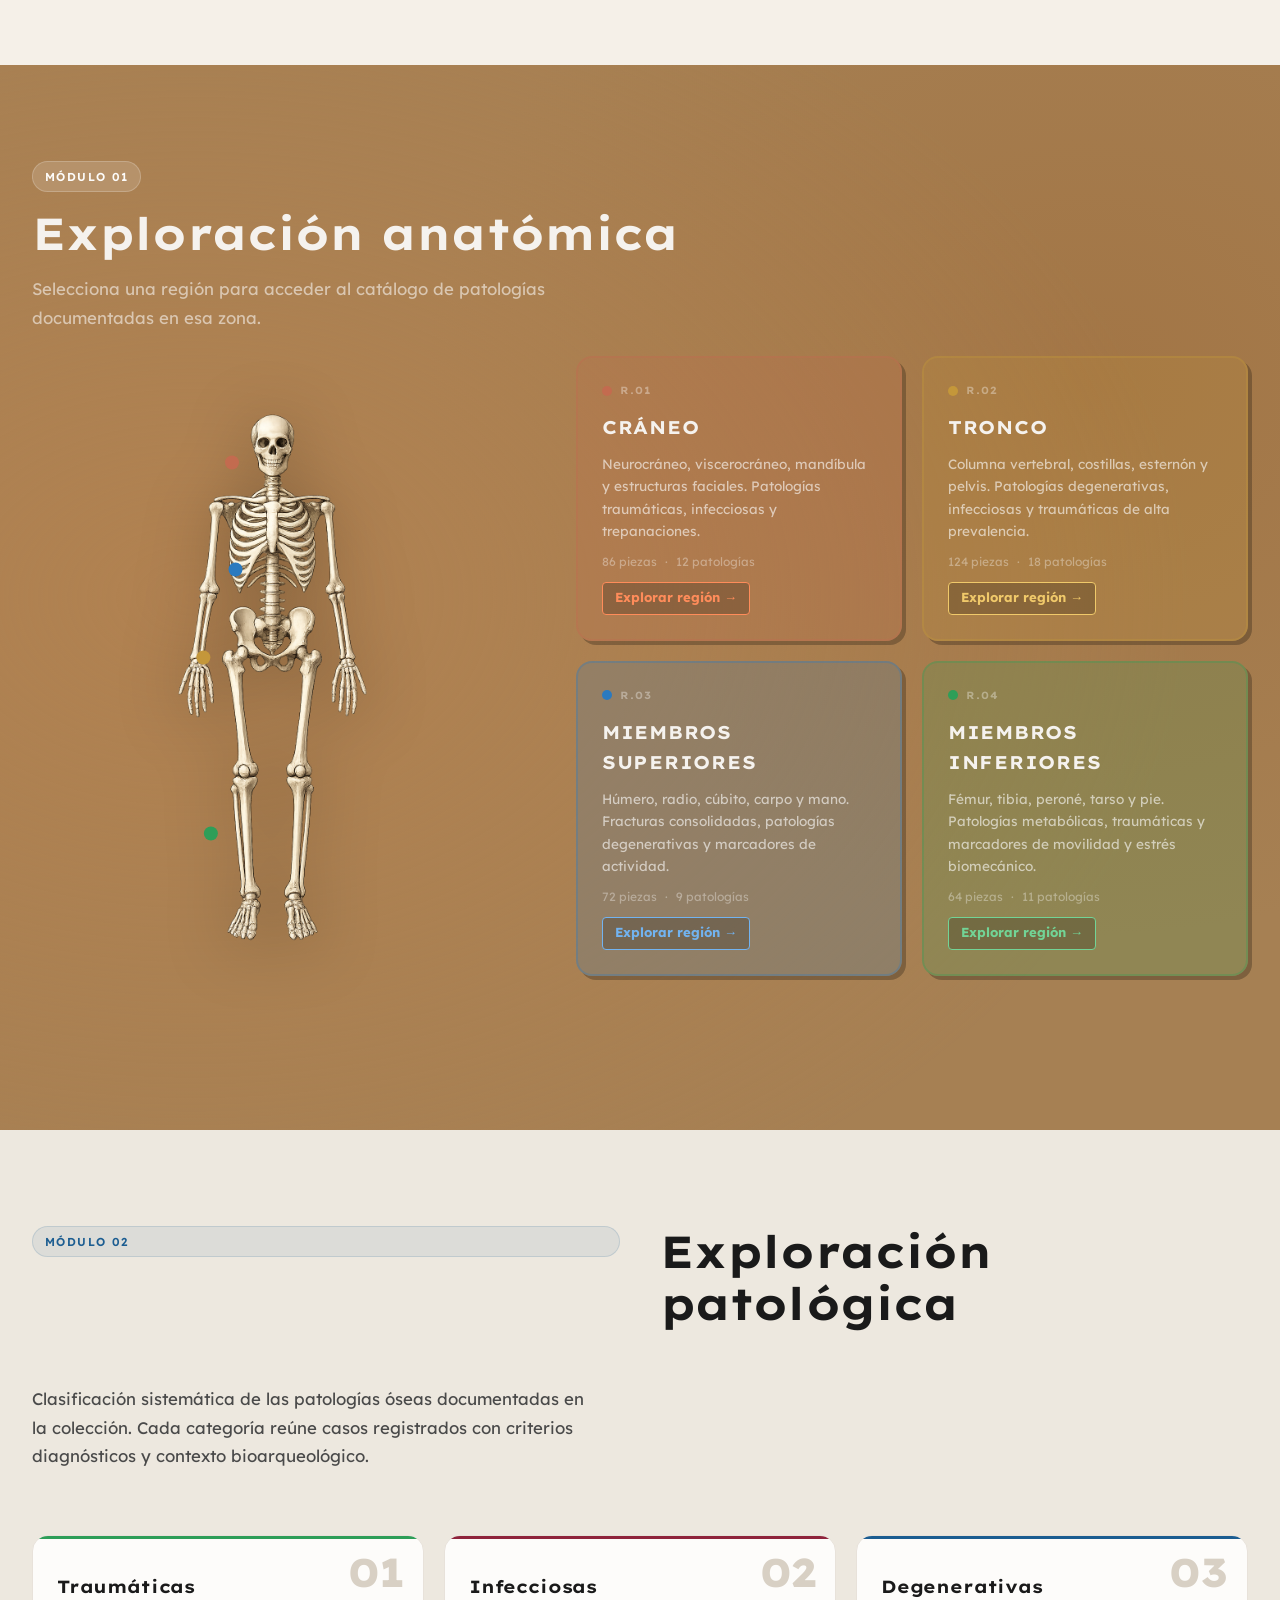
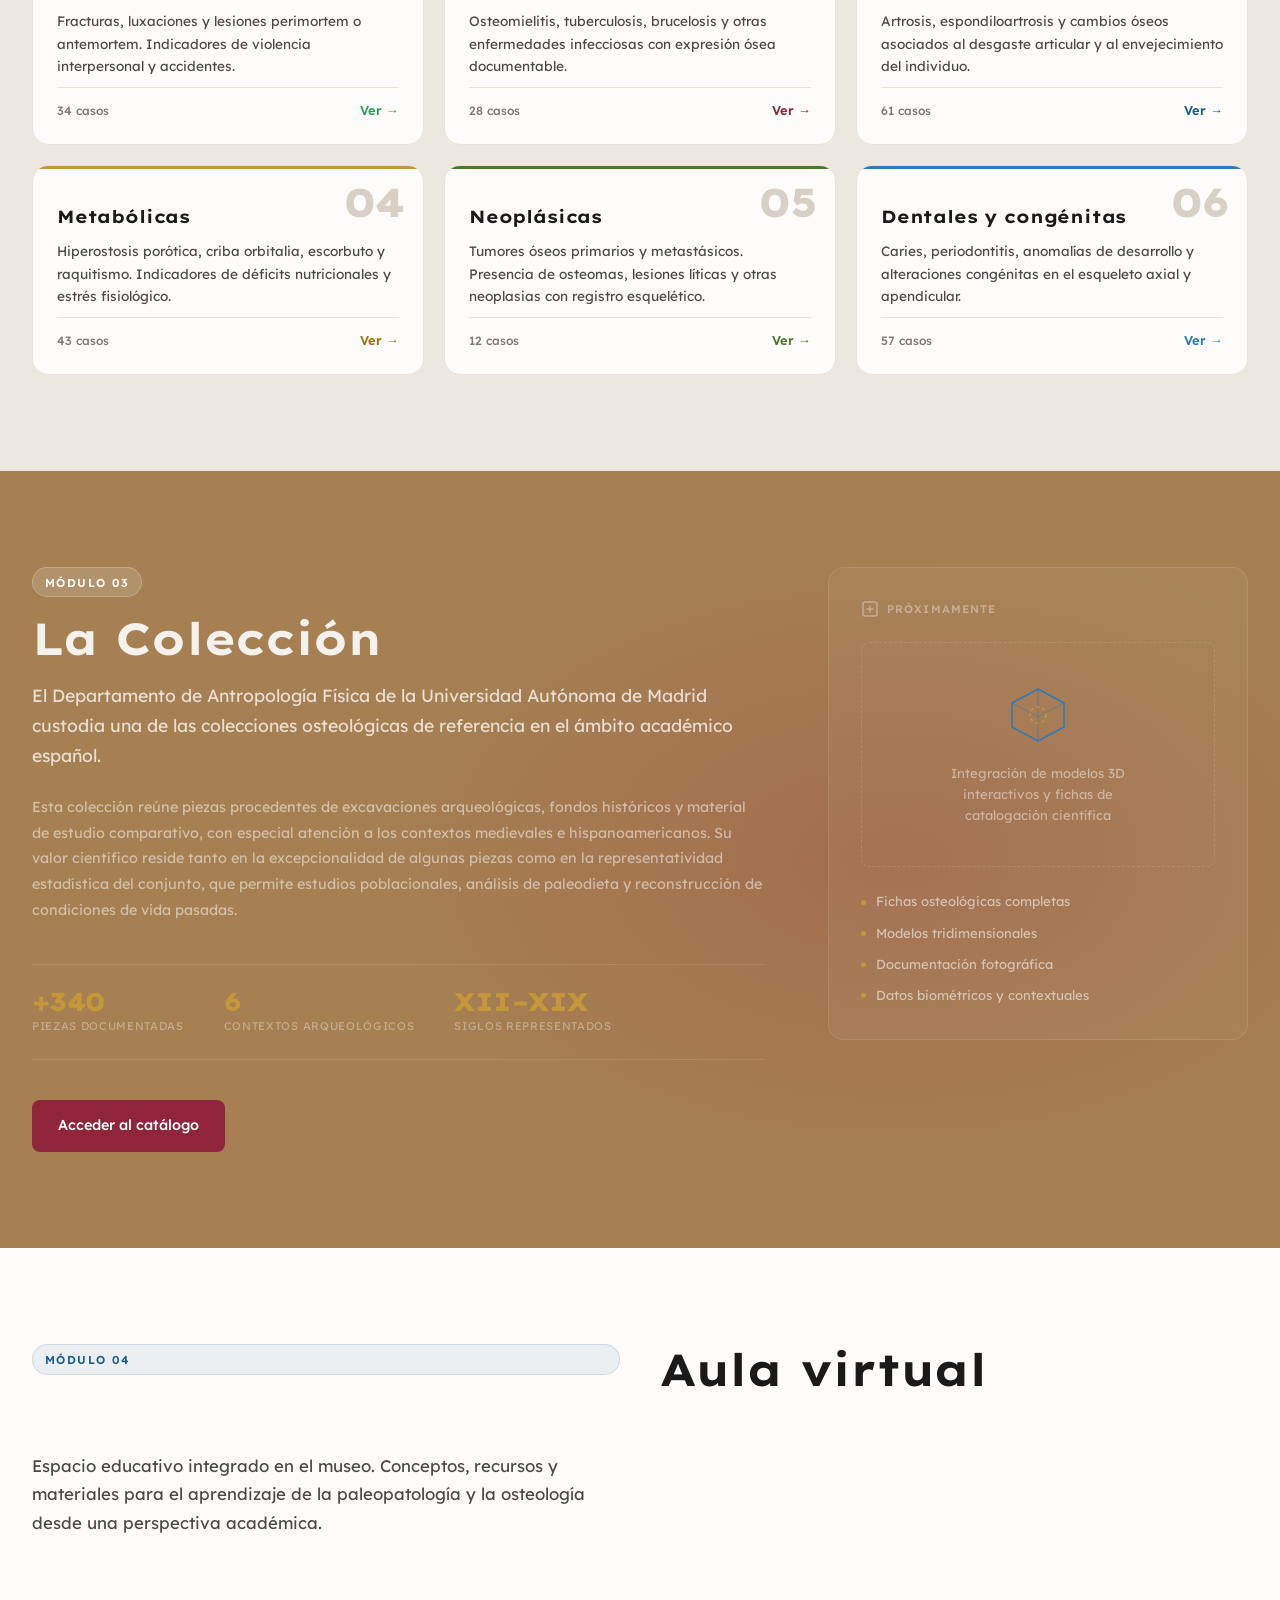
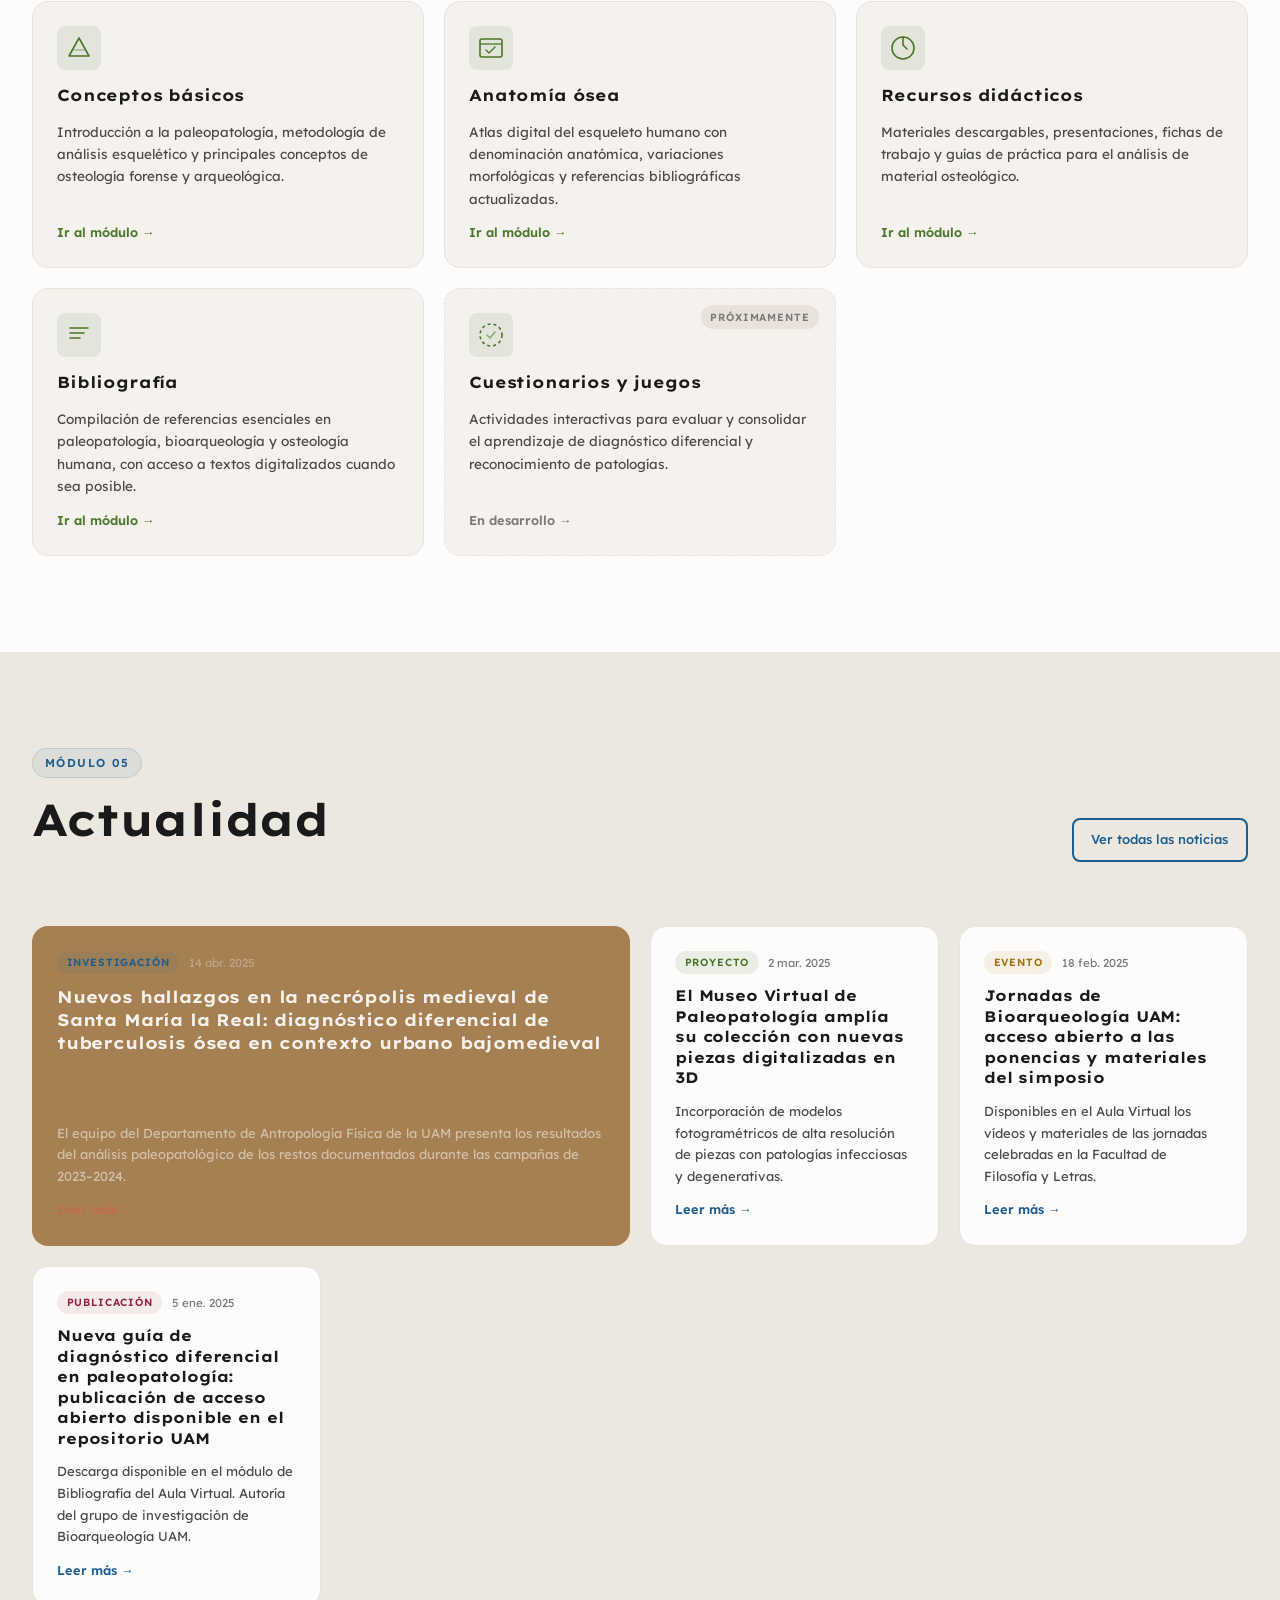
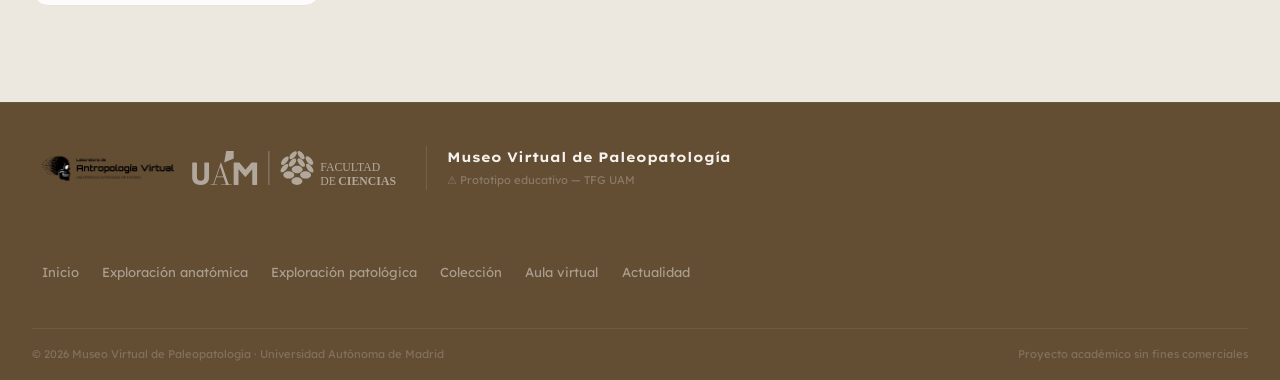
==== commit 20e544b4: "organización.js" ====
--- a/index.html
+++ b/index.html
@@ -615,7 +615,7 @@
 
     </div>
     <div class="footer-bottom">
-      <span>© 2025 Museo Virtual de Paleopatología · Universidad Autónoma de Madrid</span>
+      <span>© 2026 Museo Virtual de Paleopatología · Universidad Autónoma de Madrid</span>
       <span>Proyecto académico sin fines comerciales</span>
     </div>
   </footer>
--- a/styles.css
+++ b/styles.css
@@ -261,14 +261,14 @@
 
 .uam-logo-img {
   height: 40px;
-  max-width: 220px;
+  max-width: 200px;
   width: auto;
   display: block;
 }
 
 .lav-logo-img {
   height: 40px;
-  max-width: 140px;
+  max-width: 200px;
   width: auto;
   display: block;
 }
@@ -1492,7 +1492,7 @@
 }
 
 .footer-lav-img {
-  height: 44px;
+  height: 50px;
   width: auto;
   display: block;
 }
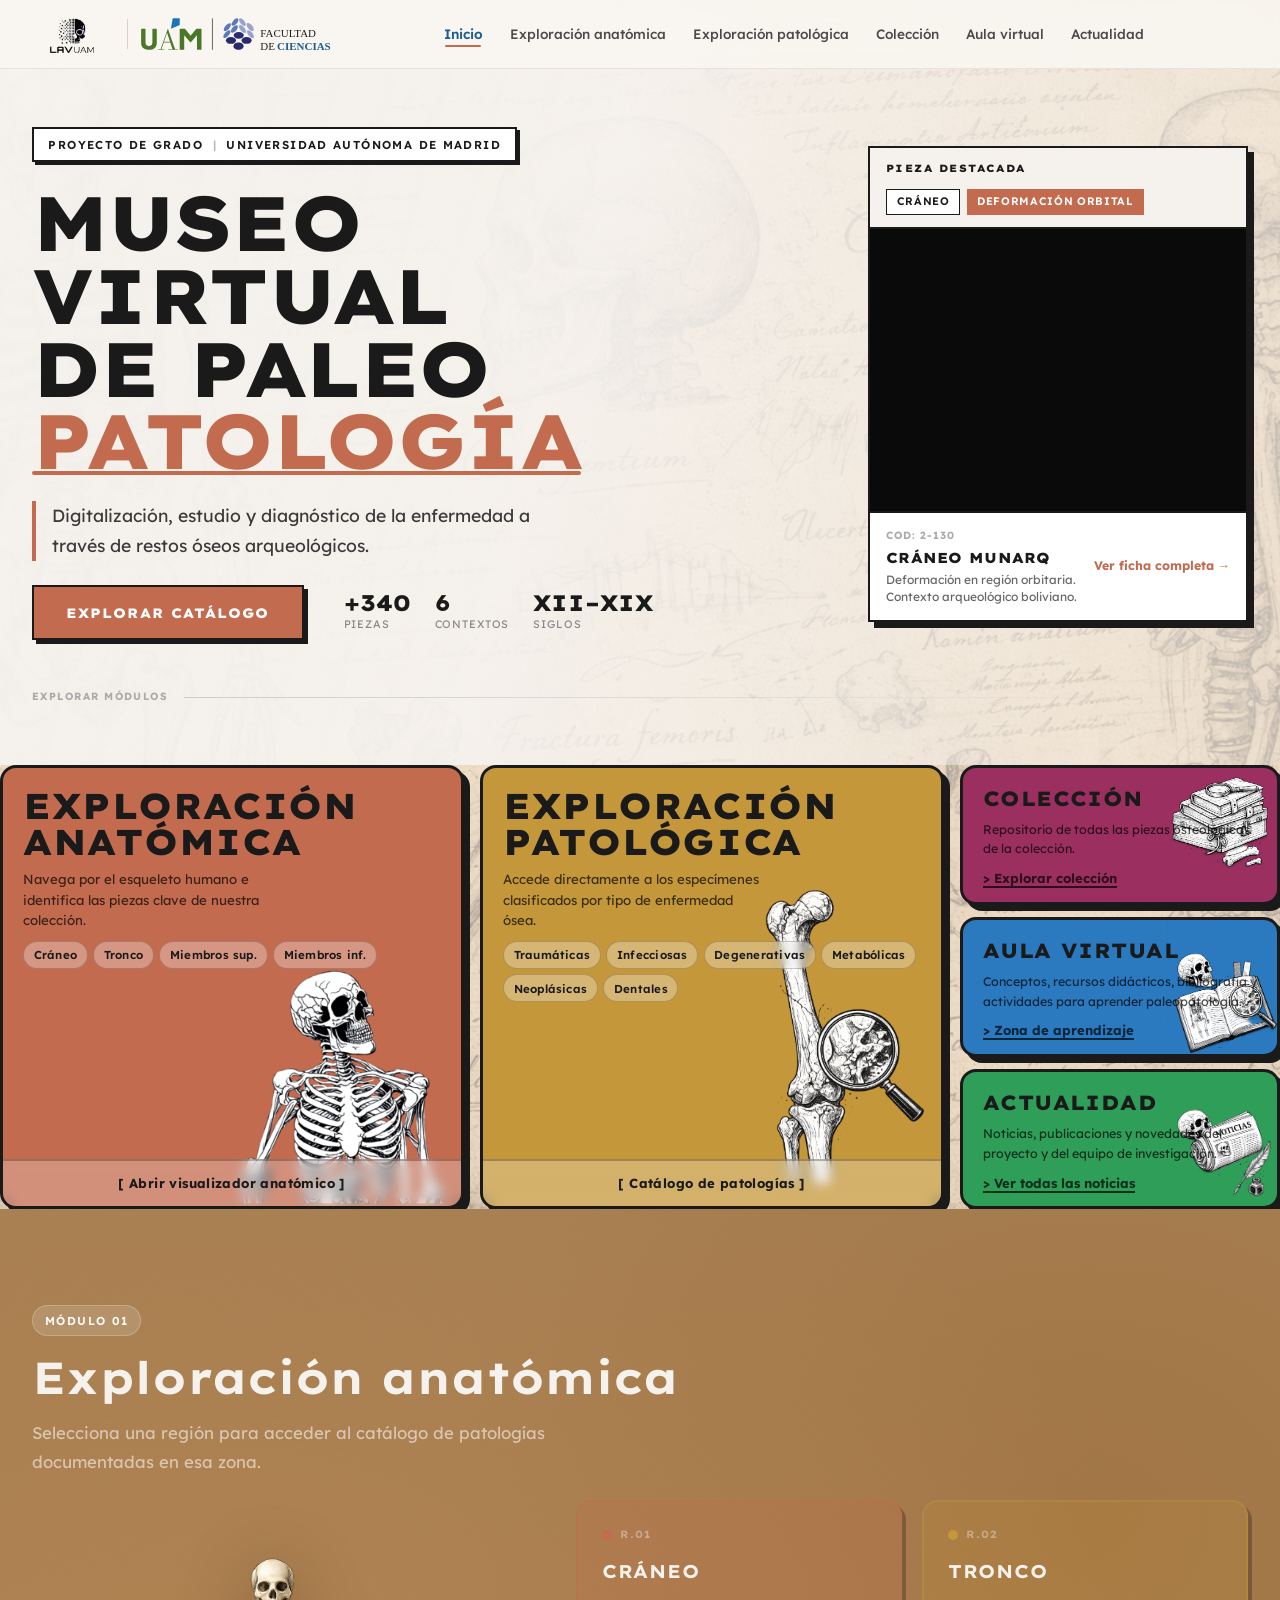
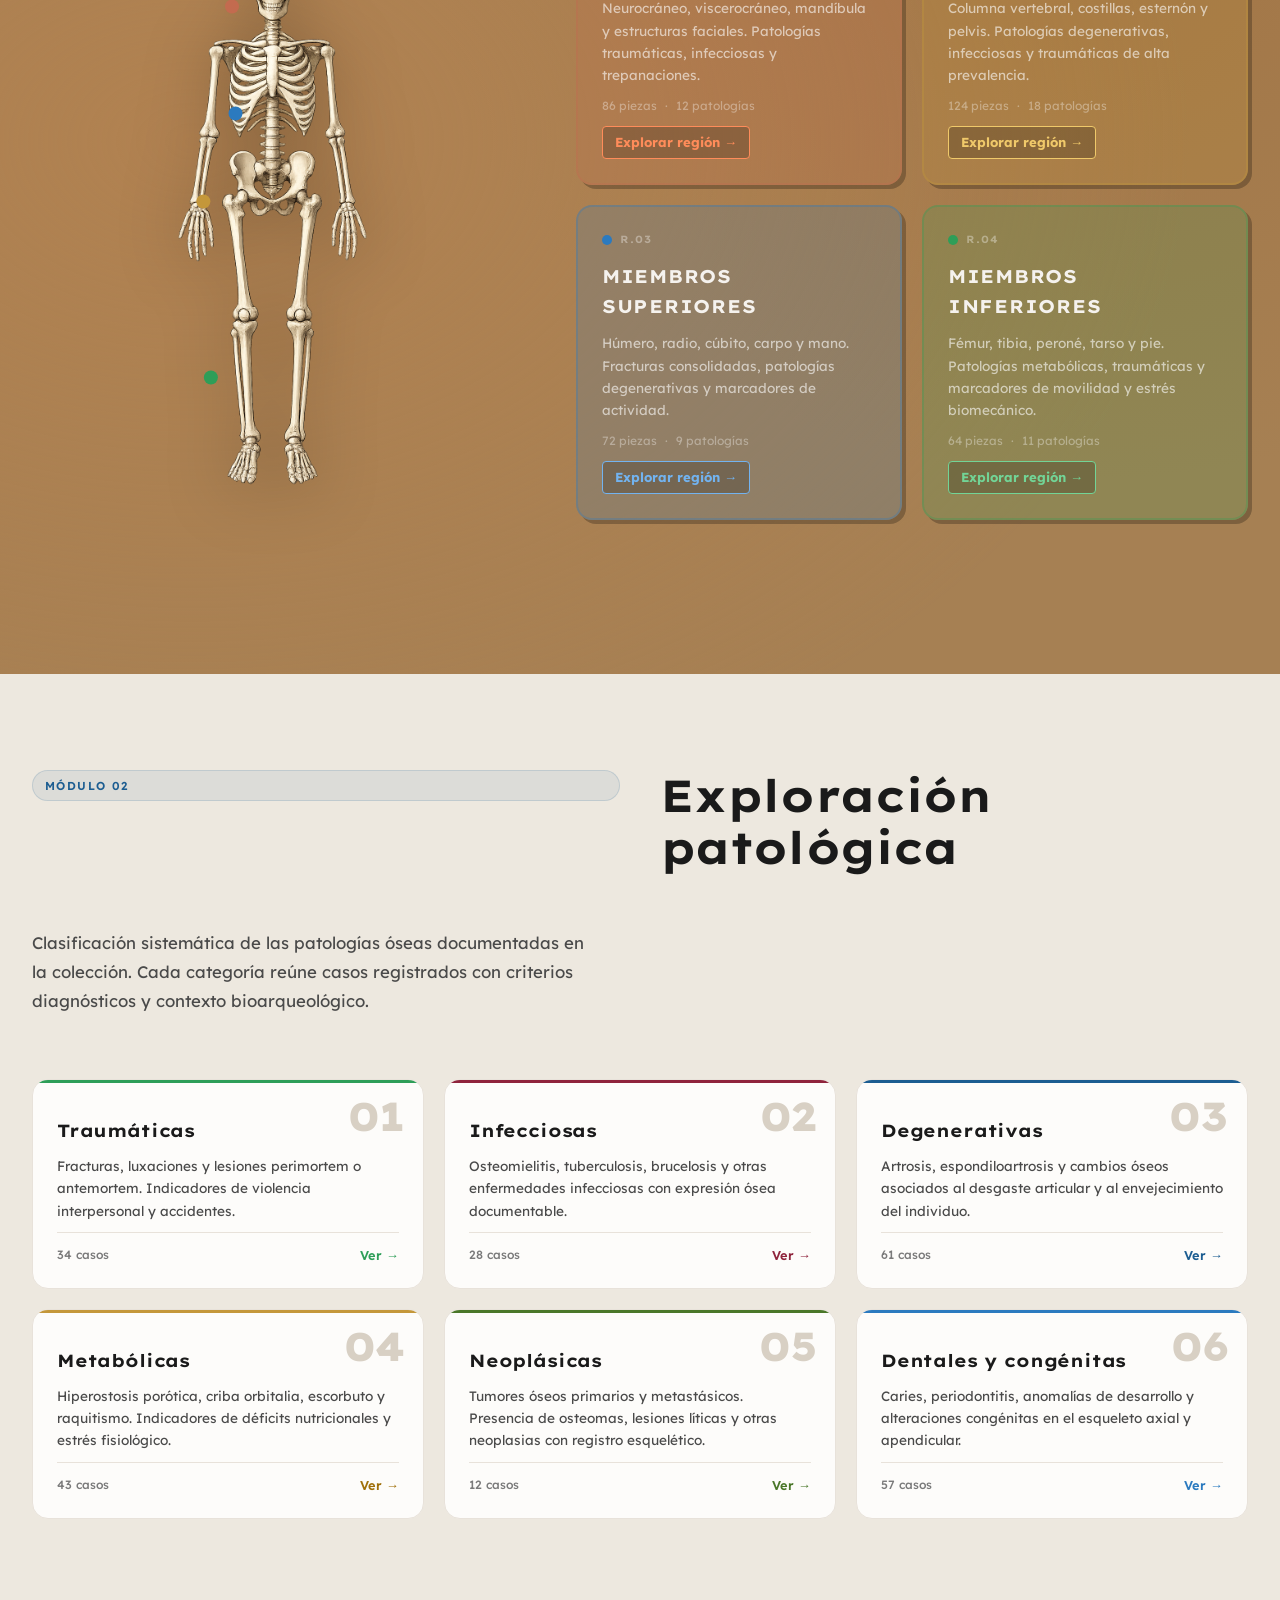
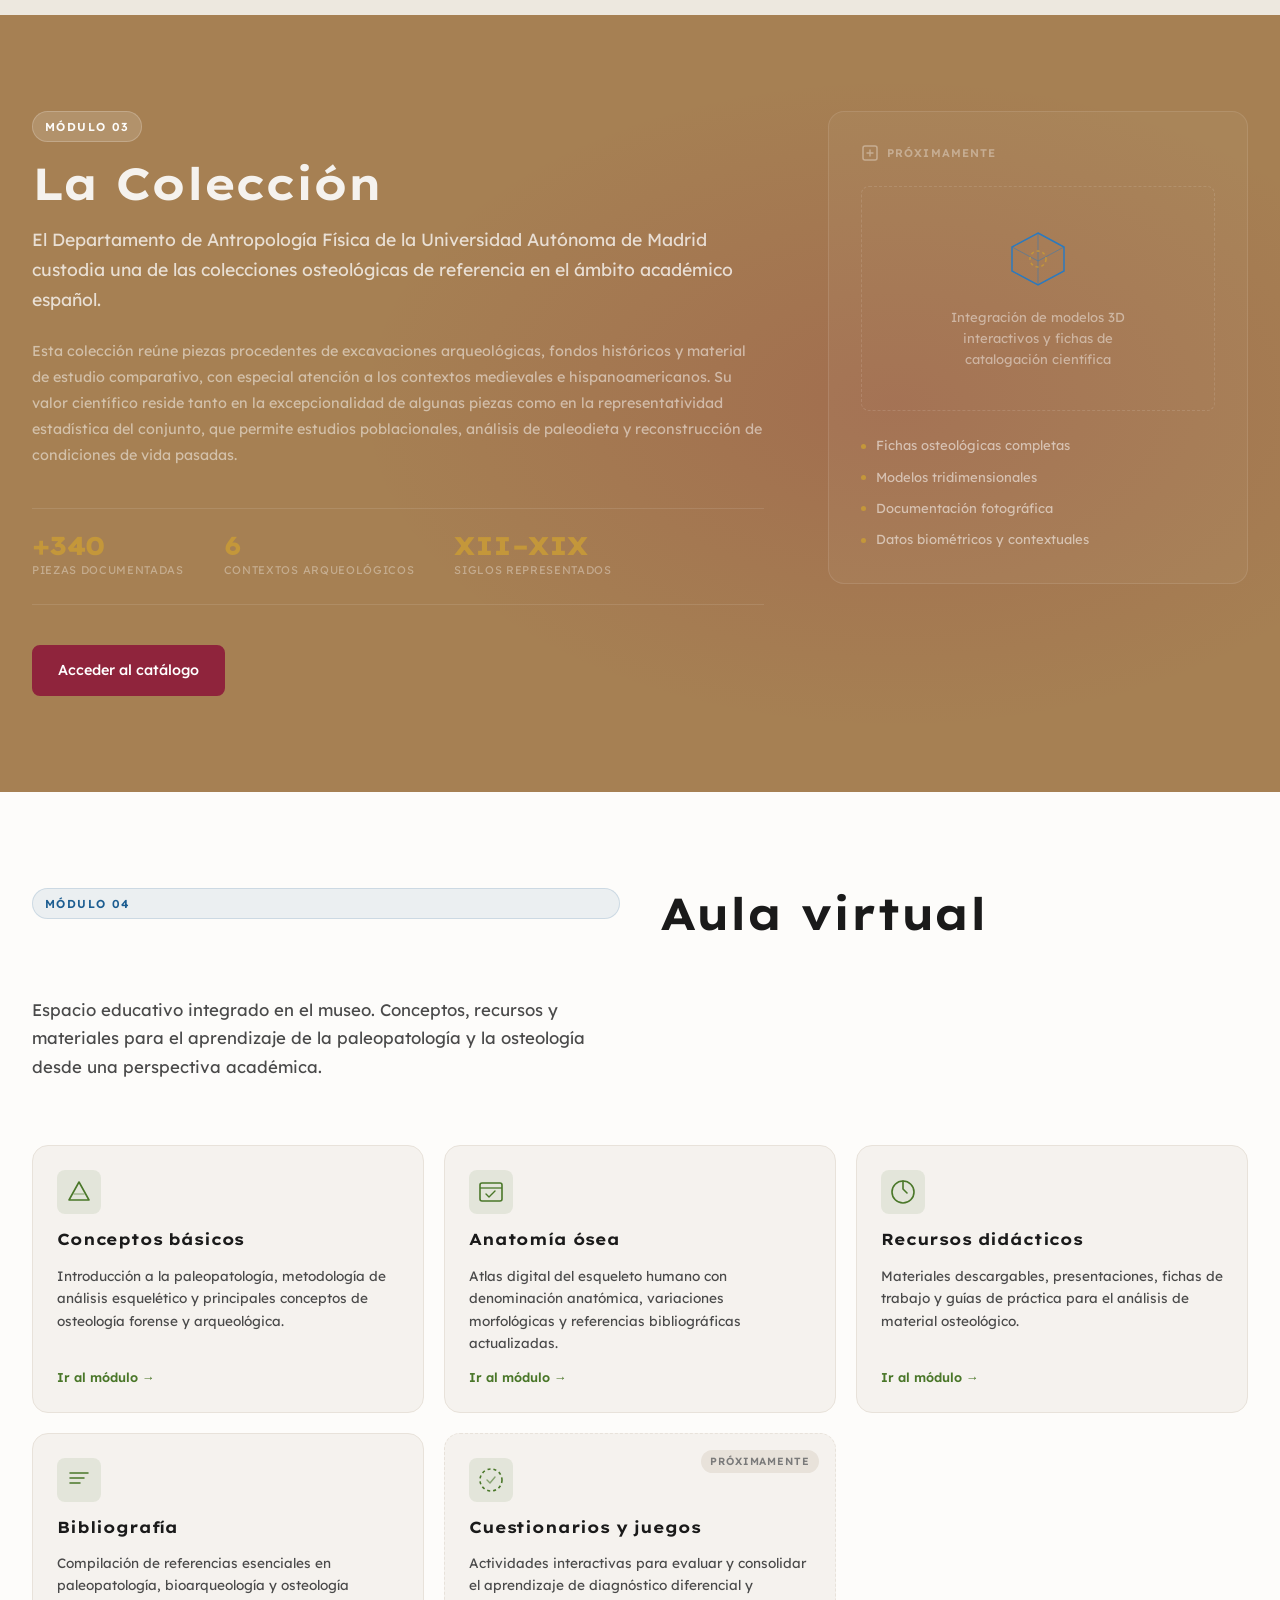
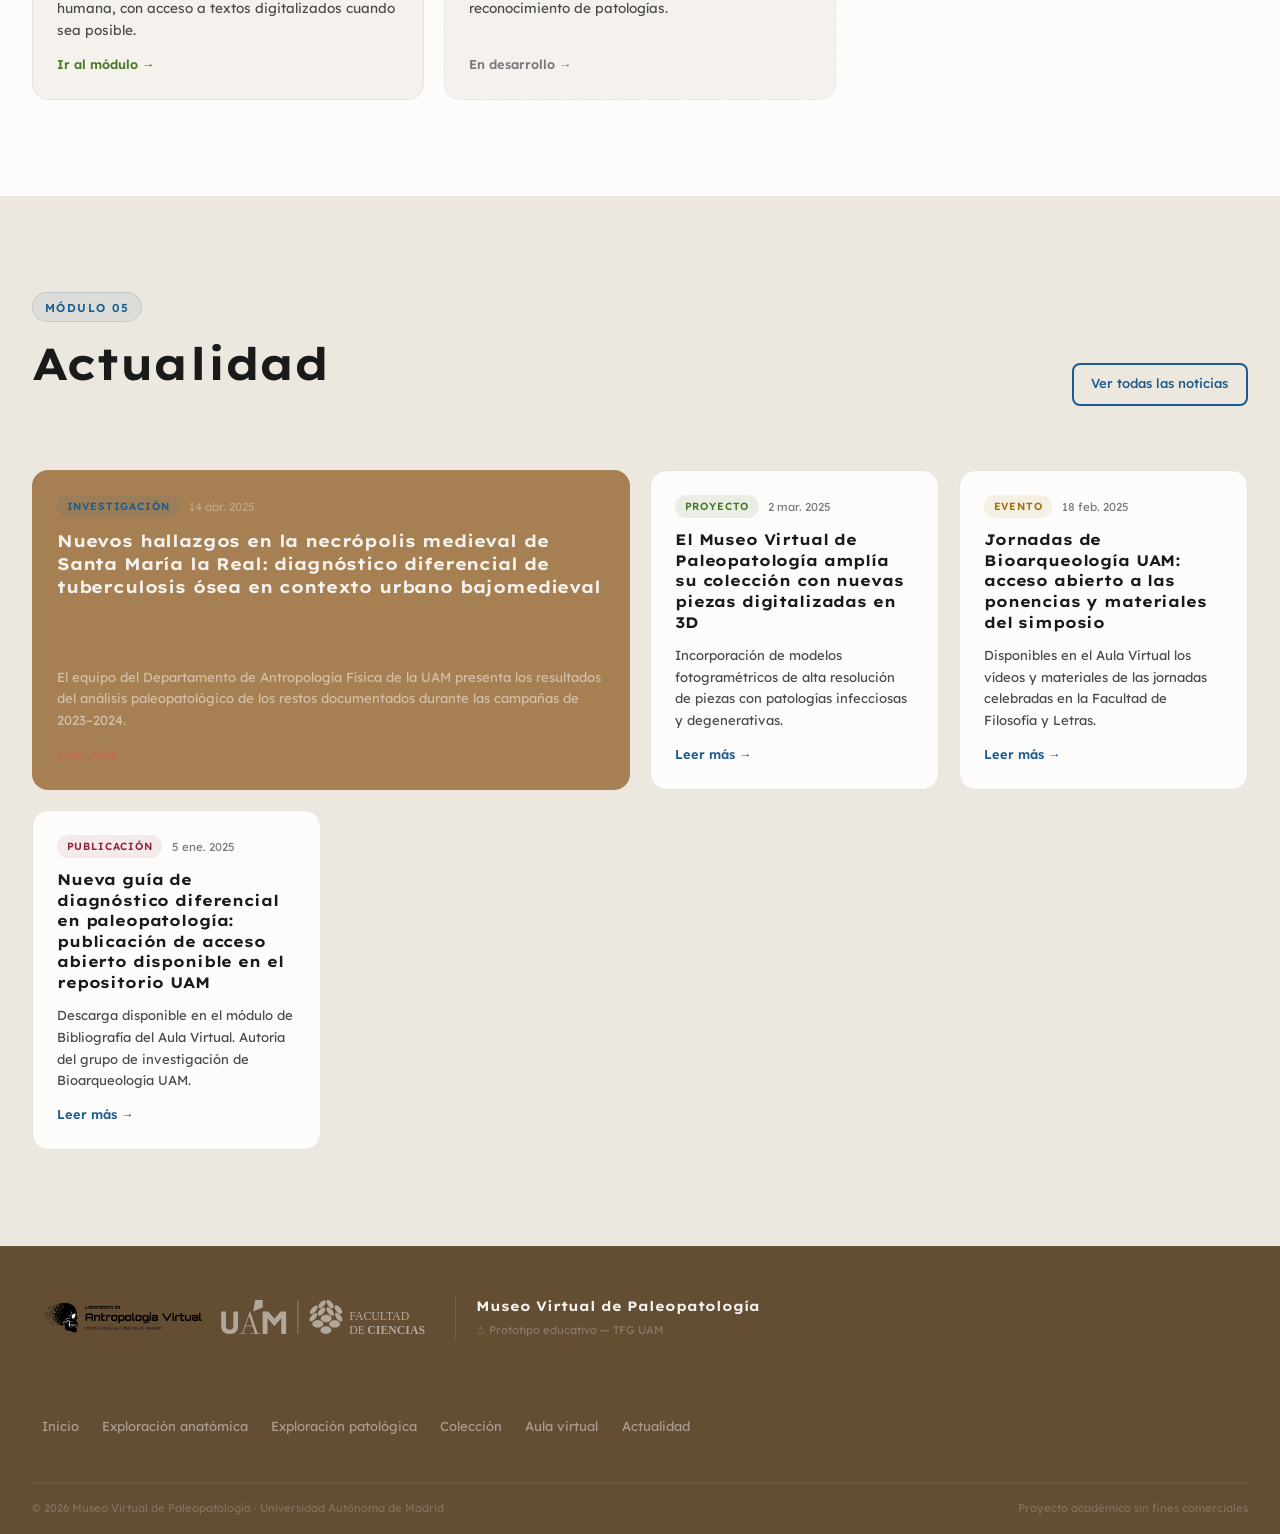
==== commit 174aa201: "unión hero y módulos" ====
--- a/index.html
+++ b/index.html
@@ -54,154 +54,155 @@
     <!-- ============================================================
          HERO PRINCIPAL
     ============================================================ -->
-    <section class="hero-principal" id="hero">
-      <div class="hero-overlay"></div>
-      <div class="hero-bg">
-        <img src="assets/img/fondo_hero.png" alt="" class="hero-bg-img" aria-hidden="true" />
-      </div>
-
-      <div class="hero-inner">
-
-        <div class="hero-left">
-          <div class="hero-tag">
-            <span>Proyecto de Grado</span>
-            <span class="hero-tag-divider">|</span>
-            <span>Universidad Autónoma de Madrid</span>
-          </div>
-          <h1 class="hero-h1">MUSEO VIRTUAL<br>DE PALEO<span class="hero-h1-accent">PATOLOGÍA</span></h1>
-          <p class="hero-sub">Digitalización, estudio y diagnóstico de la enfermedad a través de restos óseos arqueológicos.</p>
-          <div class="hero-actions">
-            <a href="#inicio" class="hero-btn">EXPLORAR CATÁLOGO</a>
-            <div class="hero-stats">
-              <div class="hero-stat">
-                <span class="hero-stat-num">+340</span>
-                <span class="hero-stat-label">Piezas</span>
-              </div>
-              <div class="hero-stat">
-                <span class="hero-stat-num">6</span>
-                <span class="hero-stat-label">Contextos</span>
-              </div>
-              <div class="hero-stat">
-                <span class="hero-stat-num">XII–XIX</span>
-                <span class="hero-stat-label">Siglos</span>
-              </div>
-            </div>
-          </div>
-        </div>
-
-        <div class="hero-right">
-          <div class="hero-pieza">
-            <div class="hero-pieza-header">
-              <span class="hero-pieza-label">PIEZA DESTACADA</span>
-              <div class="hero-pieza-tags">
-                <span class="hero-pieza-tag">Cráneo</span>
-                <span class="hero-pieza-tag hero-pieza-tag--pato">Deformación orbital</span>
-              </div>
-            </div>
-            <div class="hero-pieza-visor">
-              <iframe
-                title="CRÁNEO MUNARQ COD: 2-130"
-                frameborder="0"
-                allowfullscreen
-                mozallowfullscreen="true"
-                webkitallowfullscreen="true"
-                allow="autoplay; fullscreen; xr-spatial-tracking"
-                xr-spatial-tracking
-                execution-while-out-of-viewport
-                execution-while-not-rendered
-                web-share
-                src="https://sketchfab.com/models/c703db8b02674039a9353a5e76982705/embed?autospin=1&autostart=1&transparent=1">
-              </iframe>
-            </div>
-            <div class="hero-pieza-footer">
-              <div class="hero-pieza-info">
-                <span class="hero-pieza-cod">COD: 2-130</span>
-                <span class="hero-pieza-nombre">Cráneo MUNARQ</span>
-                <span class="hero-pieza-desc">Deformación en región orbitaria. Contexto arqueológico boliviano.</span>
-              </div>
-              <a href="#coleccion" class="hero-pieza-link">Ver ficha completa →</a>
-            </div>
-          </div>
-        </div>
-
-      </div>
-
-      <div class="hero-scroll-hint">
-        <span>EXPLORAR MÓDULOS</span>
-        <div class="hero-scroll-line"></div>
-      </div>
-    </section>
-
-    <!-- ============================================================
-         MÓDULOS DE INICIO
-    ============================================================ -->
-    <section class="hero-modulos" id="inicio">
-      <div class="hero-modulos-inner">
-
-        <!-- Columna 1: Exploración anatómica -->
-        <article class="hmod-card hmod-card--anatomica">
-          <div class="hmod-body">
-            <h2 class="hmod-title">Exploración<br>anatómica</h2>
-            <p class="hmod-sub">Navega por el esqueleto humano e identifica las piezas clave de nuestra colección.</p>
-            <div class="hmod-tags">
-              <a href="region.html?region=craneo" class="hmod-tag">Cráneo</a>
-              <a href="region.html?region=tronco" class="hmod-tag">Tronco</a>
-              <a href="region.html?region=superiores" class="hmod-tag">Miembros sup.</a>
-              <a href="region.html?region=inferiores" class="hmod-tag">Miembros inf.</a>
-            </div>
-          </div>
-          <a href="#anatomica" class="hmod-btn">[ Abrir visualizador anatómico ]</a>
-        </article>
-
-        <!-- Columna 2: Exploración patológica -->
-        <article class="hmod-card hmod-card--patologica">
-          <div class="hmod-body">
-            <h2 class="hmod-title">Exploración<br>patológica</h2>
-            <p class="hmod-sub">Accede directamente a los especímenes clasificados por tipo de enfermedad ósea.</p>
-            <div class="hmod-tags">
-              <a href="#patologica" class="hmod-tag">Traumáticas</a>
-              <a href="#patologica" class="hmod-tag">Infecciosas</a>
-              <a href="#patologica" class="hmod-tag">Degenerativas</a>
-              <a href="#patologica" class="hmod-tag">Metabólicas</a>
-              <a href="#patologica" class="hmod-tag">Neoplásicas</a>
-              <a href="#patologica" class="hmod-tag">Dentales</a>
-            </div>
-          </div>
-          <a href="#patologica" class="hmod-btn">[ Catálogo de patologías ]</a>
-        </article>
-
-        <!-- Columna 3: Colección, Aula virtual y Actualidad -->
-        <div class="hmod-col-small">
-
-          <article class="hmod-card hmod-card--coleccion">
+    <div class="hero-wrapper">
+      <section class="hero-principal" id="hero">
+        <div class="hero-overlay"></div>
+        <div class="hero-bg">
+          <img src="assets/img/fondo_hero.png" alt="" class="hero-bg-img" aria-hidden="true" />
+        </div>
+
+        <div class="hero-inner">
+
+          <div class="hero-left">
+            <div class="hero-tag">
+              <span>Proyecto de Grado</span>
+              <span class="hero-tag-divider">|</span>
+              <span>Universidad Autónoma de Madrid</span>
+            </div>
+            <h1 class="hero-h1">MUSEO VIRTUAL<br>DE PALEO<span class="hero-h1-accent">PATOLOGÍA</span></h1>
+            <p class="hero-sub">Digitalización, estudio y diagnóstico de la enfermedad a través de restos óseos arqueológicos.</p>
+            <div class="hero-actions">
+              <a href="#inicio" class="hero-btn">EXPLORAR CATÁLOGO</a>
+              <div class="hero-stats">
+                <div class="hero-stat">
+                  <span class="hero-stat-num">+340</span>
+                  <span class="hero-stat-label">Piezas</span>
+                </div>
+                <div class="hero-stat">
+                  <span class="hero-stat-num">6</span>
+                  <span class="hero-stat-label">Contextos</span>
+                </div>
+                <div class="hero-stat">
+                  <span class="hero-stat-num">XII–XIX</span>
+                  <span class="hero-stat-label">Siglos</span>
+                </div>
+              </div>
+            </div>
+          </div>
+
+          <div class="hero-right">
+            <div class="hero-pieza">
+              <div class="hero-pieza-header">
+                <span class="hero-pieza-label">PIEZA DESTACADA</span>
+                <div class="hero-pieza-tags">
+                  <span class="hero-pieza-tag">Cráneo</span>
+                  <span class="hero-pieza-tag hero-pieza-tag--pato">Deformación orbital</span>
+                </div>
+              </div>
+              <div class="hero-pieza-visor">
+                <iframe
+                  title="CRÁNEO MUNARQ COD: 2-130"
+                  frameborder="0"
+                  allowfullscreen
+                  mozallowfullscreen="true"
+                  webkitallowfullscreen="true"
+                  allow="autoplay; fullscreen; xr-spatial-tracking"
+                  xr-spatial-tracking
+                  execution-while-out-of-viewport
+                  execution-while-not-rendered
+                  web-share
+                  src="https://sketchfab.com/models/c703db8b02674039a9353a5e76982705/embed?autospin=1&autostart=1&transparent=1">
+                </iframe>
+              </div>
+              <div class="hero-pieza-footer">
+                <div class="hero-pieza-info">
+                  <span class="hero-pieza-cod">COD: 2-130</span>
+                  <span class="hero-pieza-nombre">Cráneo MUNARQ</span>
+                  <span class="hero-pieza-desc">Deformación en región orbitaria. Contexto arqueológico boliviano.</span>
+                </div>
+                <a href="#coleccion" class="hero-pieza-link">Ver ficha completa →</a>
+              </div>
+            </div>
+          </div>
+
+        </div>
+
+        <div class="hero-scroll-hint">
+          <span>EXPLORAR MÓDULOS</span>
+          <div class="hero-scroll-line"></div>
+        </div>
+      </section>
+
+      <!-- ============================================================
+          MÓDULOS DE INICIO
+      ============================================================ -->
+      <section class="hero-modulos" id="inicio">
+        <div class="hero-modulos-inner">
+
+          <!-- Columna 1: Exploración anatómica -->
+          <article class="hmod-card hmod-card--anatomica">
             <div class="hmod-body">
-              <h2 class="hmod-title-sm">Colección</h2>
-              <p class="hmod-sub-sm">Repositorio de todas las piezas osteológicas de la colección.</p>
-              <a href="coleccion.html" class="hmod-link-sm">&gt; Explorar colección</a>
-            </div>
-          </article>
-
-          <article class="hmod-card hmod-card--aula">
+              <h2 class="hmod-title">Exploración<br>anatómica</h2>
+              <p class="hmod-sub">Navega por el esqueleto humano e identifica las piezas clave de nuestra colección.</p>
+              <div class="hmod-tags">
+                <a href="region.html?region=craneo" class="hmod-tag">Cráneo</a>
+                <a href="region.html?region=tronco" class="hmod-tag">Tronco</a>
+                <a href="region.html?region=superiores" class="hmod-tag">Miembros sup.</a>
+                <a href="region.html?region=inferiores" class="hmod-tag">Miembros inf.</a>
+              </div>
+            </div>
+            <a href="#anatomica" class="hmod-btn">[ Abrir visualizador anatómico ]</a>
+          </article>
+
+          <!-- Columna 2: Exploración patológica -->
+          <article class="hmod-card hmod-card--patologica">
             <div class="hmod-body">
-              <h2 class="hmod-title-sm">Aula virtual</h2>
-              <p class="hmod-sub-sm">Conceptos, recursos didácticos, bibliografía y actividades para aprender paleopatología.</p>
-              <a href="#aula" class="hmod-link-sm">&gt; Zona de aprendizaje</a>
-            </div>
-          </article>
-
-          <article class="hmod-card hmod-card--actualidad">
-            <div class="hmod-body">
-              <h2 class="hmod-title-sm">Actualidad</h2>
-              <p class="hmod-sub-sm">Noticias, publicaciones y novedades del proyecto y del equipo de investigación.</p>
-              <a href="#actualidad" class="hmod-link-sm">&gt; Ver todas las noticias</a>
-            </div>
-          </article>
-
-        </div>
-
-      </div>
-    </section>
-
+              <h2 class="hmod-title">Exploración<br>patológica</h2>
+              <p class="hmod-sub">Accede directamente a los especímenes clasificados por tipo de enfermedad ósea.</p>
+              <div class="hmod-tags">
+                <a href="#patologica" class="hmod-tag">Traumáticas</a>
+                <a href="#patologica" class="hmod-tag">Infecciosas</a>
+                <a href="#patologica" class="hmod-tag">Degenerativas</a>
+                <a href="#patologica" class="hmod-tag">Metabólicas</a>
+                <a href="#patologica" class="hmod-tag">Neoplásicas</a>
+                <a href="#patologica" class="hmod-tag">Dentales</a>
+              </div>
+            </div>
+            <a href="#patologica" class="hmod-btn">[ Catálogo de patologías ]</a>
+          </article>
+
+          <!-- Columna 3: Colección, Aula virtual y Actualidad -->
+          <div class="hmod-col-small">
+
+            <article class="hmod-card hmod-card--coleccion">
+              <div class="hmod-body">
+                <h2 class="hmod-title-sm">Colección</h2>
+                <p class="hmod-sub-sm">Repositorio de todas las piezas osteológicas de la colección.</p>
+                <a href="coleccion.html" class="hmod-link-sm">&gt; Explorar colección</a>
+              </div>
+            </article>
+
+            <article class="hmod-card hmod-card--aula">
+              <div class="hmod-body">
+                <h2 class="hmod-title-sm">Aula virtual</h2>
+                <p class="hmod-sub-sm">Conceptos, recursos didácticos, bibliografía y actividades para aprender paleopatología.</p>
+                <a href="#aula" class="hmod-link-sm">&gt; Zona de aprendizaje</a>
+              </div>
+            </article>
+
+            <article class="hmod-card hmod-card--actualidad">
+              <div class="hmod-body">
+                <h2 class="hmod-title-sm">Actualidad</h2>
+                <p class="hmod-sub-sm">Noticias, publicaciones y novedades del proyecto y del equipo de investigación.</p>
+                <a href="#actualidad" class="hmod-link-sm">&gt; Ver todas las noticias</a>
+              </div>
+            </article>
+
+          </div>
+
+        </div>
+      </section>
+    </div>
     <!-- ============================================================
          EXPLORACIÓN ANATÓMICA
     ============================================================ -->
--- a/styles.css
+++ b/styles.css
@@ -267,7 +267,7 @@
 }
 
 .lav-logo-img {
-  height: 40px;
+  height: 65px;
   max-width: 200px;
   width: auto;
   display: block;
@@ -361,6 +361,34 @@
 /* ─────────────────────────────────────────
    6. HERO PRINCIPAL
    ───────────────────────────────────────── */
+
+/* ── Contenedor compartido hero + módulos ── */
+.hero-wrapper {
+  position: relative;
+  overflow: hidden;
+}
+
+.hero-wrapper::before {
+  content:'';
+  position:absolute;
+  inset:0;
+  background-image: url('assets/img/fondo_hero.png');
+  background-size: cover;
+  background-position: center;
+  opacity: 0.35;
+  mix-blend-mode: multiply;
+  z-index: 0;
+  will-change: transform;
+  transform: translateY(var(--parallax-y, 0));
+  transition: none;
+}
+
+.hero-wrapper .hero-bg,
+.hero-wrapper.hero-bg-img {
+  display:none;
+}
+
+/* ── Hero principal ── */
 .hero-principal {
   position: relative;
   min-height: 85vh;
@@ -658,10 +686,15 @@
 /* ─────────────────────────────────────────
    7. HERO MÓDULOS (inicio)
    ───────────────────────────────────────── */
+.hero-principal,
 .hero-modulos {
-  background: #F5F0E8;
-  padding: calc(68px + 1.5rem) var(--gutter) 1.5rem;
-  min-height: 100vh;
+  background: transparent;
+  position: relative;
+  z-index:1;
+}
+
+ .hero-modulos {
+  padding: 2rem var (--gutter) var(--space-xl);
   display: flex;
   align-items: center;
 }
@@ -1492,7 +1525,7 @@
 }
 
 .footer-lav-img {
-  height: 50px;
+  height: 60px;
   width: auto;
   display: block;
 }
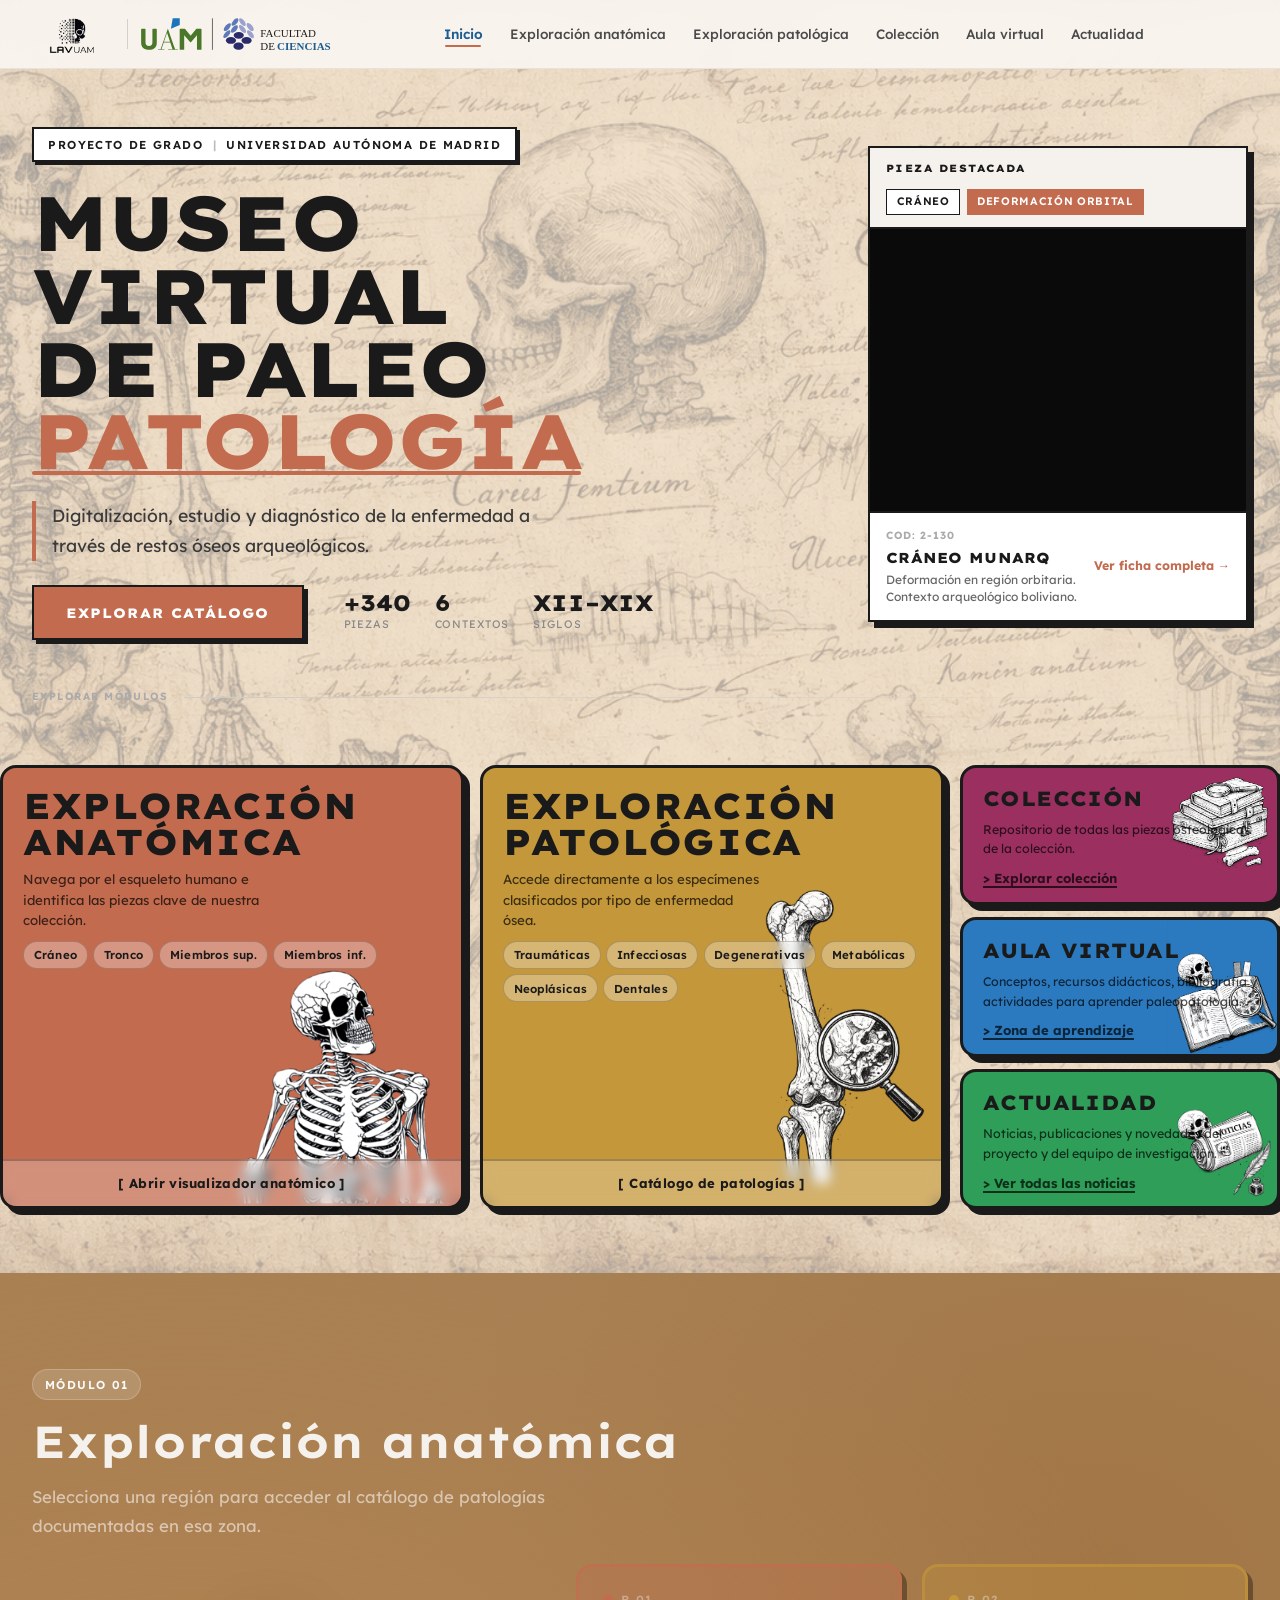
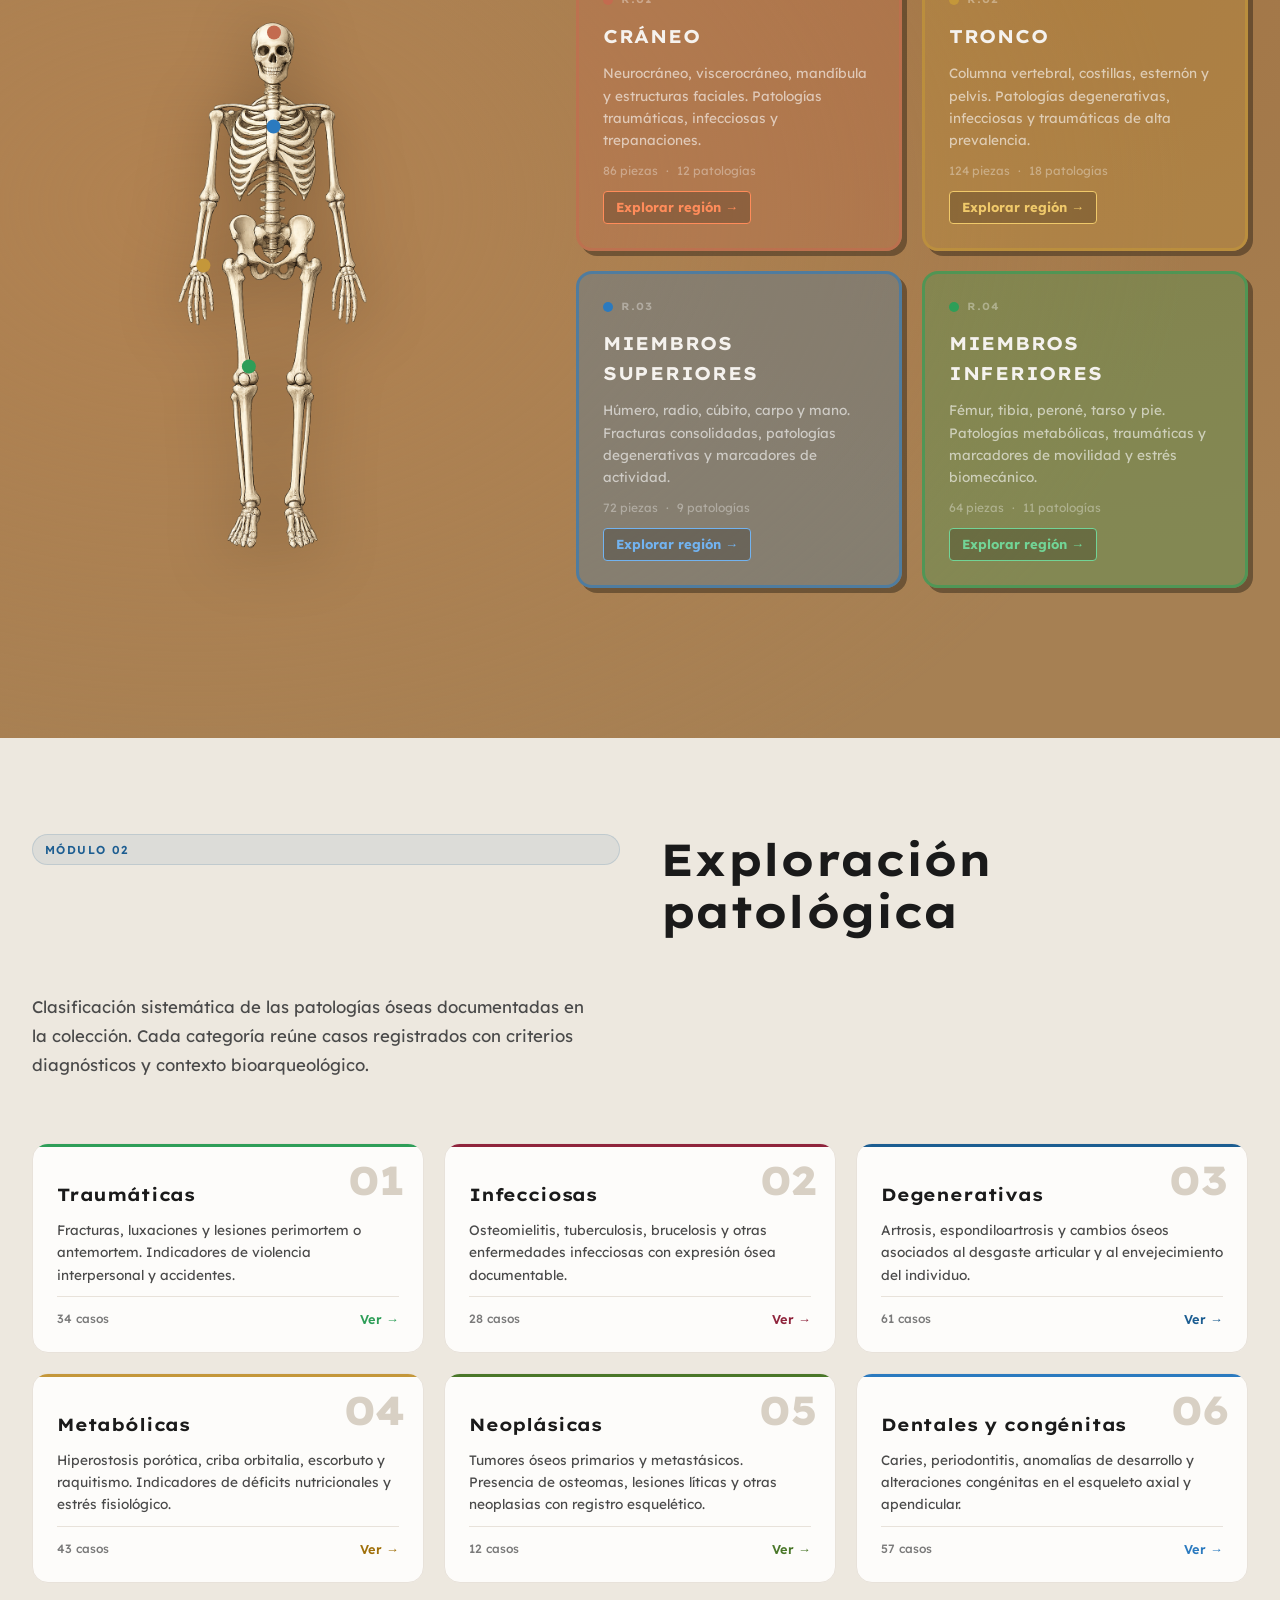
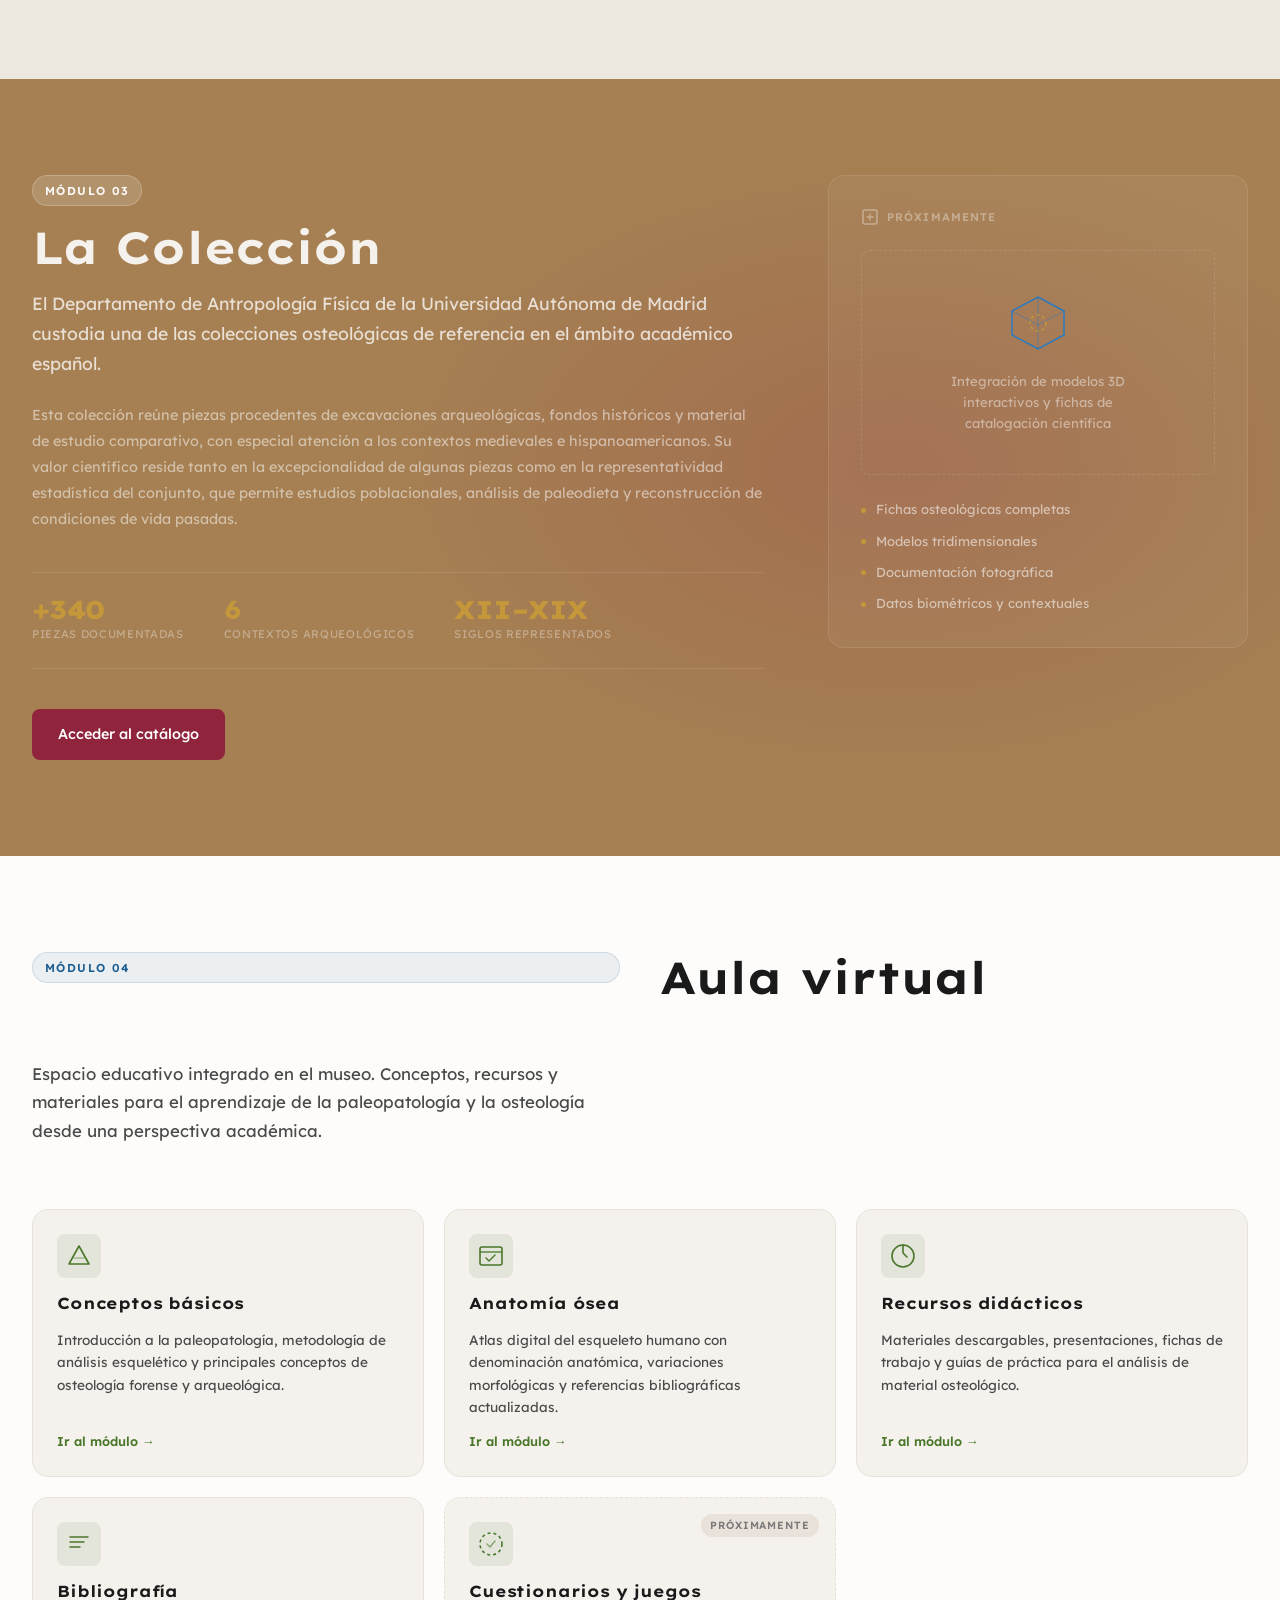
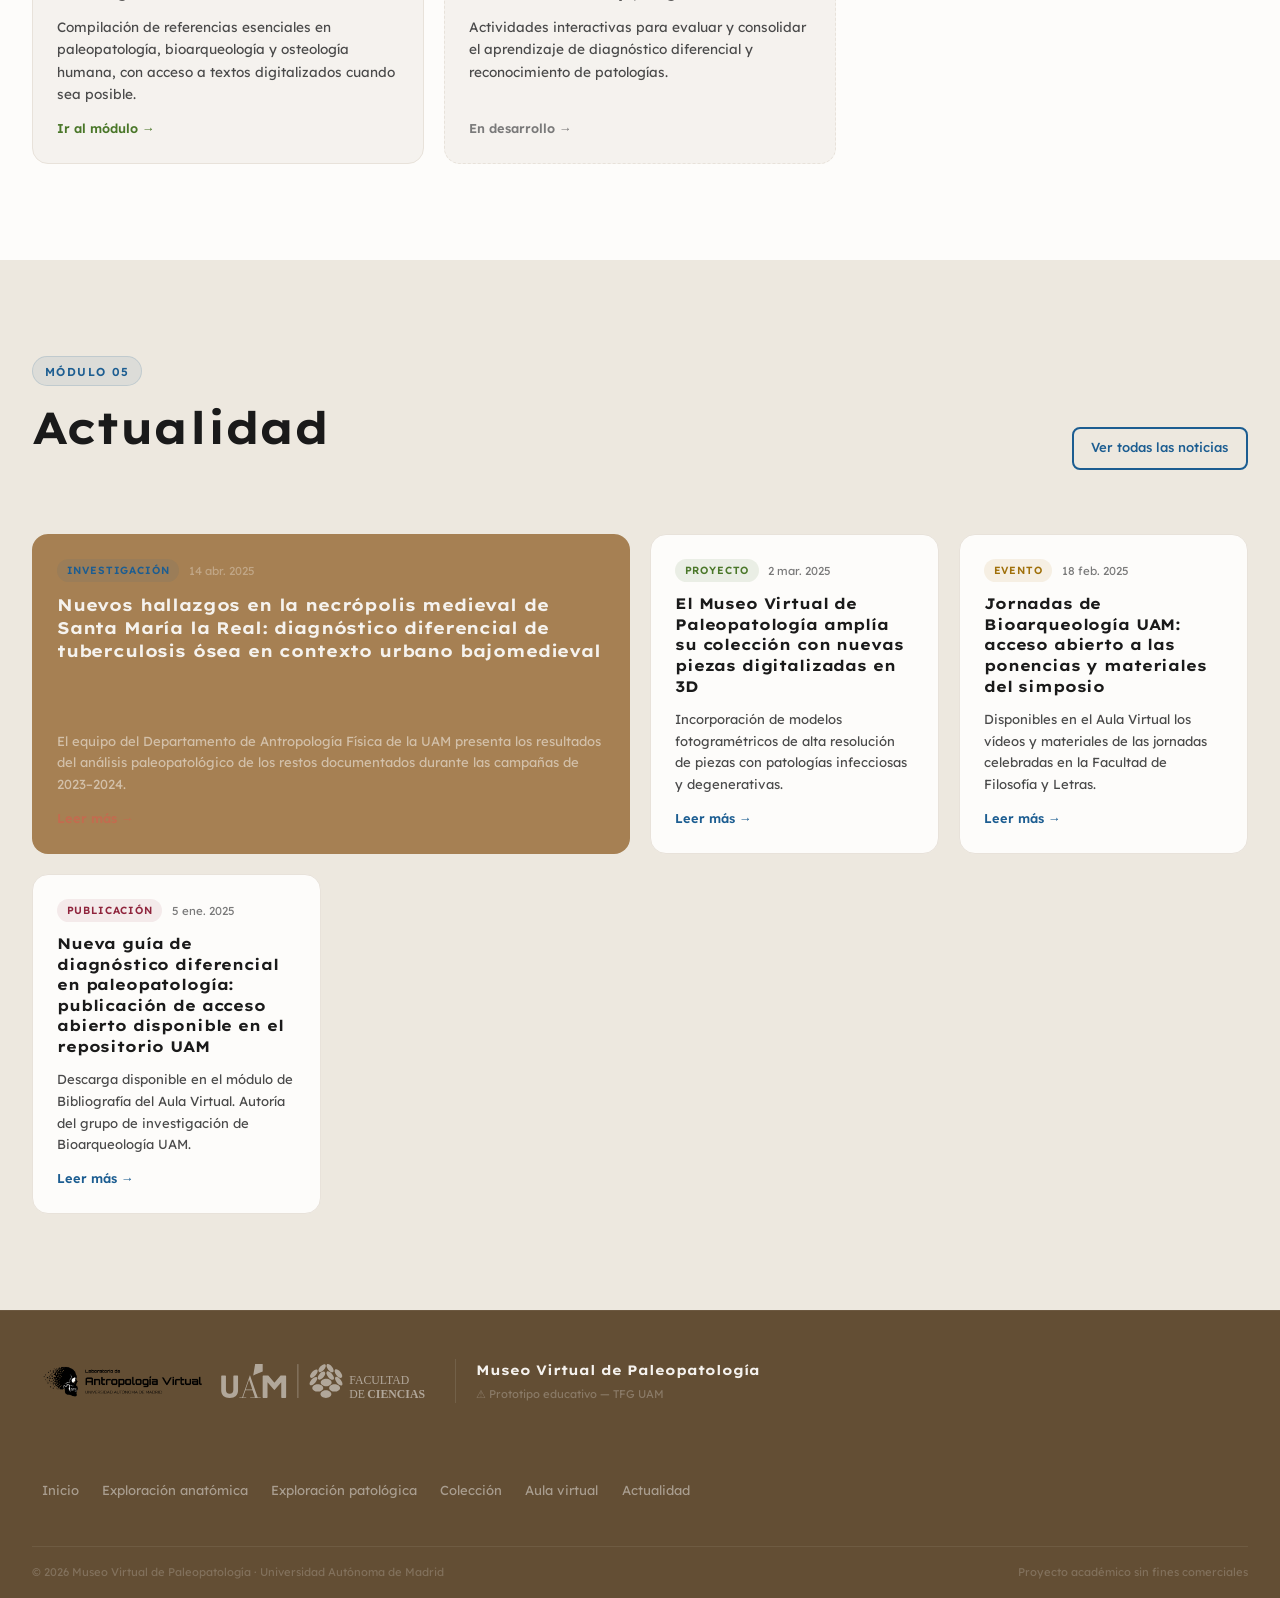
==== commit 0265a32b: "posición hotspots" ====
--- a/index.html
+++ b/index.html
@@ -222,12 +222,12 @@
               <div class="skeleton-hotspot-container">
                 <img src="assets/img/esqueleto_hotspots.png" alt="Esqueleto humano con regiones anatómicas" class="skeleton-real-img" />
 
-                <a href="region.html?region=craneo" class="sk-hotspot" style="top: 13%; left: 50%;" data-region="cranio" aria-label="Cráneo">
+                <a href="region.html?region=craneo" class="sk-hotspot" style="top: 7%; left: 60%;" data-region="cranio" aria-label="Cráneo">
                   <span class="sk-hotspot-dot sk-hotspot-dot--yellow"></span>
                   <span class="sk-hotspot-label sk-hotspot-label--right">Cráneo</span>
                 </a>
 
-                <a href="region.html?region=tronco" class="sk-hotspot" style="top: 30%; left: 51%;" data-region="tronco" aria-label="Tronco">
+                <a href="region.html?region=tronco" class="sk-hotspot" style="top: 22%; left: 60%;" data-region="tronco" aria-label="Tronco">
                   <span class="sk-hotspot-dot sk-hotspot-dot--green"></span>
                   <span class="sk-hotspot-label sk-hotspot-label--right">Tronco</span>
                 </a>
@@ -237,7 +237,7 @@
                   <span class="sk-hotspot-label sk-hotspot-label--left">Miembros sup.</span>
                 </a>
 
-                <a href="region.html?region=inferiores" class="sk-hotspot" style="top: 72%; left: 51%;" data-region="inf" aria-label="Miembros inferiores">
+                <a href="region.html?region=inferiores" class="sk-hotspot" style="top: 60%; left: 60%;" data-region="inf" aria-label="Miembros inferiores">
                   <span class="sk-hotspot-dot sk-hotspot-dot--coral"></span>
                   <span class="sk-hotspot-label sk-hotspot-label--right">Miembros inf.</span>
                 </a>
--- a/styles.css
+++ b/styles.css
@@ -366,6 +366,7 @@
 .hero-wrapper {
   position: relative;
   overflow: hidden;
+  padding-bottom: var(--space-xl);
 }
 
 .hero-wrapper::before {
@@ -421,9 +422,15 @@
   background: linear-gradient(
     105deg,
     rgba(245, 242, 238, 0.97) 0%,
-    rgba(245, 242, 238, 0.92) 45%,
-    rgba(245, 242, 238, 0.6) 70%,
+    rgba(245, 242, 238, 0.92) 40%,
+    rgba(245, 242, 238, 0.6) 65%,
     rgba(245, 242, 238, 0.2) 100%
+  ),
+  linear-gradient(
+    to bottom,
+    transparent 60%
+    rgba(245, 242, 238, 0.6) 80%,
+    rgba(245, 242, 238, 0.95) 100%
   );
 }
 
@@ -883,6 +890,7 @@
 .anatomica-section {
   background: var(--color-bg-dark);
   padding: var(--space-xxl) var(--gutter);
+  margin-top: var(space-xl);
   position: relative;
   overflow: hidden;
 }
@@ -1015,9 +1023,9 @@
 }
 
 .region-card {
-  border: 2px solid rgba(245, 242, 238, 0.15);
+  border: 3px solid rgba(255, 255, 255, 0.4);
   border-radius: var(--radius-lg);
-  box-shadow: 4px 4px 0px rgba(0,0,0,0.25);
+  box-shadow: 5px 5px 0px rgba(0,0,0,0.35);
   padding: 1.5rem;
   display: flex;
   flex-direction: column;
@@ -1027,13 +1035,13 @@
 }
 .region-card:hover {
   transform: translate(-2px, -2px);
-  box-shadow: 6px 6px 0px rgba(0,0,0,0.3);
-}
-
-.region-card[data-region="cranio"] { background: rgba(195, 107, 79, 0.18); border-color: rgba(195, 107, 79, 0.3); }
-.region-card[data-region="tronco"] { background: rgba(196, 151, 58, 0.18); border-color: rgba(196, 151, 58, 0.3); }
-.region-card[data-region="sup"]    { background: rgba(43, 122, 191, 0.18); border-color: rgba(43, 122, 191, 0.3); }
-.region-card[data-region="inf"]    { background: rgba(46, 158, 88, 0.18);  border-color: rgba(46, 158, 88, 0.3); }
+  box-shadow: 8px 8px 0px rgba(0,0,0,0.4);
+}
+
+.region-card[data-region="cranio"] { background: rgba(195, 107, 79, 0.28); border-color: rgba(195, 107, 79, 0.6); }
+.region-card[data-region="tronco"] { background: rgba(196, 151, 58, 0.28); border-color: rgba(196, 151, 58, 0.6); }
+.region-card[data-region="sup"]    { background: rgba(43, 122, 191, 0.28); border-color: rgba(43, 122, 191, 0.6); }
+.region-card[data-region="inf"]    { background: rgba(46, 158, 88, 0.28);  border-color: rgba(46, 158, 88, 0.6); }
 
 .region-card-header { display: flex; align-items: center; gap: 0.5rem; margin-bottom: 0.25rem; }
 
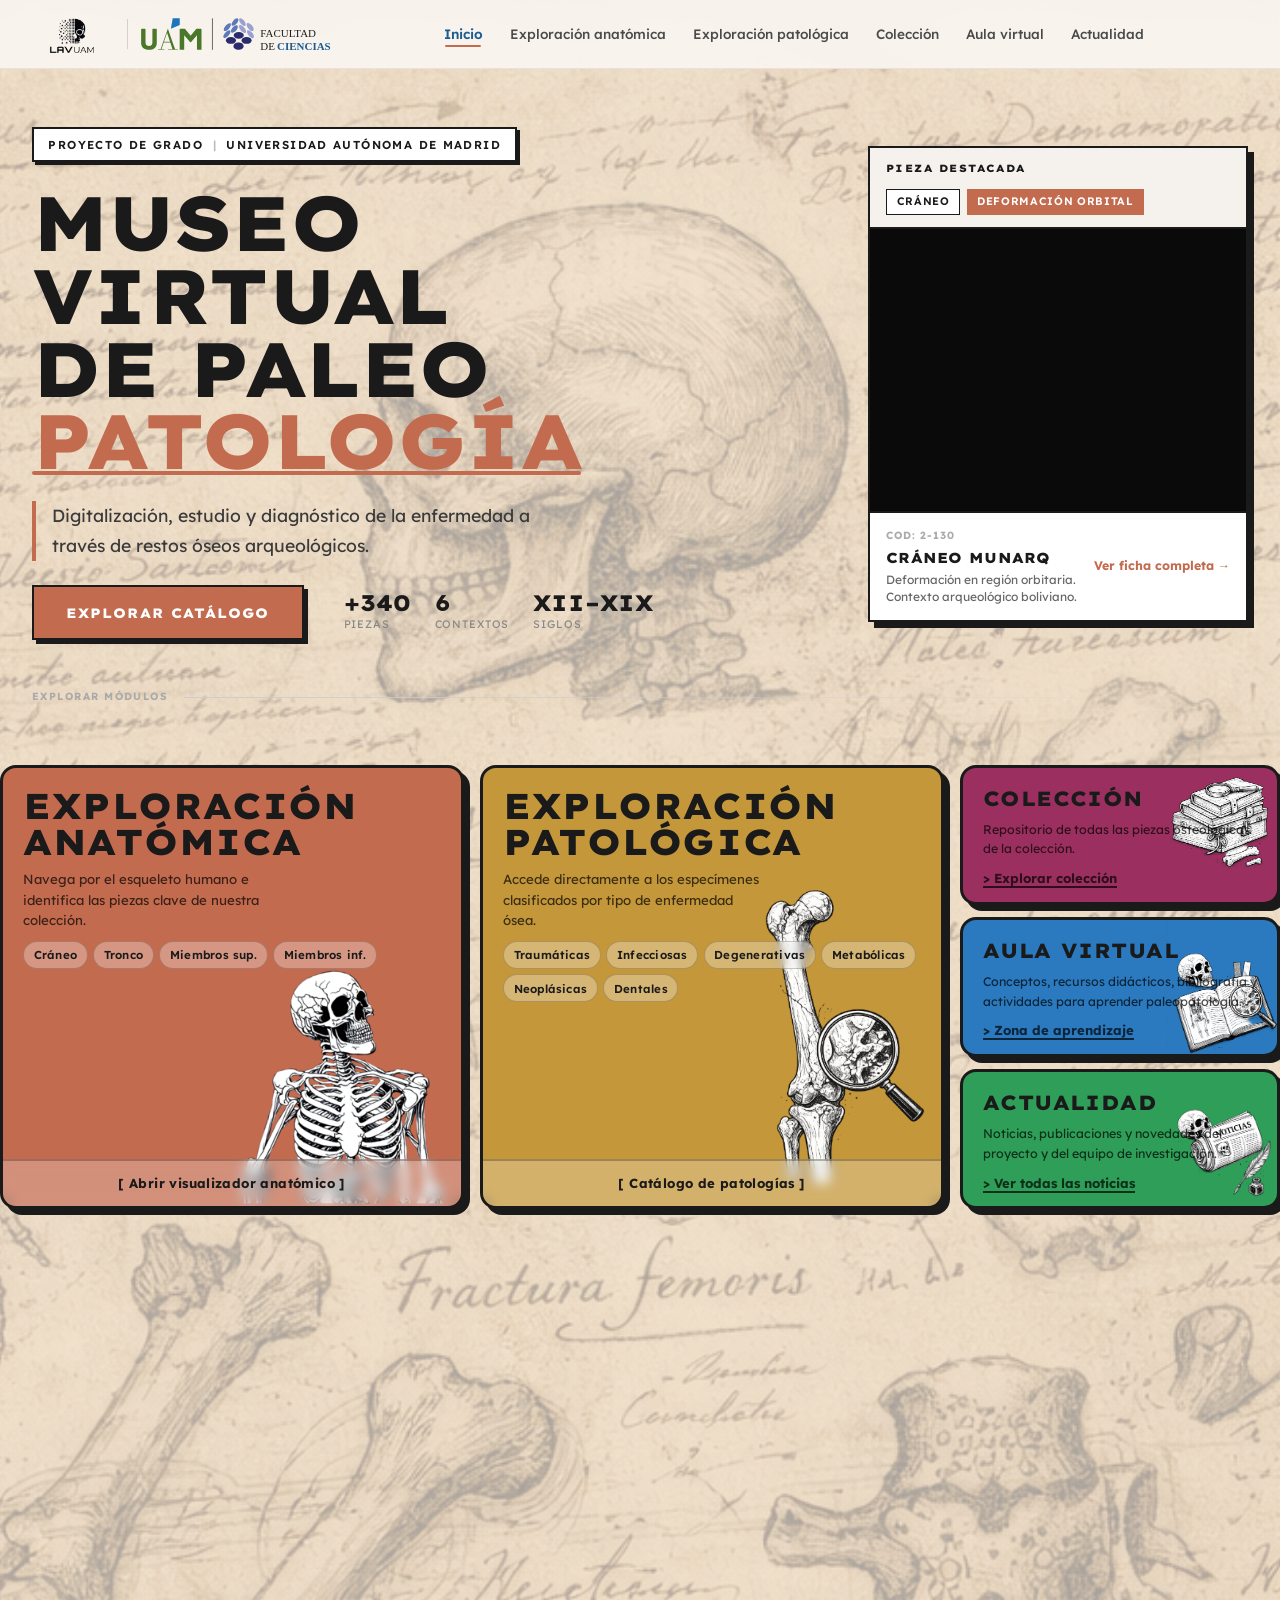
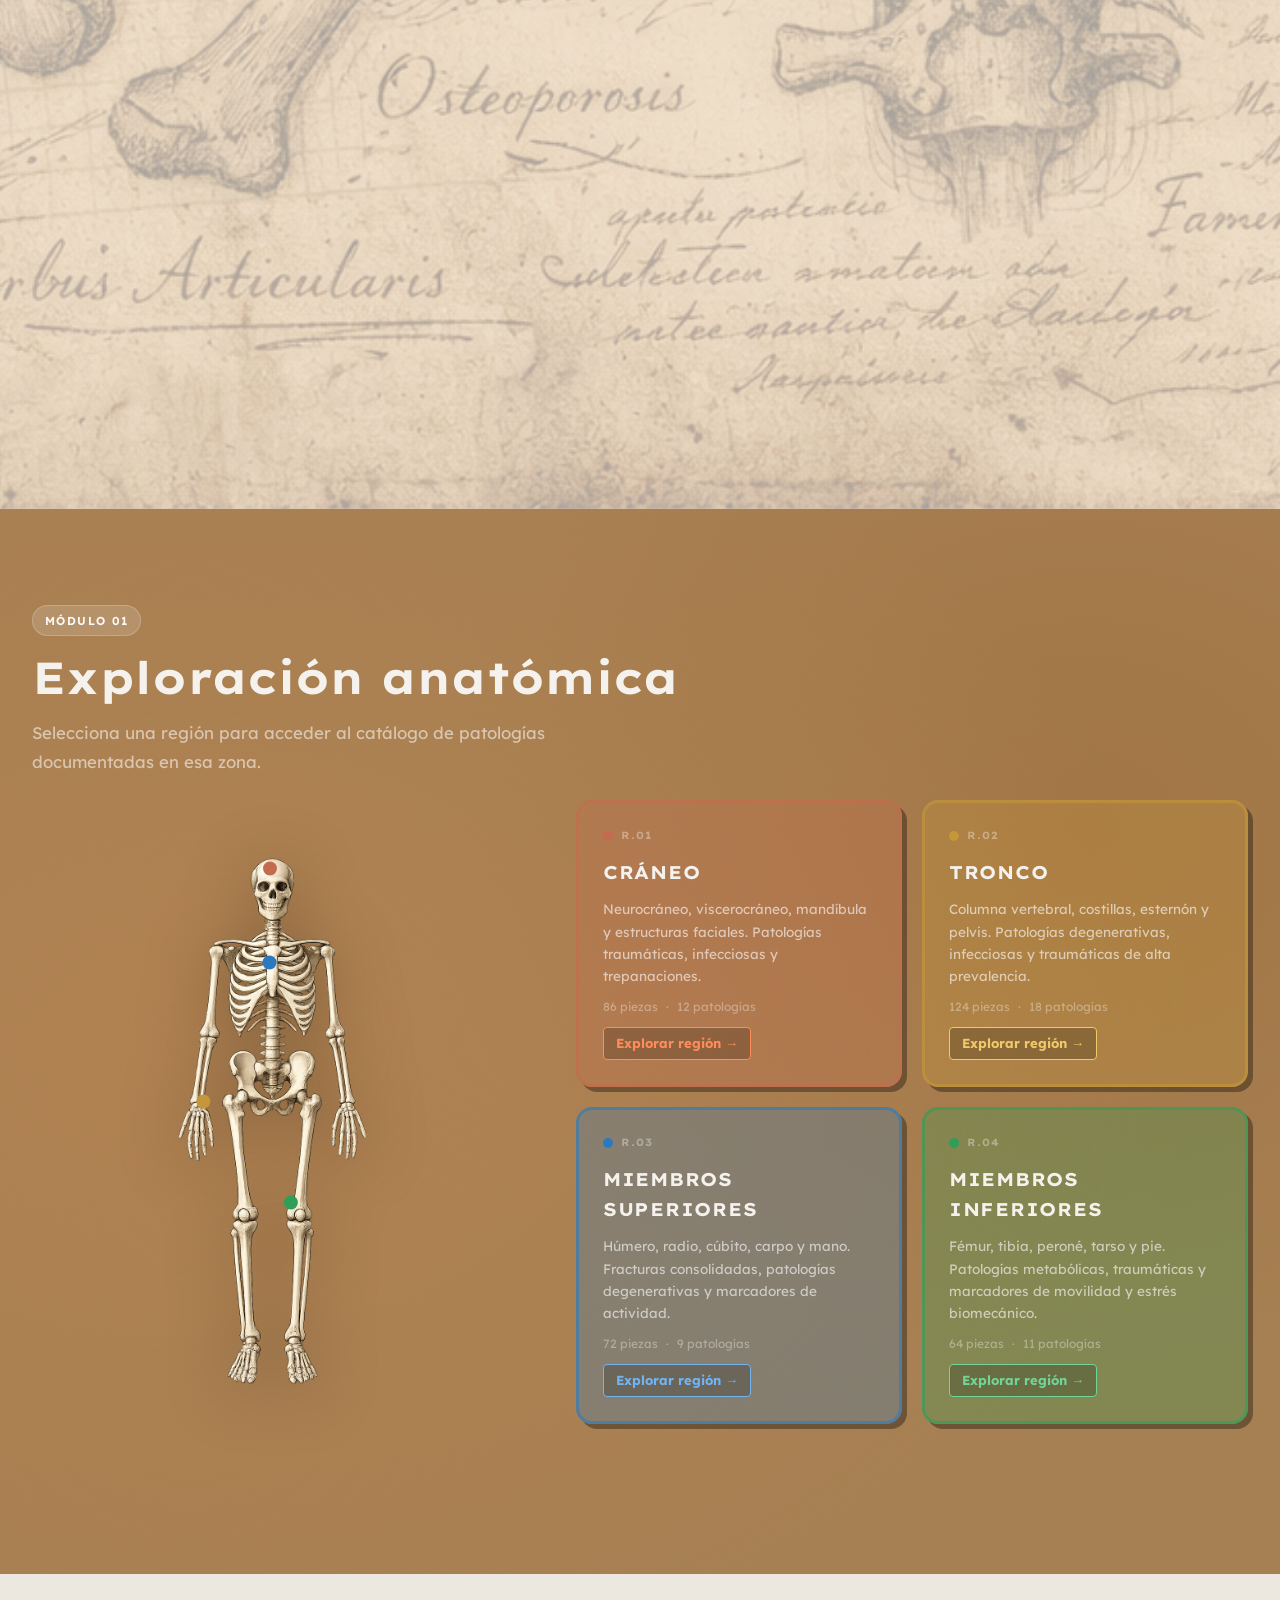
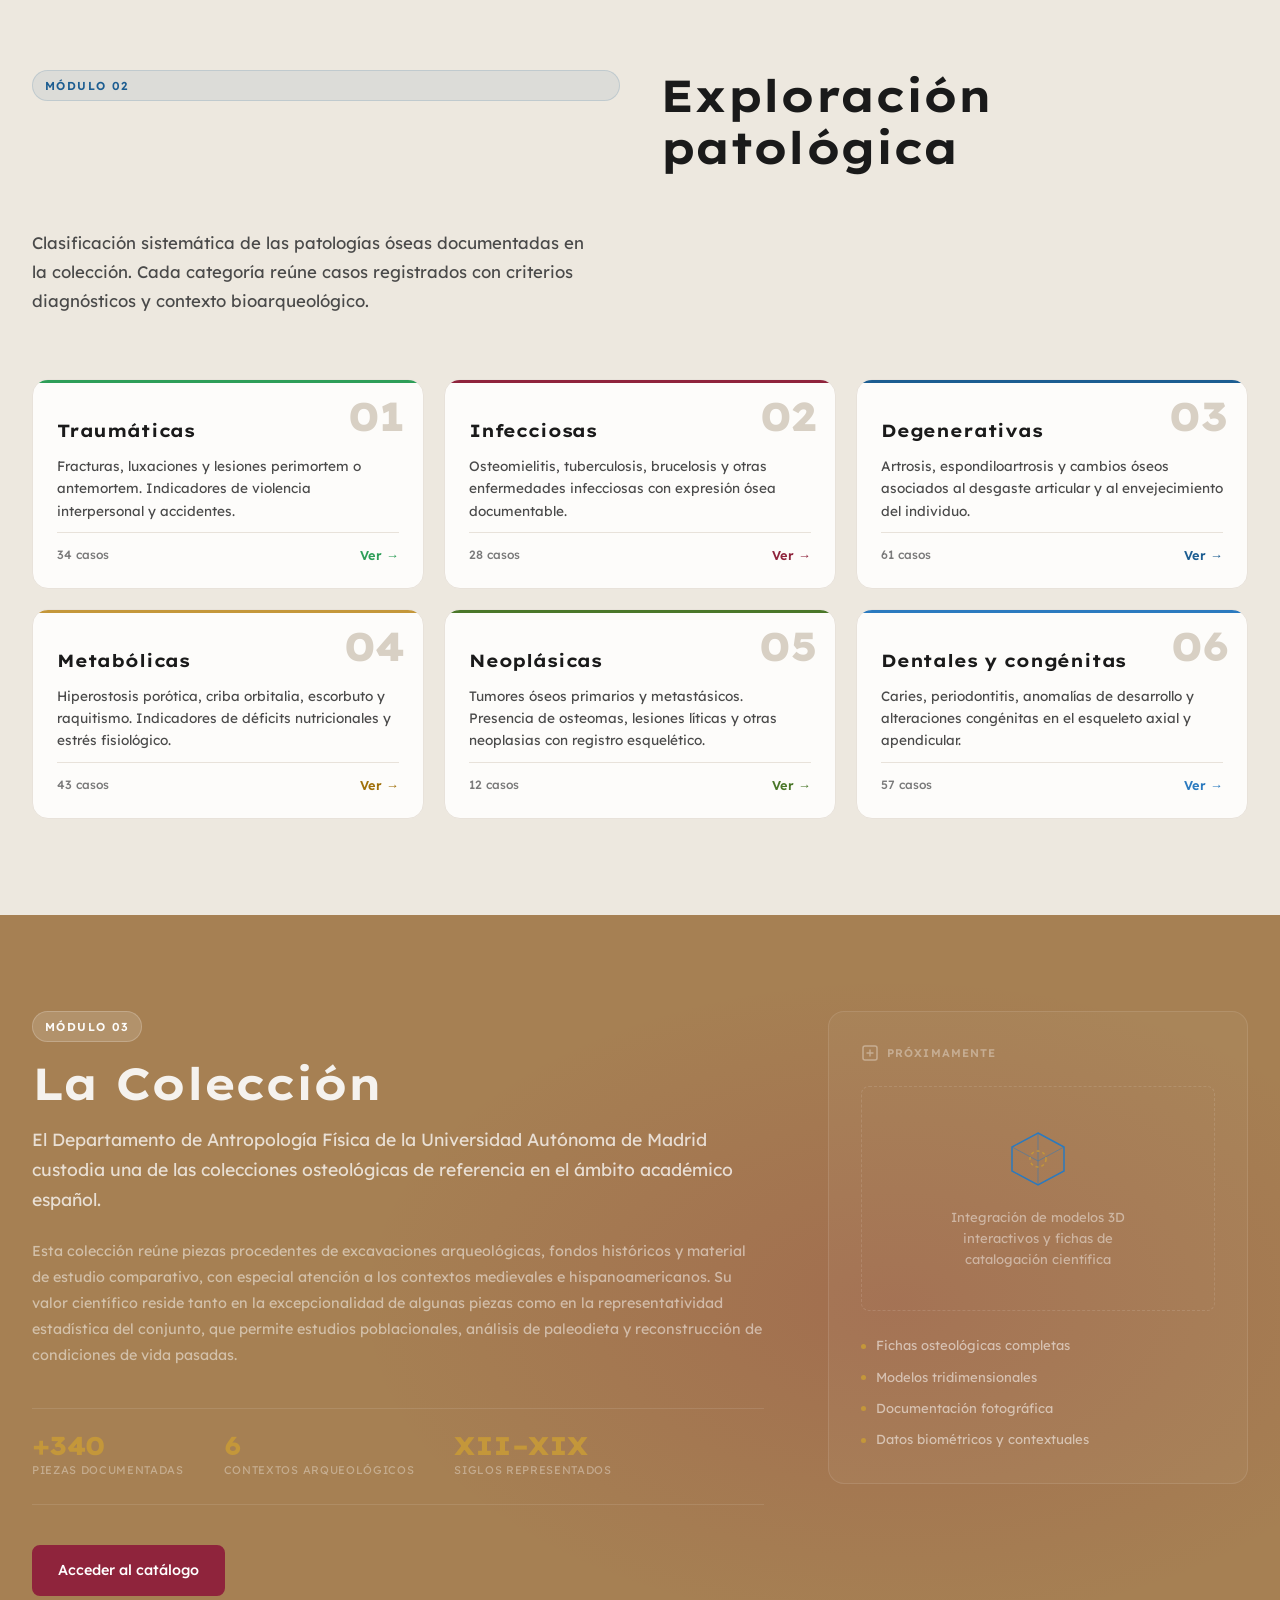
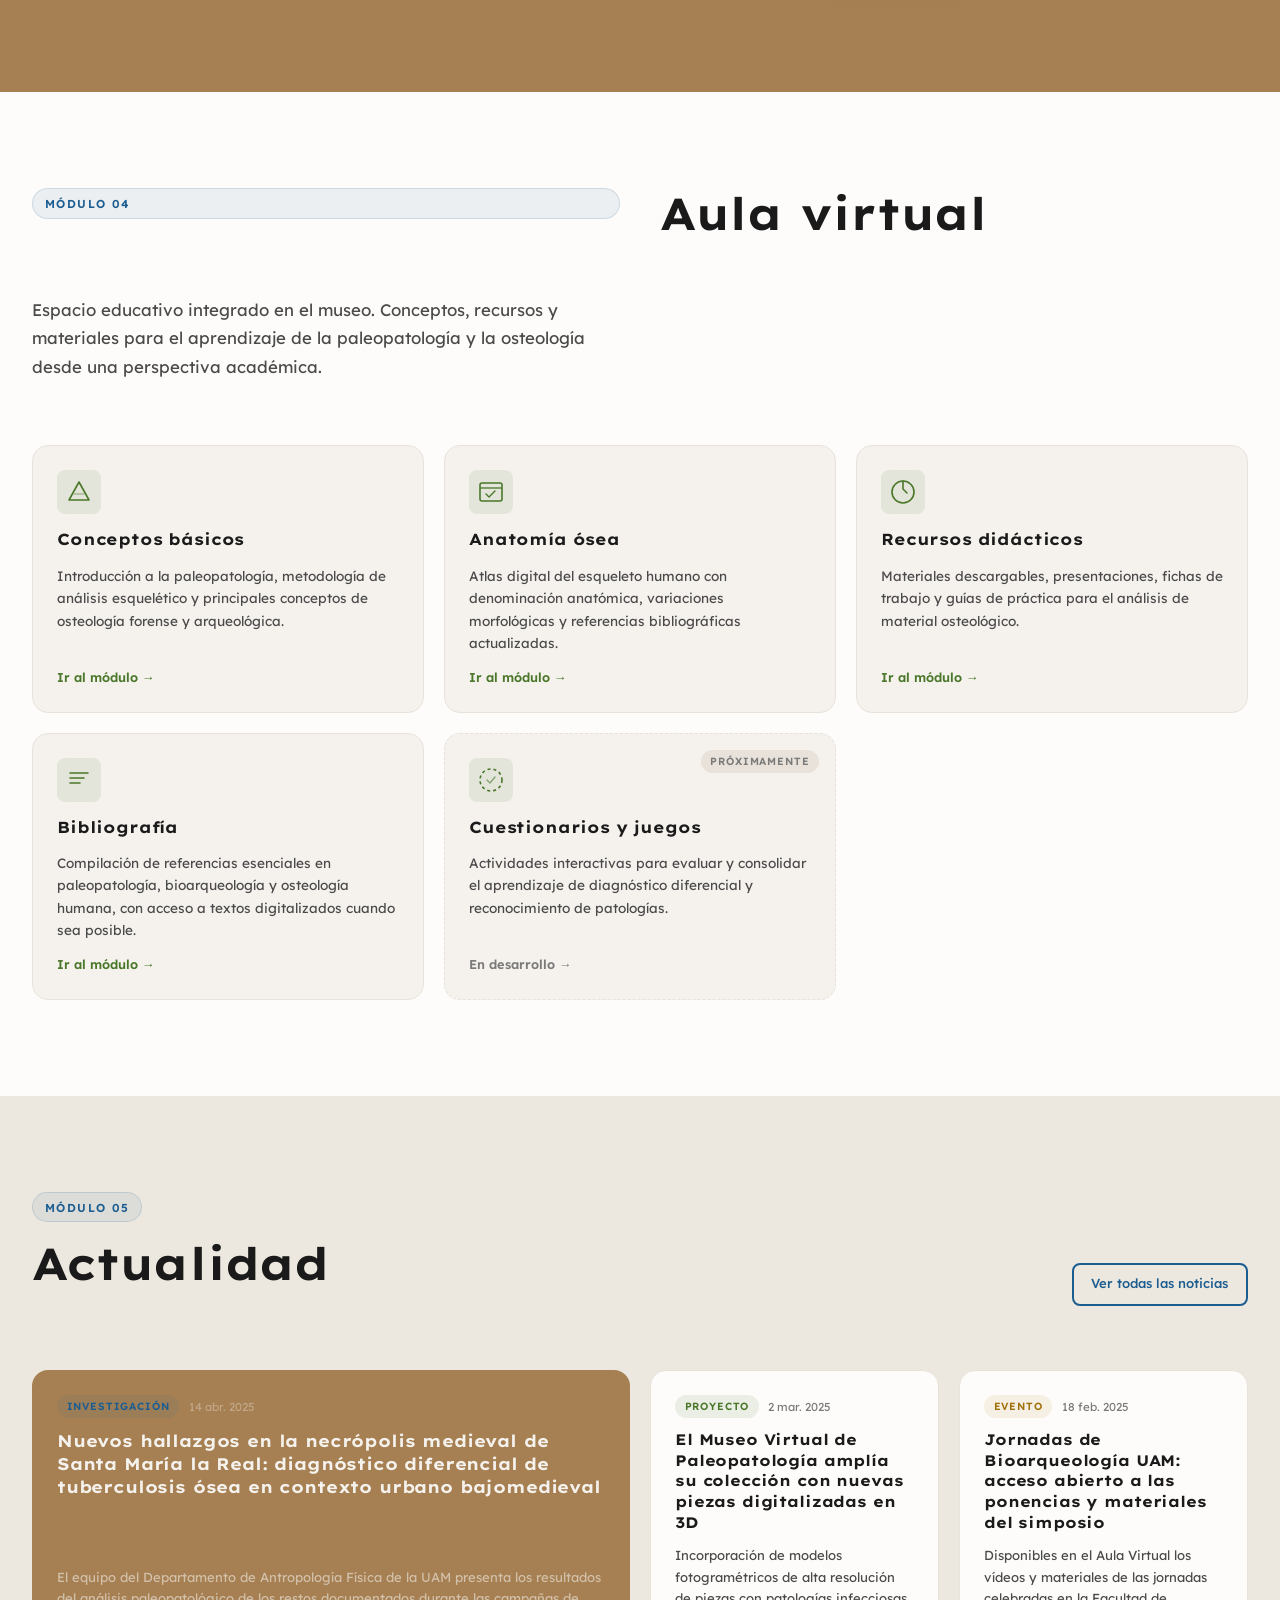
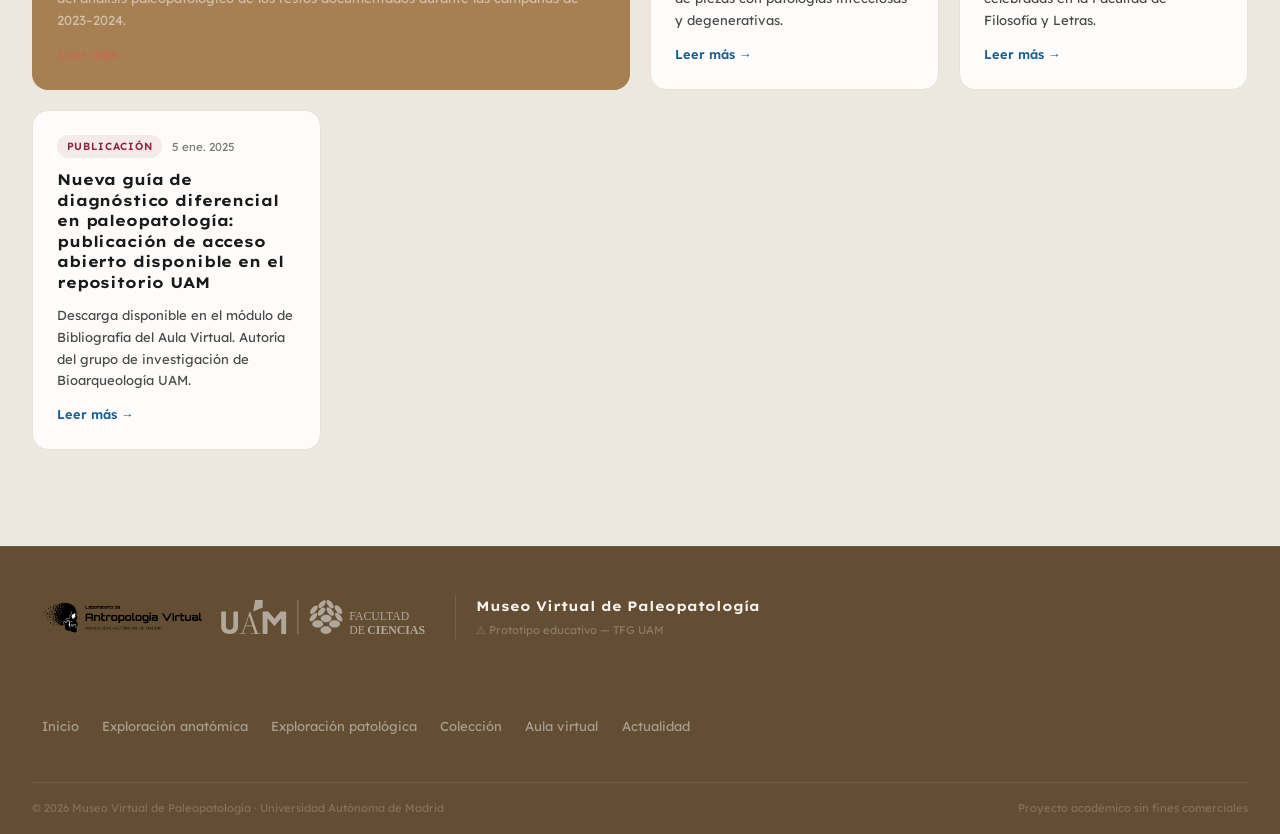
==== commit f114449a: "margen y degradado" ====
--- a/index.html
+++ b/index.html
@@ -222,12 +222,12 @@
               <div class="skeleton-hotspot-container">
                 <img src="assets/img/esqueleto_hotspots.png" alt="Esqueleto humano con regiones anatómicas" class="skeleton-real-img" />
 
-                <a href="region.html?region=craneo" class="sk-hotspot" style="top: 7%; left: 60%;" data-region="cranio" aria-label="Cráneo">
+                <a href="region.html?region=craneo" class="sk-hotspot" style="top: 7%; left: 59%;" data-region="cranio" aria-label="Cráneo">
                   <span class="sk-hotspot-dot sk-hotspot-dot--yellow"></span>
                   <span class="sk-hotspot-label sk-hotspot-label--right">Cráneo</span>
                 </a>
 
-                <a href="region.html?region=tronco" class="sk-hotspot" style="top: 22%; left: 60%;" data-region="tronco" aria-label="Tronco">
+                <a href="region.html?region=tronco" class="sk-hotspot" style="top: 22%; left: 59%;" data-region="tronco" aria-label="Tronco">
                   <span class="sk-hotspot-dot sk-hotspot-dot--green"></span>
                   <span class="sk-hotspot-label sk-hotspot-label--right">Tronco</span>
                 </a>
@@ -237,7 +237,7 @@
                   <span class="sk-hotspot-label sk-hotspot-label--left">Miembros sup.</span>
                 </a>
 
-                <a href="region.html?region=inferiores" class="sk-hotspot" style="top: 60%; left: 60%;" data-region="inf" aria-label="Miembros inferiores">
+                <a href="region.html?region=inferiores" class="sk-hotspot" style="top: 60%; left: 70%;" data-region="inf" aria-label="Miembros inferiores">
                   <span class="sk-hotspot-dot sk-hotspot-dot--coral"></span>
                   <span class="sk-hotspot-label sk-hotspot-label--right">Miembros inf.</span>
                 </a>
--- a/styles.css
+++ b/styles.css
@@ -366,7 +366,7 @@
 .hero-wrapper {
   position: relative;
   overflow: hidden;
-  padding-bottom: var(--space-xl);
+  padding-bottom: 100vh;
 }
 
 .hero-wrapper::before {
@@ -418,7 +418,7 @@
 .hero-overlay {
   position: absolute;
   inset: 0;
-  z-index: 1;
+  z-index: 2;
   background: linear-gradient(
     105deg,
     rgba(245, 242, 238, 0.97) 0%,
@@ -436,7 +436,7 @@
 
 .hero-inner {
   position: relative;
-  z-index: 2;
+  z-index: 3;
   max-width: var(--max-width);
   margin: 0 auto;
   width: 100%;
